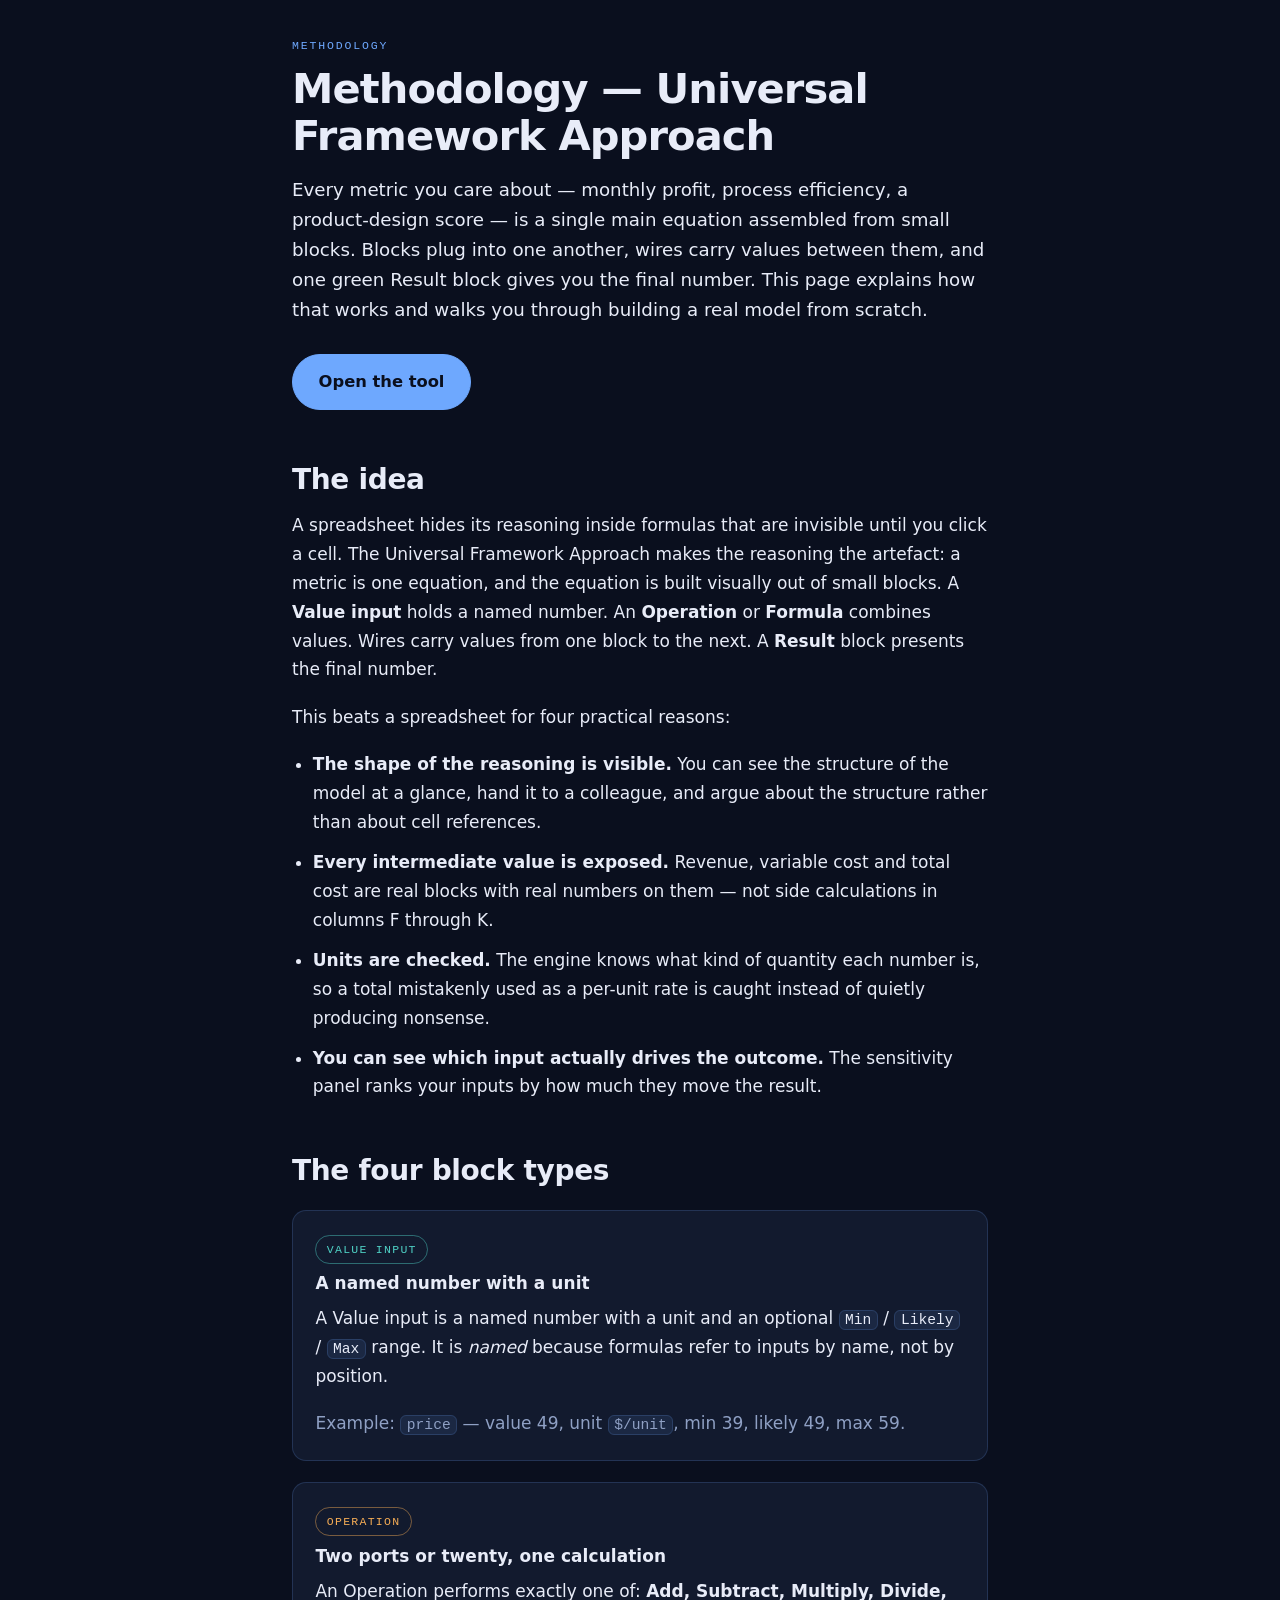
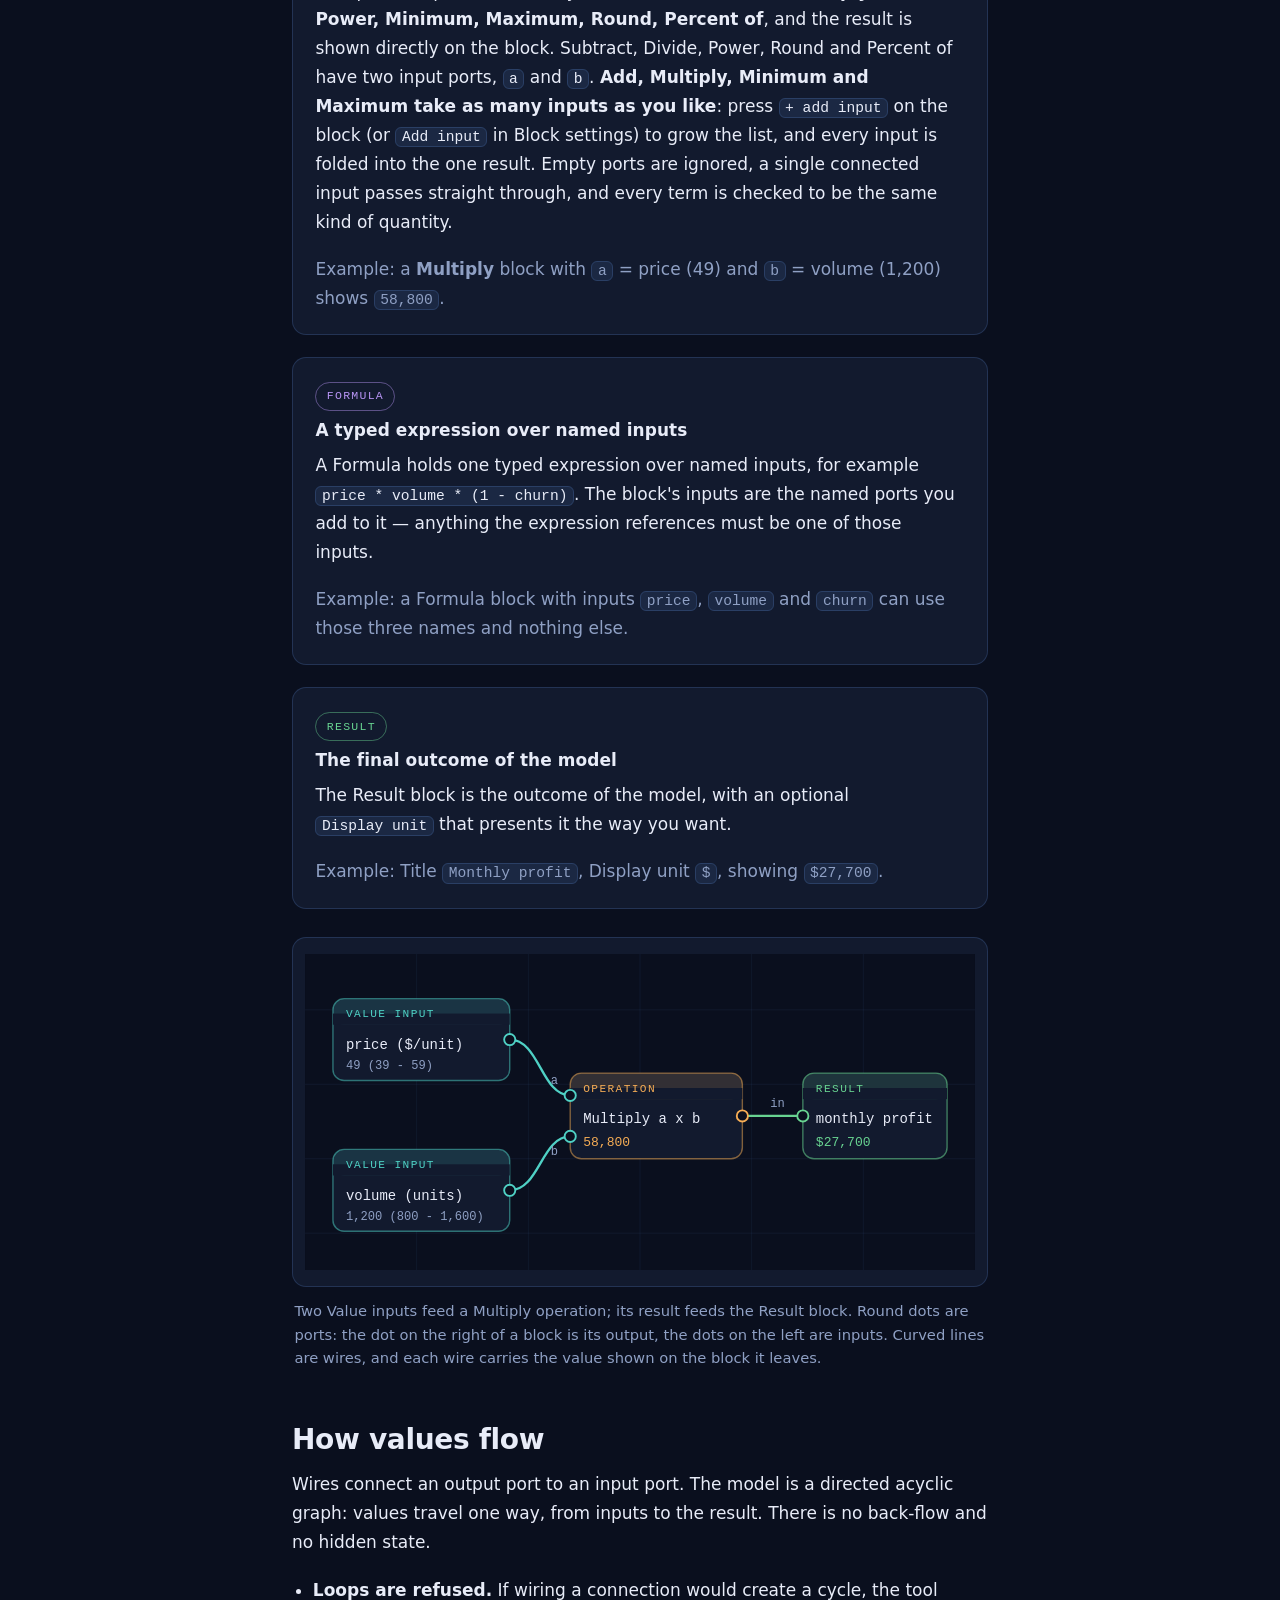
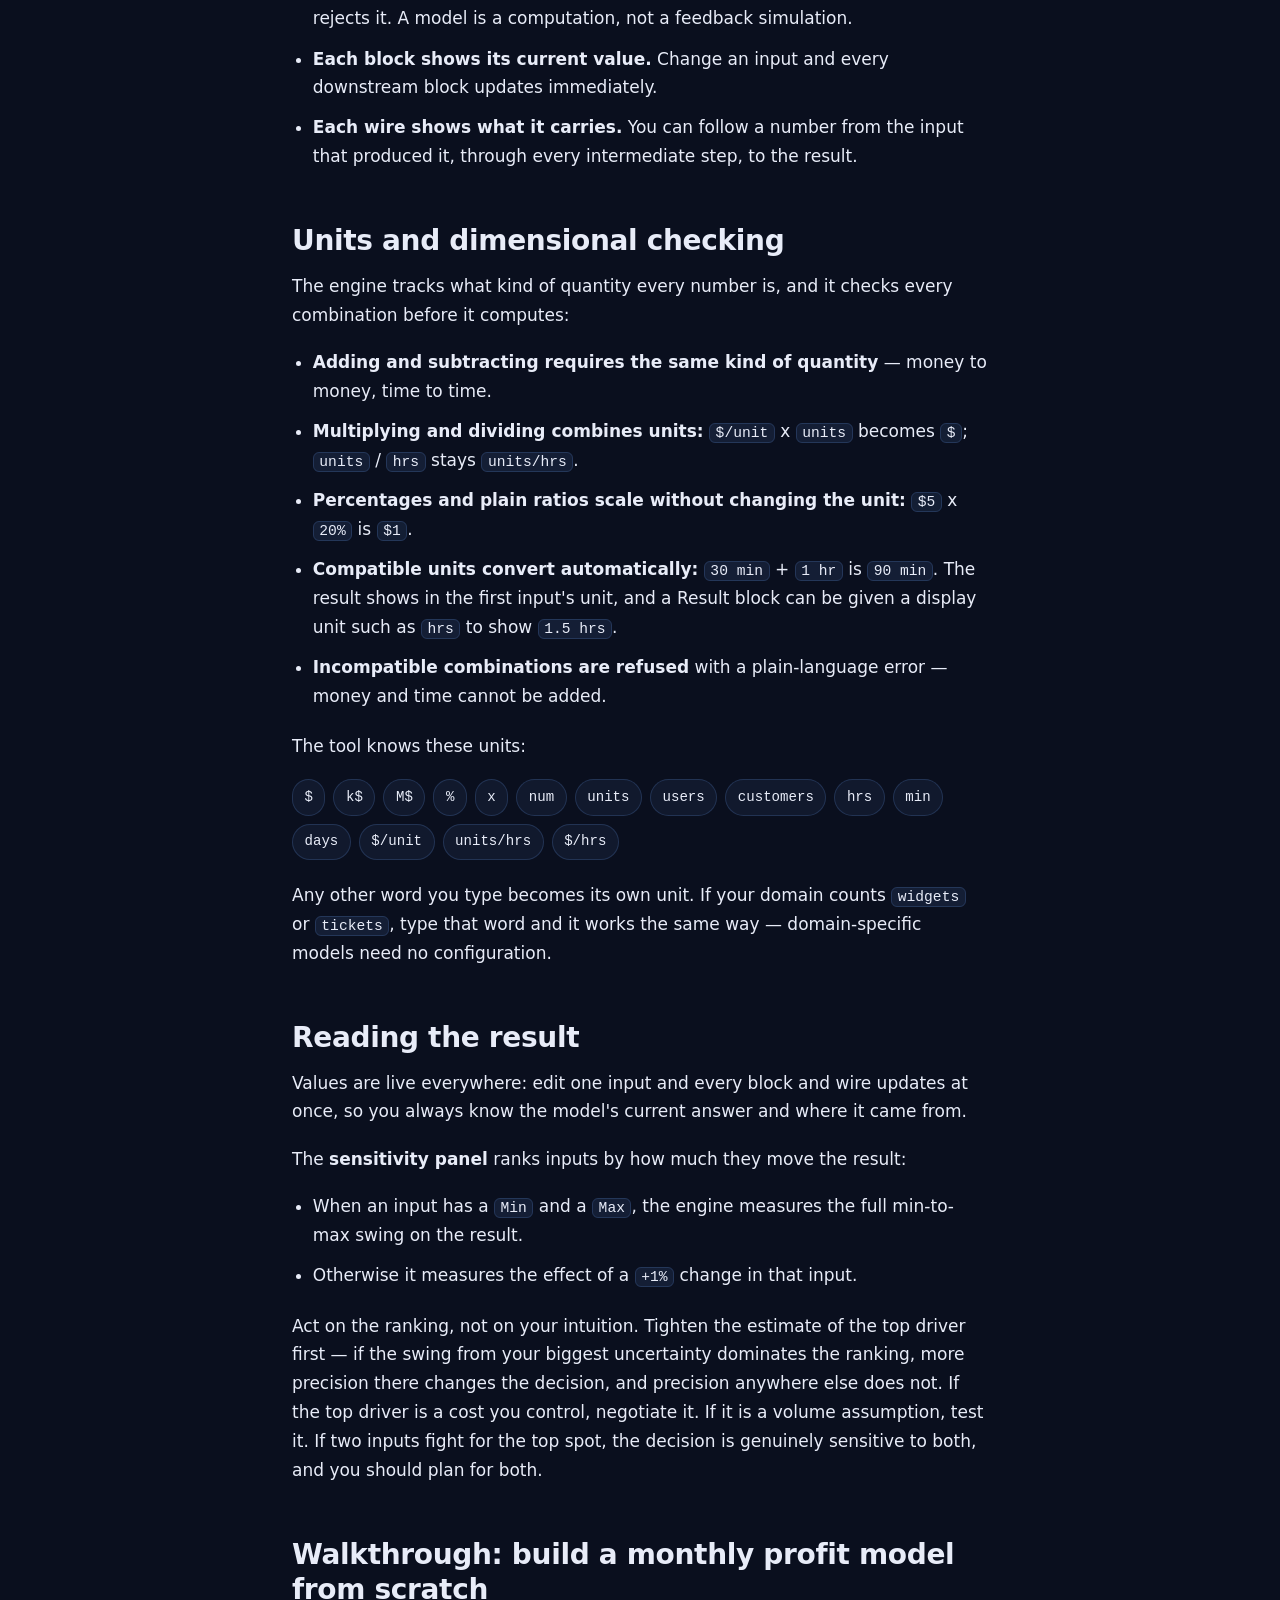
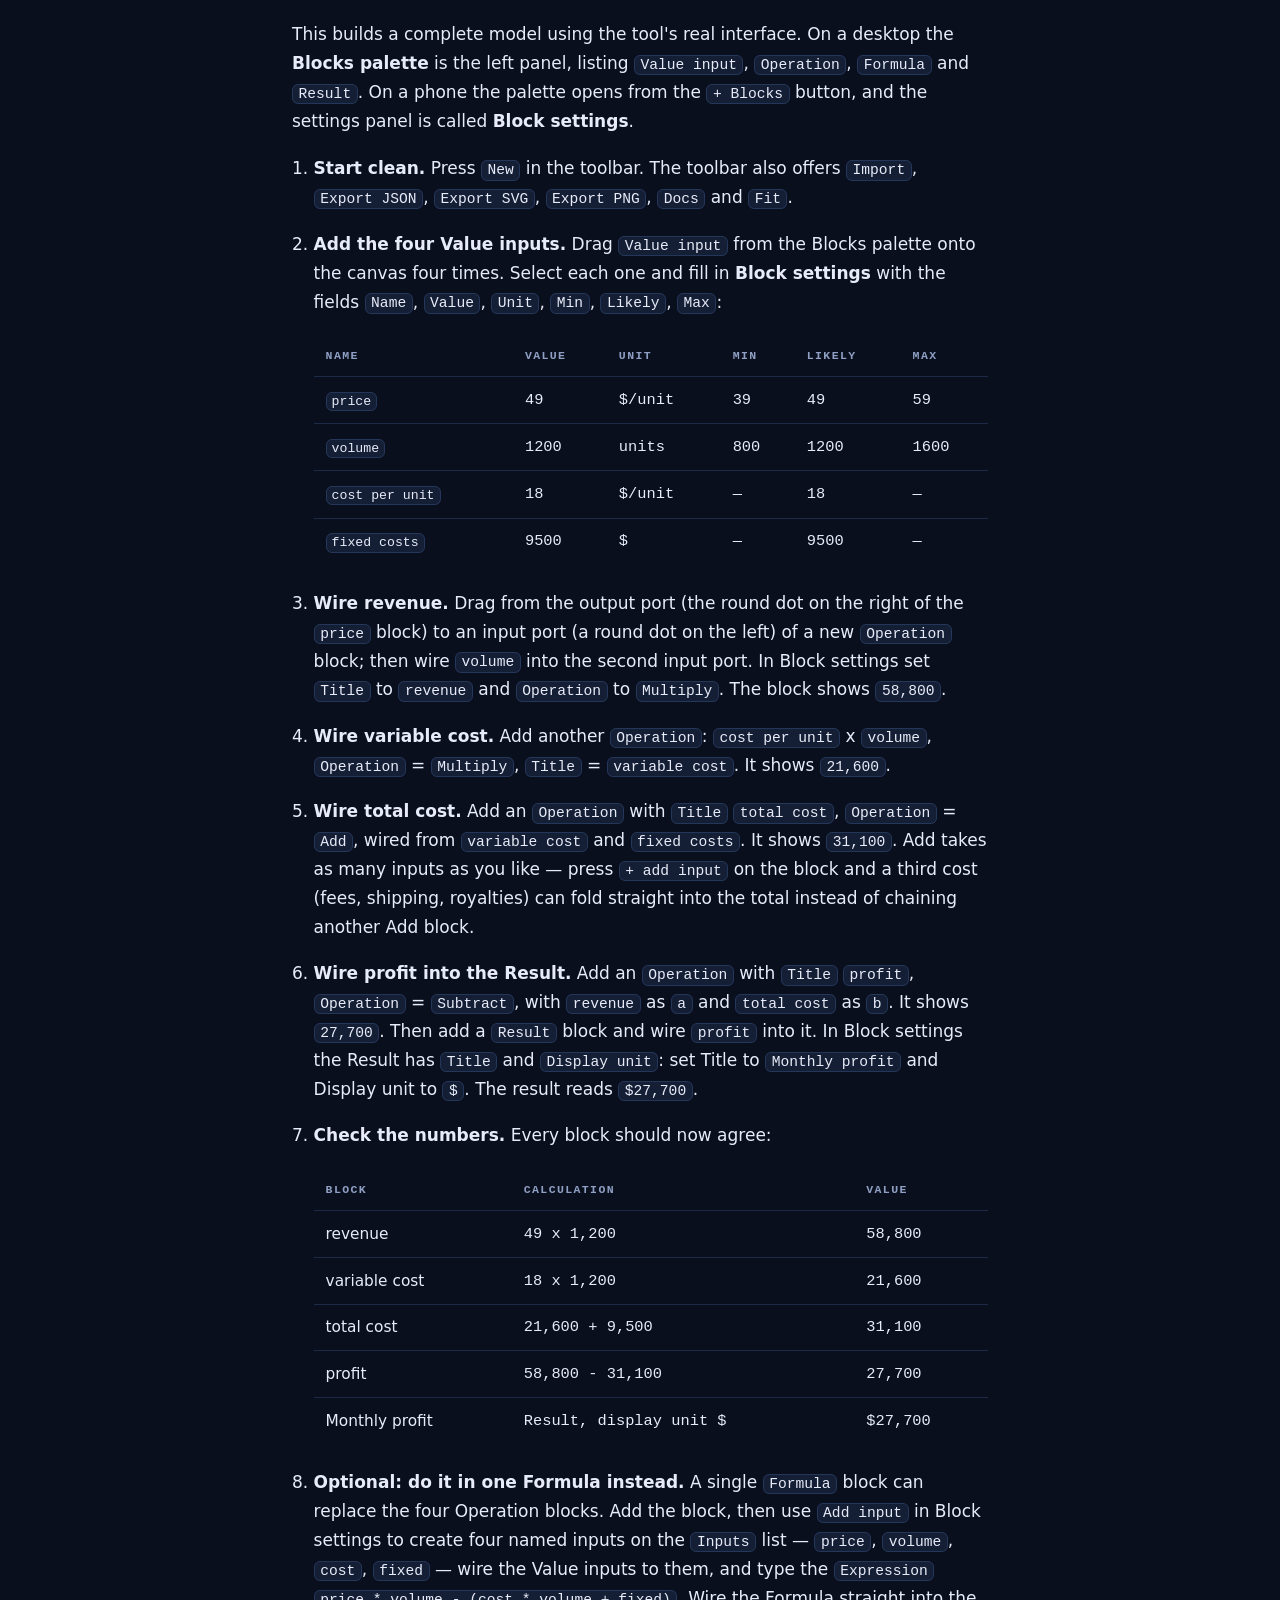
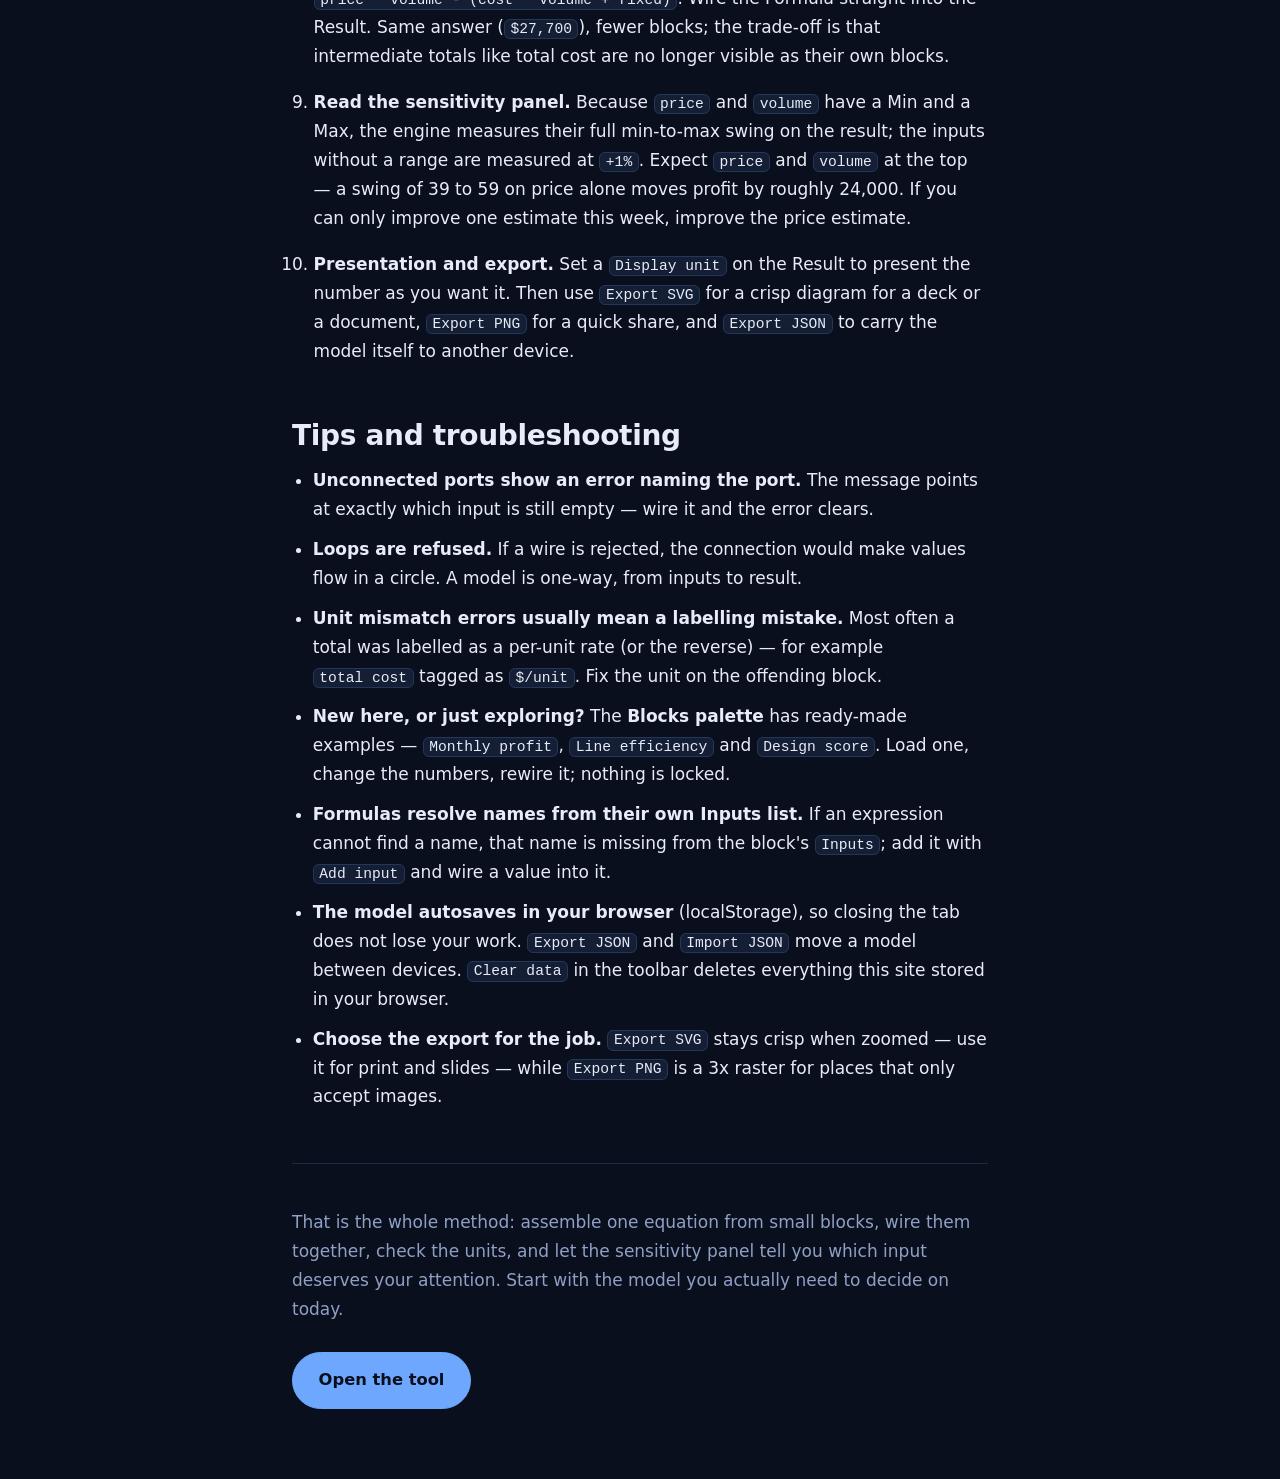
==== docs/methodology.html @ 9380c5af "Make Add, Multiply, Min and Max take any number of inputs" ====
<!DOCTYPE html>
<html lang="en">
<head>
<meta charset="utf-8">
<meta name="viewport" content="width=device-width, initial-scale=1">
<title>Methodology - Universal Framework Approach</title>
<meta name="description" content="How the Universal Framework Approach models any metric as one main equation built from small blocks - value inputs, operations, formulas and a result - with live values, dimensional unit checking and sensitivity analysis. Includes a from-scratch walkthrough of the tool.">
<style>
  :root {
    --bg: #0a0f1e;
    --panel: #121a2e;
    --border: rgba(110, 168, 254, 0.18);
    --text: #e8ecf8;
    --muted: #8fa0c4;
    --accent: #6ea8fe;
    --teal: #4fd1c5;
    --amber: #f6ad55;
    --violet: #b794f4;
    --green: #68d391;
    --sans: system-ui, -apple-system, "Segoe UI", Roboto, sans-serif;
    --mono: ui-monospace, SFMono-Regular, Menlo, Consolas, monospace;
  }
  * { box-sizing: border-box; }
  html { -webkit-text-size-adjust: 100%; }
  body {
    margin: 0;
    background: var(--bg);
    color: var(--text);
    font-family: var(--sans);
    font-size: 17px;
    line-height: 1.7;
  }
  .wrap { max-width: 46rem; margin: 0 auto; padding: 2.25rem 1.25rem 4.5rem; }
  h1 {
    font-size: clamp(1.85rem, 6.5vw, 2.6rem);
    line-height: 1.12;
    letter-spacing: -0.022em;
    margin: 0.25rem 0 1rem;
  }
  h2 {
    font-size: clamp(1.35rem, 4.5vw, 1.75rem);
    line-height: 1.25;
    letter-spacing: -0.012em;
    margin: 3.25rem 0 0.85rem;
  }
  h3 {
    font-size: 1.06rem;
    line-height: 1.4;
    margin: 1.9rem 0 0.5rem;
    letter-spacing: 0.005em;
  }
  p { margin: 0 0 1.15rem; }
  ul, ol { margin: 0 0 1.35rem; padding-left: 1.3rem; }
  li { margin-bottom: 0.7rem; }
  li:last-child { margin-bottom: 0; }
  strong { font-weight: 650; }
  a { color: var(--accent); }
  code {
    font-family: var(--mono);
    font-size: 0.86em;
    background: rgba(110, 168, 254, 0.10);
    border: 1px solid var(--border);
    border-radius: 6px;
    padding: 0.08em 0.38em;
    white-space: nowrap;
  }
  .kicker {
    font-family: var(--mono);
    font-size: 0.72rem;
    letter-spacing: 0.16em;
    text-transform: uppercase;
    color: var(--accent);
    margin: 0 0 0.65rem;
  }
  .lede { font-size: 1.14rem; line-height: 1.65; }
  .muted { color: var(--muted); }
  .btn {
    display: inline-block;
    background: var(--accent);
    color: #0a0f1e;
    font-weight: 680;
    font-size: 1.02rem;
    text-decoration: none;
    padding: 0.85rem 1.6rem;
    border-radius: 999px;
    border: 1px solid var(--accent);
  }
  .btn:hover { background: #8ab8ff; }
  .btn-row { margin: 1.75rem 0 0; }
  .card {
    background: var(--panel);
    border: 1px solid var(--border);
    border-radius: 14px;
    padding: 1.35rem 1.4rem;
    margin: 1.35rem 0;
  }
  .card h3 { margin-top: 0; }
  .card p:last-child, .card ul:last-child, .card ol:last-child { margin-bottom: 0; }
  .chip {
    display: inline-block;
    font-family: var(--mono);
    font-size: 0.72rem;
    letter-spacing: 0.11em;
    text-transform: uppercase;
    padding: 0.22rem 0.65rem;
    border-radius: 999px;
    border: 1px solid var(--border);
    margin-bottom: 0.55rem;
  }
  .chip-teal   { color: var(--teal);   border-color: rgba(79, 209, 197, 0.45); }
  .chip-amber  { color: var(--amber);  border-color: rgba(246, 173, 85, 0.45); }
  .chip-violet { color: var(--violet); border-color: rgba(183, 148, 244, 0.45); }
  .chip-green  { color: var(--green);  border-color: rgba(104, 211, 145, 0.45); }
  .units {
    display: flex;
    flex-wrap: wrap;
    gap: 0.5rem;
    margin: 1.15rem 0 1.35rem;
    padding: 0;
    list-style: none;
  }
  .units li {
    margin: 0;
    font-family: var(--mono);
    font-size: 0.88rem;
    padding: 0.32rem 0.72rem;
    border: 1px solid var(--border);
    border-radius: 999px;
    background: rgba(110, 168, 254, 0.07);
    color: var(--text);
  }
  figure { margin: 1.75rem 0; }
  .diagram {
    background: var(--panel);
    border: 1px solid var(--border);
    border-radius: 14px;
    padding: 1rem 0.75rem;
    overflow-x: auto;
    -webkit-overflow-scrolling: touch;
  }
  .diagram svg { display: block; width: 100%; min-width: 540px; height: auto; }
  figcaption {
    color: var(--muted);
    font-size: 0.92rem;
    line-height: 1.6;
    margin-top: 0.75rem;
    padding: 0 0.15rem;
  }
  .tbl-wrap { overflow-x: auto; margin: 1.25rem 0 1.5rem; }
  table {
    width: 100%;
    min-width: 22rem;
    border-collapse: collapse;
    font-size: 0.96rem;
  }
  th, td {
    text-align: left;
    padding: 0.62rem 0.75rem;
    border-bottom: 1px solid var(--border);
    vertical-align: top;
  }
  th {
    font-family: var(--mono);
    font-size: 0.72rem;
    letter-spacing: 0.12em;
    text-transform: uppercase;
    color: var(--muted);
    font-weight: 600;
  }
  td.num { font-family: var(--mono); white-space: nowrap; }
  tr:last-child td { border-bottom: none; }
  ol.steps { padding-left: 1.35rem; }
  ol.steps > li { margin-bottom: 1.1rem; }
  .divider {
    border: none;
    border-top: 1px solid var(--border);
    margin: 3.25rem 0 0;
  }
  footer { margin-top: 2.75rem; color: var(--muted); }
  footer p { margin-bottom: 1.15rem; }
  @media (max-width: 420px) {
    body { font-size: 16px; }
    .wrap { padding: 1.75rem 1.05rem 3.5rem; }
    .card { padding: 1.15rem 1.05rem; }
  }
</style>
</head>
<body>
<main class="wrap">

<header>
  <p class="kicker">Methodology</p>
  <h1>Methodology &mdash; Universal Framework Approach</h1>
  <p class="lede">Every metric you care about &mdash; monthly profit, process efficiency, a product-design score &mdash; is a single main equation assembled from small blocks. Blocks plug into one another, wires carry values between them, and one green Result block gives you the final number. This page explains how that works and walks you through building a real model from scratch.</p>
  <p class="btn-row"><a class="btn" href="index.html">Open the tool</a></p>
</header>

<h2>The idea</h2>
<p>A spreadsheet hides its reasoning inside formulas that are invisible until you click a cell. The Universal Framework Approach makes the reasoning the artefact: a metric is one equation, and the equation is built visually out of small blocks. A <strong>Value input</strong> holds a named number. An <strong>Operation</strong> or <strong>Formula</strong> combines values. Wires carry values from one block to the next. A <strong>Result</strong> block presents the final number.</p>
<p>This beats a spreadsheet for four practical reasons:</p>
<ul>
  <li><strong>The shape of the reasoning is visible.</strong> You can see the structure of the model at a glance, hand it to a colleague, and argue about the structure rather than about cell references.</li>
  <li><strong>Every intermediate value is exposed.</strong> Revenue, variable cost and total cost are real blocks with real numbers on them &mdash; not side calculations in columns F through K.</li>
  <li><strong>Units are checked.</strong> The engine knows what kind of quantity each number is, so a total mistakenly used as a per-unit rate is caught instead of quietly producing nonsense.</li>
  <li><strong>You can see which input actually drives the outcome.</strong> The sensitivity panel ranks your inputs by how much they move the result.</li>
</ul>

<h2>The four block types</h2>

<div class="card">
  <p class="chip chip-teal">Value input</p>
  <h3>A named number with a unit</h3>
  <p>A Value input is a named number with a unit and an optional <code>Min</code> / <code>Likely</code> / <code>Max</code> range. It is <em>named</em> because formulas refer to inputs by name, not by position.</p>
  <p class="muted">Example: <code>price</code> &mdash; value 49, unit <code>$/unit</code>, min 39, likely 49, max 59.</p>
</div>

<div class="card">
  <p class="chip chip-amber">Operation</p>
  <h3>Two ports or twenty, one calculation</h3>
  <p>An Operation performs exactly one of: <strong>Add, Subtract, Multiply, Divide, Power, Minimum, Maximum, Round, Percent of</strong>, and the result is shown directly on the block. Subtract, Divide, Power, Round and Percent of have two input ports, <code>a</code> and <code>b</code>. <strong>Add, Multiply, Minimum and Maximum take as many inputs as you like</strong>: press <code>+ add input</code> on the block (or <code>Add input</code> in Block settings) to grow the list, and every input is folded into the one result. Empty ports are ignored, a single connected input passes straight through, and every term is checked to be the same kind of quantity.</p>
  <p class="muted">Example: a <strong>Multiply</strong> block with <code>a</code> = price (49) and <code>b</code> = volume (1,200) shows <code>58,800</code>.</p>
</div>

<div class="card">
  <p class="chip chip-violet">Formula</p>
  <h3>A typed expression over named inputs</h3>
  <p>A Formula holds one typed expression over named inputs, for example <code>price * volume * (1 - churn)</code>. The block's inputs are the named ports you add to it &mdash; anything the expression references must be one of those inputs.</p>
  <p class="muted">Example: a Formula block with inputs <code>price</code>, <code>volume</code> and <code>churn</code> can use those three names and nothing else.</p>
</div>

<div class="card">
  <p class="chip chip-green">Result</p>
  <h3>The final outcome of the model</h3>
  <p>The Result block is the outcome of the model, with an optional <code>Display unit</code> that presents it the way you want.</p>
  <p class="muted">Example: Title <code>Monthly profit</code>, Display unit <code>$</code>, showing <code>$27,700</code>.</p>
</div>

<figure>
  <div class="diagram">
    <svg viewBox="0 0 720 340" role="img" aria-label="Diagram: two Value input blocks, price in dollars per unit and volume in units, are wired into a Multiply operation block, which is wired into a green Result block labelled monthly profit." xmlns="http://www.w3.org/2000/svg" font-family="ui-monospace, SFMono-Regular, Menlo, monospace">
      <rect x="0" y="0" width="720" height="340" fill="#0a0f1e"></rect>
      <g stroke="rgba(110,168,254,0.07)" stroke-width="1">
        <path d="M0 60 H720 M0 140 H720 M0 220 H720 M0 300 H720"></path>
        <path d="M120 0 V340 M240 0 V340 M360 0 V340 M480 0 V340 M600 0 V340"></path>
      </g>

      <path d="M 220 92 C 252 92 254 152 285 152" fill="none" stroke="#4fd1c5" stroke-width="2.5" stroke-linecap="round"></path>
      <path d="M 220 254 C 252 254 254 196 285 196" fill="none" stroke="#4fd1c5" stroke-width="2.5" stroke-linecap="round"></path>
      <path d="M 470 174 C 494 174 512 174 535 174" fill="none" stroke="#68d391" stroke-width="2.5" stroke-linecap="round"></path>

      <g>
        <rect x="30" y="48" width="190" height="88" rx="12" fill="#121a2e" stroke="rgba(79,209,197,0.5)" stroke-width="1.5"></rect>
        <rect x="30" y="48" width="190" height="28" rx="12" fill="rgba(79,209,197,0.14)"></rect>
        <rect x="30" y="64" width="190" height="12" fill="#121a2e"></rect>
        <text x="44" y="68" fill="#4fd1c5" font-size="12" letter-spacing="1.5">VALUE INPUT</text>
        <text x="44" y="102" fill="#e8ecf8" font-size="15">price ($/unit)</text>
        <text x="44" y="124" fill="#8fa0c4" font-size="13">49  (39 - 59)</text>
      </g>

      <g>
        <rect x="30" y="210" width="190" height="88" rx="12" fill="#121a2e" stroke="rgba(79,209,197,0.5)" stroke-width="1.5"></rect>
        <rect x="30" y="210" width="190" height="28" rx="12" fill="rgba(79,209,197,0.14)"></rect>
        <rect x="30" y="226" width="190" height="12" fill="#121a2e"></rect>
        <text x="44" y="230" fill="#4fd1c5" font-size="12" letter-spacing="1.5">VALUE INPUT</text>
        <text x="44" y="264" fill="#e8ecf8" font-size="15">volume (units)</text>
        <text x="44" y="286" fill="#8fa0c4" font-size="13">1,200  (800 - 1,600)</text>
      </g>

      <g>
        <rect x="285" y="128" width="185" height="92" rx="12" fill="#121a2e" stroke="rgba(246,173,85,0.5)" stroke-width="1.5"></rect>
        <rect x="285" y="128" width="185" height="28" rx="12" fill="rgba(246,173,85,0.14)"></rect>
        <rect x="285" y="144" width="185" height="12" fill="#121a2e"></rect>
        <text x="299" y="148" fill="#f6ad55" font-size="12" letter-spacing="1.5">OPERATION</text>
        <text x="299" y="182" fill="#e8ecf8" font-size="15">Multiply  a x b</text>
        <text x="299" y="206" fill="#f6ad55" font-size="14">58,800</text>
      </g>

      <g>
        <rect x="535" y="128" width="155" height="92" rx="12" fill="#121a2e" stroke="rgba(104,211,145,0.55)" stroke-width="1.5"></rect>
        <rect x="535" y="128" width="155" height="28" rx="12" fill="rgba(104,211,145,0.14)"></rect>
        <rect x="535" y="144" width="155" height="12" fill="#121a2e"></rect>
        <text x="549" y="148" fill="#68d391" font-size="12" letter-spacing="1.5">RESULT</text>
        <text x="549" y="182" fill="#e8ecf8" font-size="15">monthly profit</text>
        <text x="549" y="206" fill="#68d391" font-size="14">$27,700</text>
      </g>

      <g fill="#0a0f1e" stroke-width="2">
        <circle cx="220" cy="92" r="6" stroke="#4fd1c5"></circle>
        <circle cx="220" cy="254" r="6" stroke="#4fd1c5"></circle>
        <circle cx="285" cy="152" r="6" stroke="#4fd1c5"></circle>
        <circle cx="285" cy="196" r="6" stroke="#4fd1c5"></circle>
        <circle cx="470" cy="174" r="6" stroke="#f6ad55"></circle>
        <circle cx="535" cy="174" r="6" stroke="#68d391"></circle>
      </g>
      <text x="264" y="140" fill="#8fa0c4" font-size="13">a</text>
      <text x="264" y="216" fill="#8fa0c4" font-size="13">b</text>
      <text x="500" y="164" fill="#8fa0c4" font-size="13">in</text>
    </svg>
  </div>
  <figcaption>Two Value inputs feed a Multiply operation; its result feeds the Result block. Round dots are ports: the dot on the right of a block is its output, the dots on the left are inputs. Curved lines are wires, and each wire carries the value shown on the block it leaves.</figcaption>
</figure>

<h2>How values flow</h2>
<p>Wires connect an output port to an input port. The model is a directed acyclic graph: values travel one way, from inputs to the result. There is no back-flow and no hidden state.</p>
<ul>
  <li><strong>Loops are refused.</strong> If wiring a connection would create a cycle, the tool rejects it. A model is a computation, not a feedback simulation.</li>
  <li><strong>Each block shows its current value.</strong> Change an input and every downstream block updates immediately.</li>
  <li><strong>Each wire shows what it carries.</strong> You can follow a number from the input that produced it, through every intermediate step, to the result.</li>
</ul>

<h2>Units and dimensional checking</h2>
<p>The engine tracks what kind of quantity every number is, and it checks every combination before it computes:</p>
<ul>
  <li><strong>Adding and subtracting requires the same kind of quantity</strong> &mdash; money to money, time to time.</li>
  <li><strong>Multiplying and dividing combines units:</strong> <code>$/unit</code> x <code>units</code> becomes <code>$</code>; <code>units</code> / <code>hrs</code> stays <code>units/hrs</code>.</li>
  <li><strong>Percentages and plain ratios scale without changing the unit:</strong> <code>$5</code> x <code>20%</code> is <code>$1</code>.</li>
  <li><strong>Compatible units convert automatically:</strong> <code>30 min</code> + <code>1 hr</code> is <code>90 min</code>. The result shows in the first input's unit, and a Result block can be given a display unit such as <code>hrs</code> to show <code>1.5 hrs</code>.</li>
  <li><strong>Incompatible combinations are refused</strong> with a plain-language error &mdash; money and time cannot be added.</li>
</ul>
<p>The tool knows these units:</p>
<ul class="units">
  <li>$</li><li>k$</li><li>M$</li><li>%</li><li>x</li><li>num</li><li>units</li><li>users</li><li>customers</li><li>hrs</li><li>min</li><li>days</li><li>$/unit</li><li>units/hrs</li><li>$/hrs</li>
</ul>
<p>Any other word you type becomes its own unit. If your domain counts <code>widgets</code> or <code>tickets</code>, type that word and it works the same way &mdash; domain-specific models need no configuration.</p>

<h2>Reading the result</h2>
<p>Values are live everywhere: edit one input and every block and wire updates at once, so you always know the model's current answer and where it came from.</p>
<p>The <strong>sensitivity panel</strong> ranks inputs by how much they move the result:</p>
<ul>
  <li>When an input has a <code>Min</code> and a <code>Max</code>, the engine measures the full min-to-max swing on the result.</li>
  <li>Otherwise it measures the effect of a <code>+1%</code> change in that input.</li>
</ul>
<p>Act on the ranking, not on your intuition. Tighten the estimate of the top driver first &mdash; if the swing from your biggest uncertainty dominates the ranking, more precision there changes the decision, and precision anywhere else does not. If the top driver is a cost you control, negotiate it. If it is a volume assumption, test it. If two inputs fight for the top spot, the decision is genuinely sensitive to both, and you should plan for both.</p>

<h2>Walkthrough: build a monthly profit model from scratch</h2>
<p>This builds a complete model using the tool's real interface. On a desktop the <strong>Blocks palette</strong> is the left panel, listing <code>Value input</code>, <code>Operation</code>, <code>Formula</code> and <code>Result</code>. On a phone the palette opens from the <code>+ Blocks</code> button, and the settings panel is called <strong>Block settings</strong>.</p>

<ol class="steps">
  <li><strong>Start clean.</strong> Press <code>New</code> in the toolbar. The toolbar also offers <code>Import</code>, <code>Export JSON</code>, <code>Export SVG</code>, <code>Export PNG</code>, <code>Docs</code> and <code>Fit</code>.</li>
  <li><strong>Add the four Value inputs.</strong> Drag <code>Value input</code> from the Blocks palette onto the canvas four times. Select each one and fill in <strong>Block settings</strong> with the fields <code>Name</code>, <code>Value</code>, <code>Unit</code>, <code>Min</code>, <code>Likely</code>, <code>Max</code>:
    <div class="tbl-wrap">
      <table>
        <thead><tr><th>Name</th><th>Value</th><th>Unit</th><th>Min</th><th>Likely</th><th>Max</th></tr></thead>
        <tbody>
          <tr><td><code>price</code></td><td class="num">49</td><td class="num">$/unit</td><td class="num">39</td><td class="num">49</td><td class="num">59</td></tr>
          <tr><td><code>volume</code></td><td class="num">1200</td><td class="num">units</td><td class="num">800</td><td class="num">1200</td><td class="num">1600</td></tr>
          <tr><td><code>cost per unit</code></td><td class="num">18</td><td class="num">$/unit</td><td class="num">&mdash;</td><td class="num">18</td><td class="num">&mdash;</td></tr>
          <tr><td><code>fixed costs</code></td><td class="num">9500</td><td class="num">$</td><td class="num">&mdash;</td><td class="num">9500</td><td class="num">&mdash;</td></tr>
        </tbody>
      </table>
    </div>
  </li>
  <li><strong>Wire revenue.</strong> Drag from the output port (the round dot on the right of the <code>price</code> block) to an input port (a round dot on the left) of a new <code>Operation</code> block; then wire <code>volume</code> into the second input port. In Block settings set <code>Title</code> to <code>revenue</code> and <code>Operation</code> to <code>Multiply</code>. The block shows <code>58,800</code>.</li>
  <li><strong>Wire variable cost.</strong> Add another <code>Operation</code>: <code>cost per unit</code> x <code>volume</code>, <code>Operation</code> = <code>Multiply</code>, <code>Title</code> = <code>variable cost</code>. It shows <code>21,600</code>.</li>
  <li><strong>Wire total cost.</strong> Add an <code>Operation</code> with <code>Title</code> <code>total cost</code>, <code>Operation</code> = <code>Add</code>, wired from <code>variable cost</code> and <code>fixed costs</code>. It shows <code>31,100</code>. Add takes as many inputs as you like &mdash; press <code>+ add input</code> on the block and a third cost (fees, shipping, royalties) can fold straight into the total instead of chaining another Add block.</li>
  <li><strong>Wire profit into the Result.</strong> Add an <code>Operation</code> with <code>Title</code> <code>profit</code>, <code>Operation</code> = <code>Subtract</code>, with <code>revenue</code> as <code>a</code> and <code>total cost</code> as <code>b</code>. It shows <code>27,700</code>. Then add a <code>Result</code> block and wire <code>profit</code> into it. In Block settings the Result has <code>Title</code> and <code>Display unit</code>: set Title to <code>Monthly profit</code> and Display unit to <code>$</code>. The result reads <code>$27,700</code>.</li>
  <li><strong>Check the numbers.</strong> Every block should now agree:
    <div class="tbl-wrap">
      <table>
        <thead><tr><th>Block</th><th>Calculation</th><th>Value</th></tr></thead>
        <tbody>
          <tr><td>revenue</td><td class="num">49 x 1,200</td><td class="num">58,800</td></tr>
          <tr><td>variable cost</td><td class="num">18 x 1,200</td><td class="num">21,600</td></tr>
          <tr><td>total cost</td><td class="num">21,600 + 9,500</td><td class="num">31,100</td></tr>
          <tr><td>profit</td><td class="num">58,800 - 31,100</td><td class="num">27,700</td></tr>
          <tr><td>Monthly profit</td><td class="num">Result, display unit $</td><td class="num">$27,700</td></tr>
        </tbody>
      </table>
    </div>
  </li>
  <li><strong>Optional: do it in one Formula instead.</strong> A single <code>Formula</code> block can replace the four Operation blocks. Add the block, then use <code>Add input</code> in Block settings to create four named inputs on the <code>Inputs</code> list &mdash; <code>price</code>, <code>volume</code>, <code>cost</code>, <code>fixed</code> &mdash; wire the Value inputs to them, and type the <code>Expression</code> <code>price * volume - (cost * volume + fixed)</code>. Wire the Formula straight into the Result. Same answer (<code>$27,700</code>), fewer blocks; the trade-off is that intermediate totals like total cost are no longer visible as their own blocks.</li>
  <li><strong>Read the sensitivity panel.</strong> Because <code>price</code> and <code>volume</code> have a Min and a Max, the engine measures their full min-to-max swing on the result; the inputs without a range are measured at <code>+1%</code>. Expect <code>price</code> and <code>volume</code> at the top &mdash; a swing of 39 to 59 on price alone moves profit by roughly 24,000. If you can only improve one estimate this week, improve the price estimate.</li>
  <li><strong>Presentation and export.</strong> Set a <code>Display unit</code> on the Result to present the number as you want it. Then use <code>Export SVG</code> for a crisp diagram for a deck or a document, <code>Export PNG</code> for a quick share, and <code>Export JSON</code> to carry the model itself to another device.</li>
</ol>

<h2>Tips and troubleshooting</h2>
<ul>
  <li><strong>Unconnected ports show an error naming the port.</strong> The message points at exactly which input is still empty &mdash; wire it and the error clears.</li>
  <li><strong>Loops are refused.</strong> If a wire is rejected, the connection would make values flow in a circle. A model is one-way, from inputs to result.</li>
  <li><strong>Unit mismatch errors usually mean a labelling mistake.</strong> Most often a total was labelled as a per-unit rate (or the reverse) &mdash; for example <code>total cost</code> tagged as <code>$/unit</code>. Fix the unit on the offending block.</li>
  <li><strong>New here, or just exploring?</strong> The <strong>Blocks palette</strong> has ready-made examples &mdash; <code>Monthly profit</code>, <code>Line efficiency</code> and <code>Design score</code>. Load one, change the numbers, rewire it; nothing is locked.</li>
  <li><strong>Formulas resolve names from their own Inputs list.</strong> If an expression cannot find a name, that name is missing from the block's <code>Inputs</code>; add it with <code>Add input</code> and wire a value into it.</li>
  <li><strong>The model autosaves in your browser</strong> (localStorage), so closing the tab does not lose your work. <code>Export JSON</code> and <code>Import JSON</code> move a model between devices. <code>Clear data</code> in the toolbar deletes everything this site stored in your browser.</li>
  <li><strong>Choose the export for the job.</strong> <code>Export SVG</code> stays crisp when zoomed &mdash; use it for print and slides &mdash; while <code>Export PNG</code> is a 3x raster for places that only accept images.</li>
</ul>

<hr class="divider">

<footer>
  <p>That is the whole method: assemble one equation from small blocks, wire them together, check the units, and let the sensitivity panel tell you which input deserves your attention. Start with the model you actually need to decide on today.</p>
  <p class="btn-row"><a class="btn" href="index.html">Open the tool</a></p>
</footer>

</main>
</body>
</html>
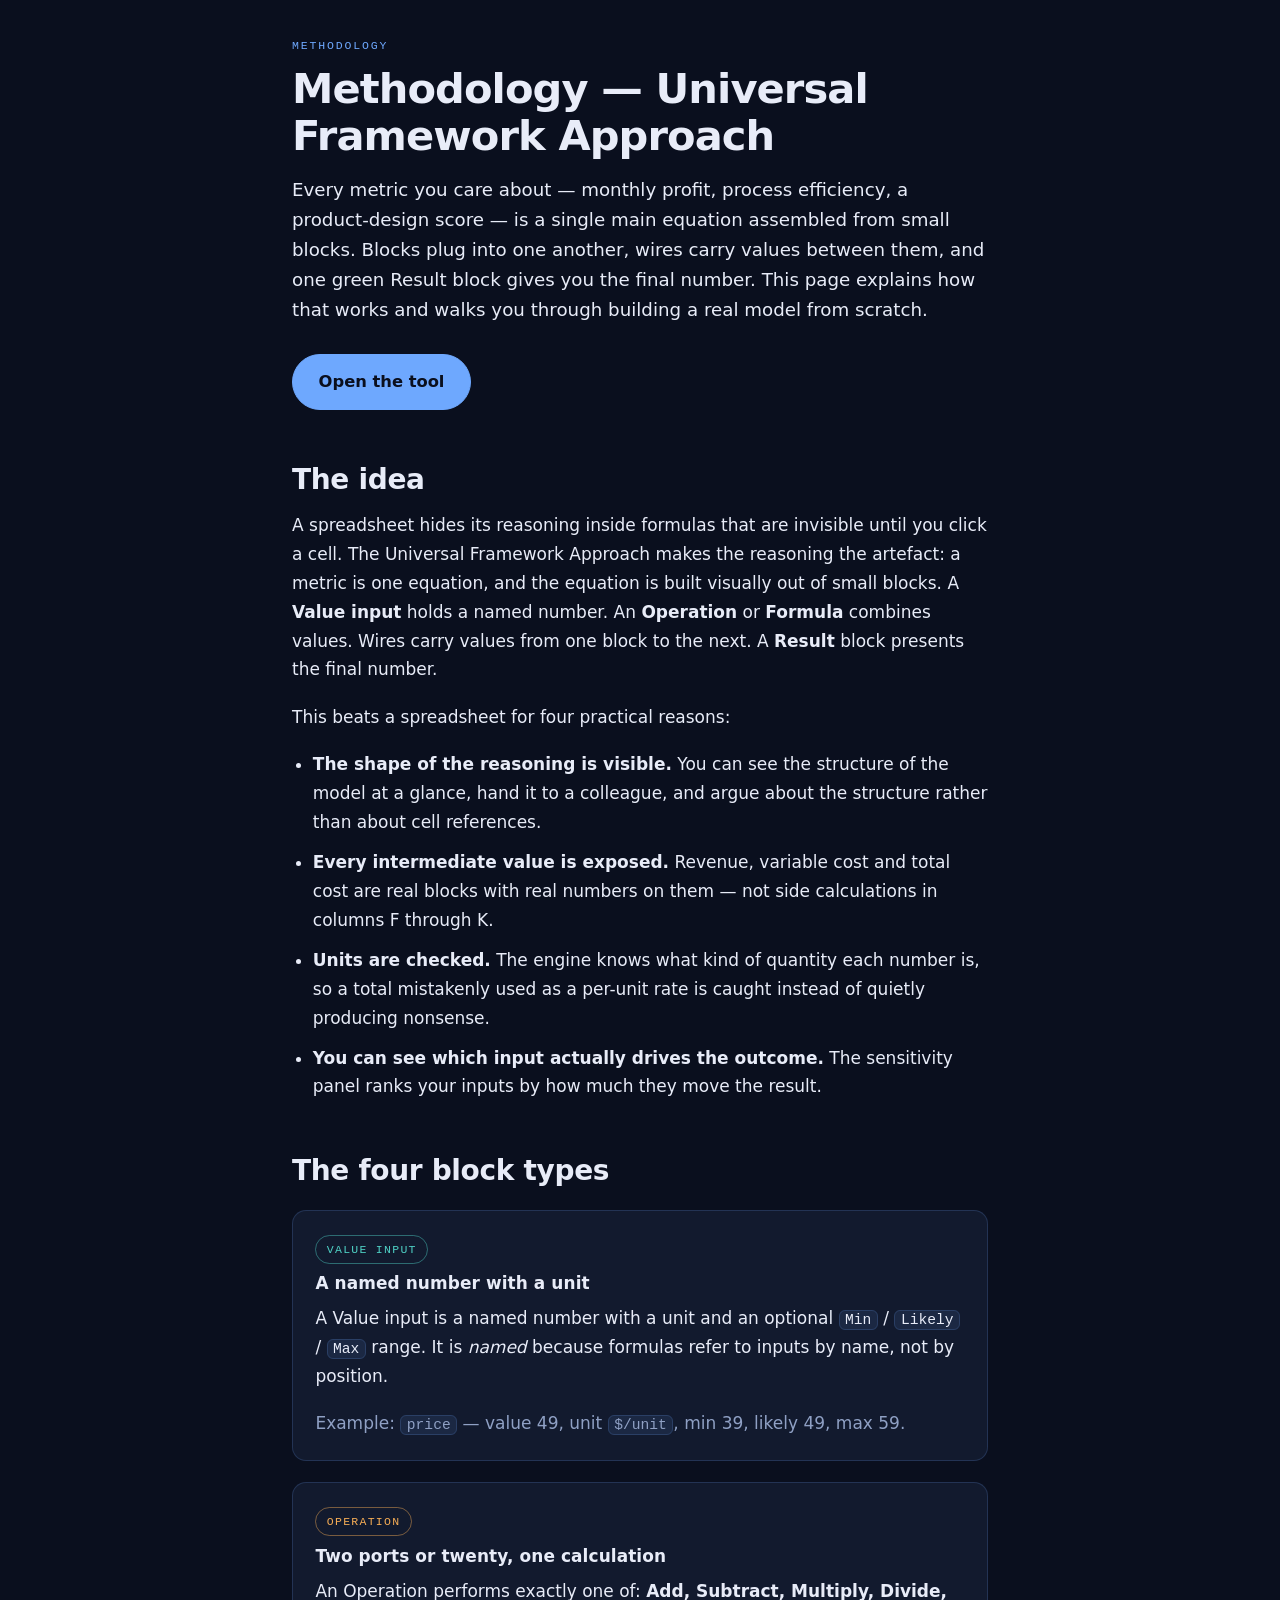
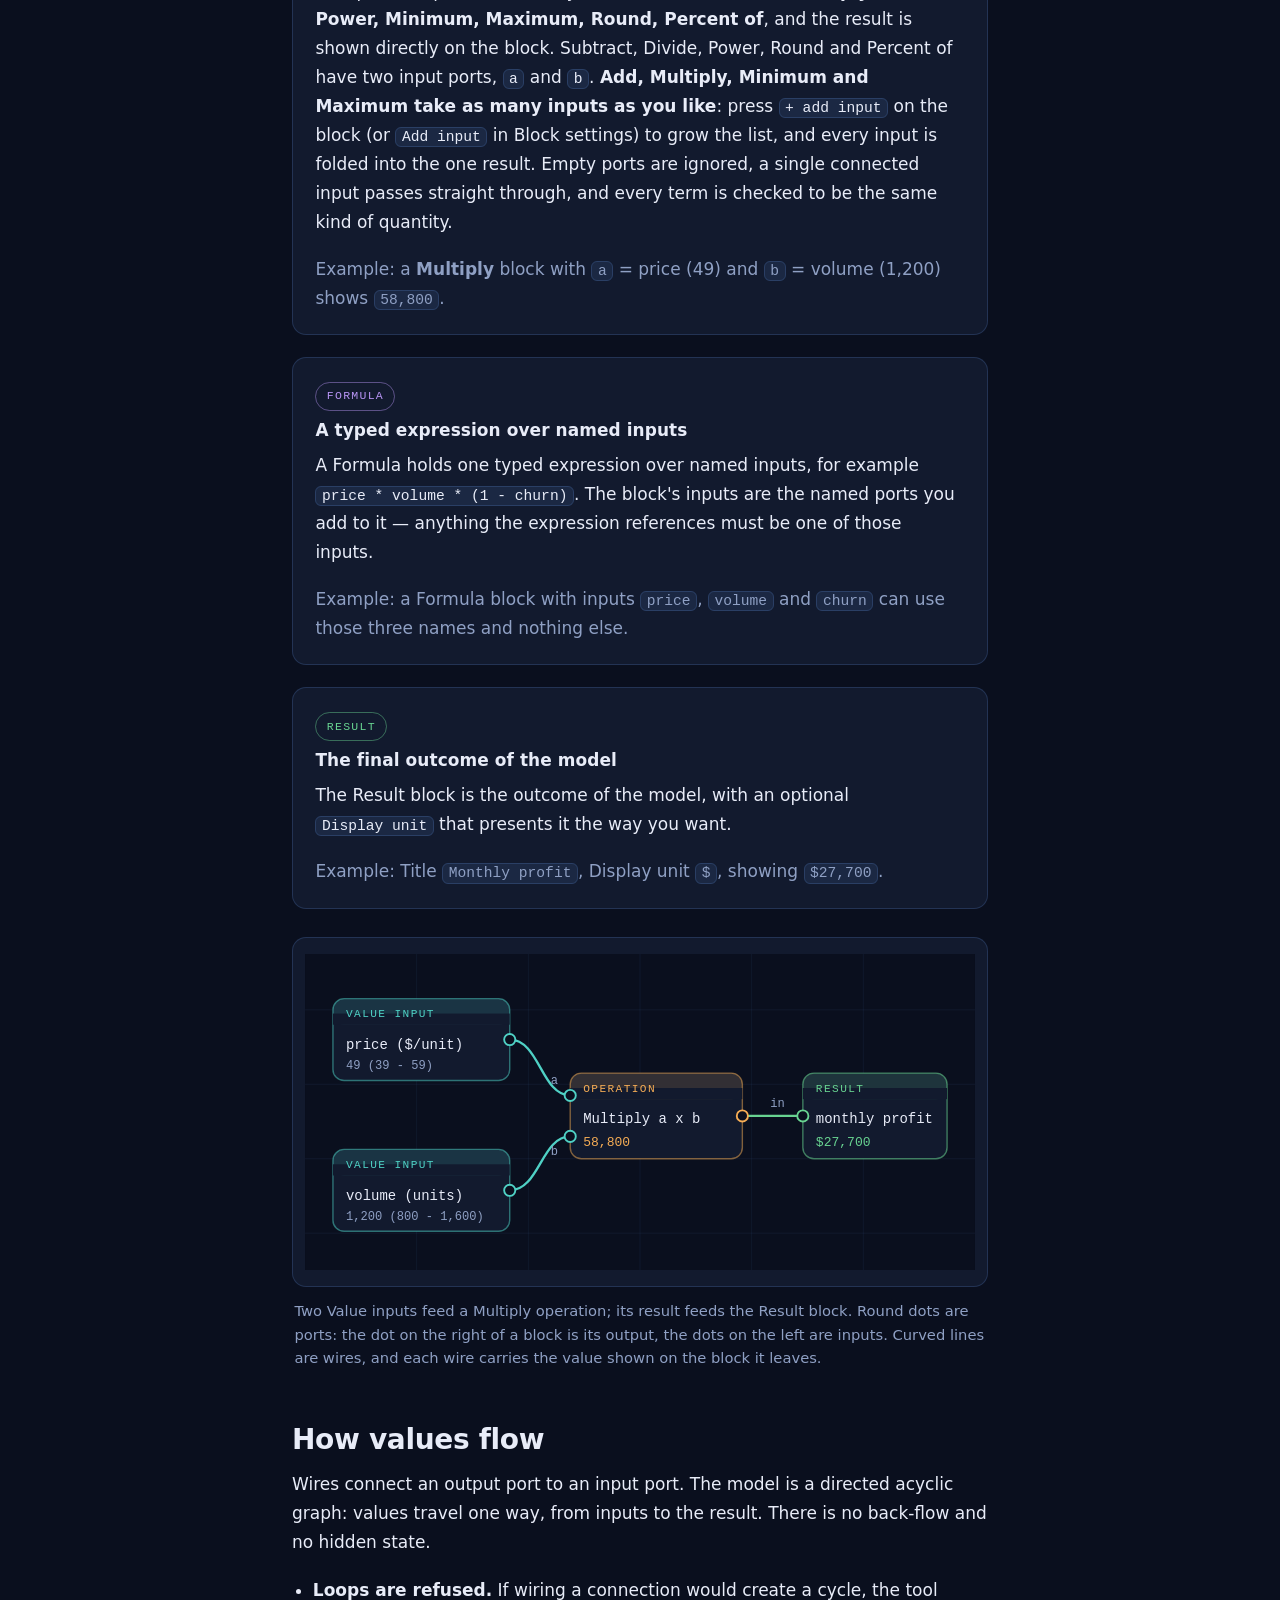
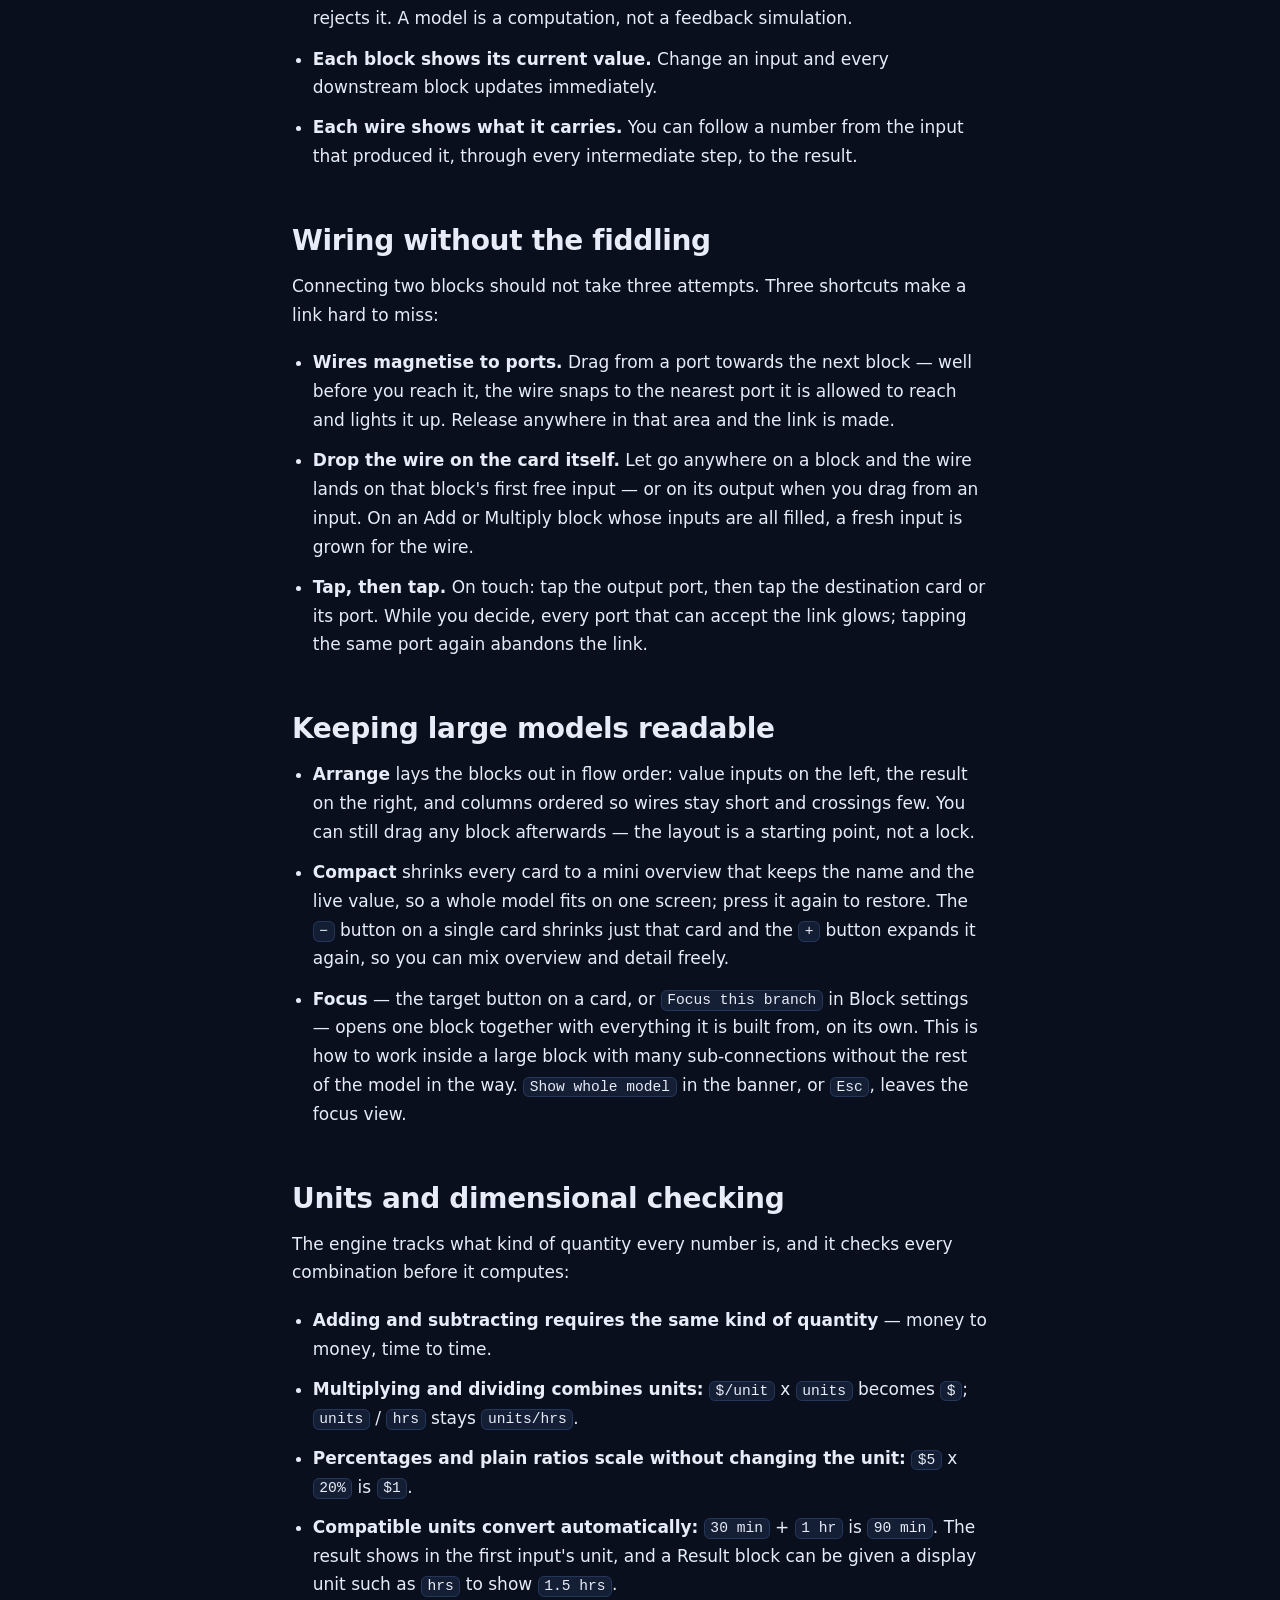
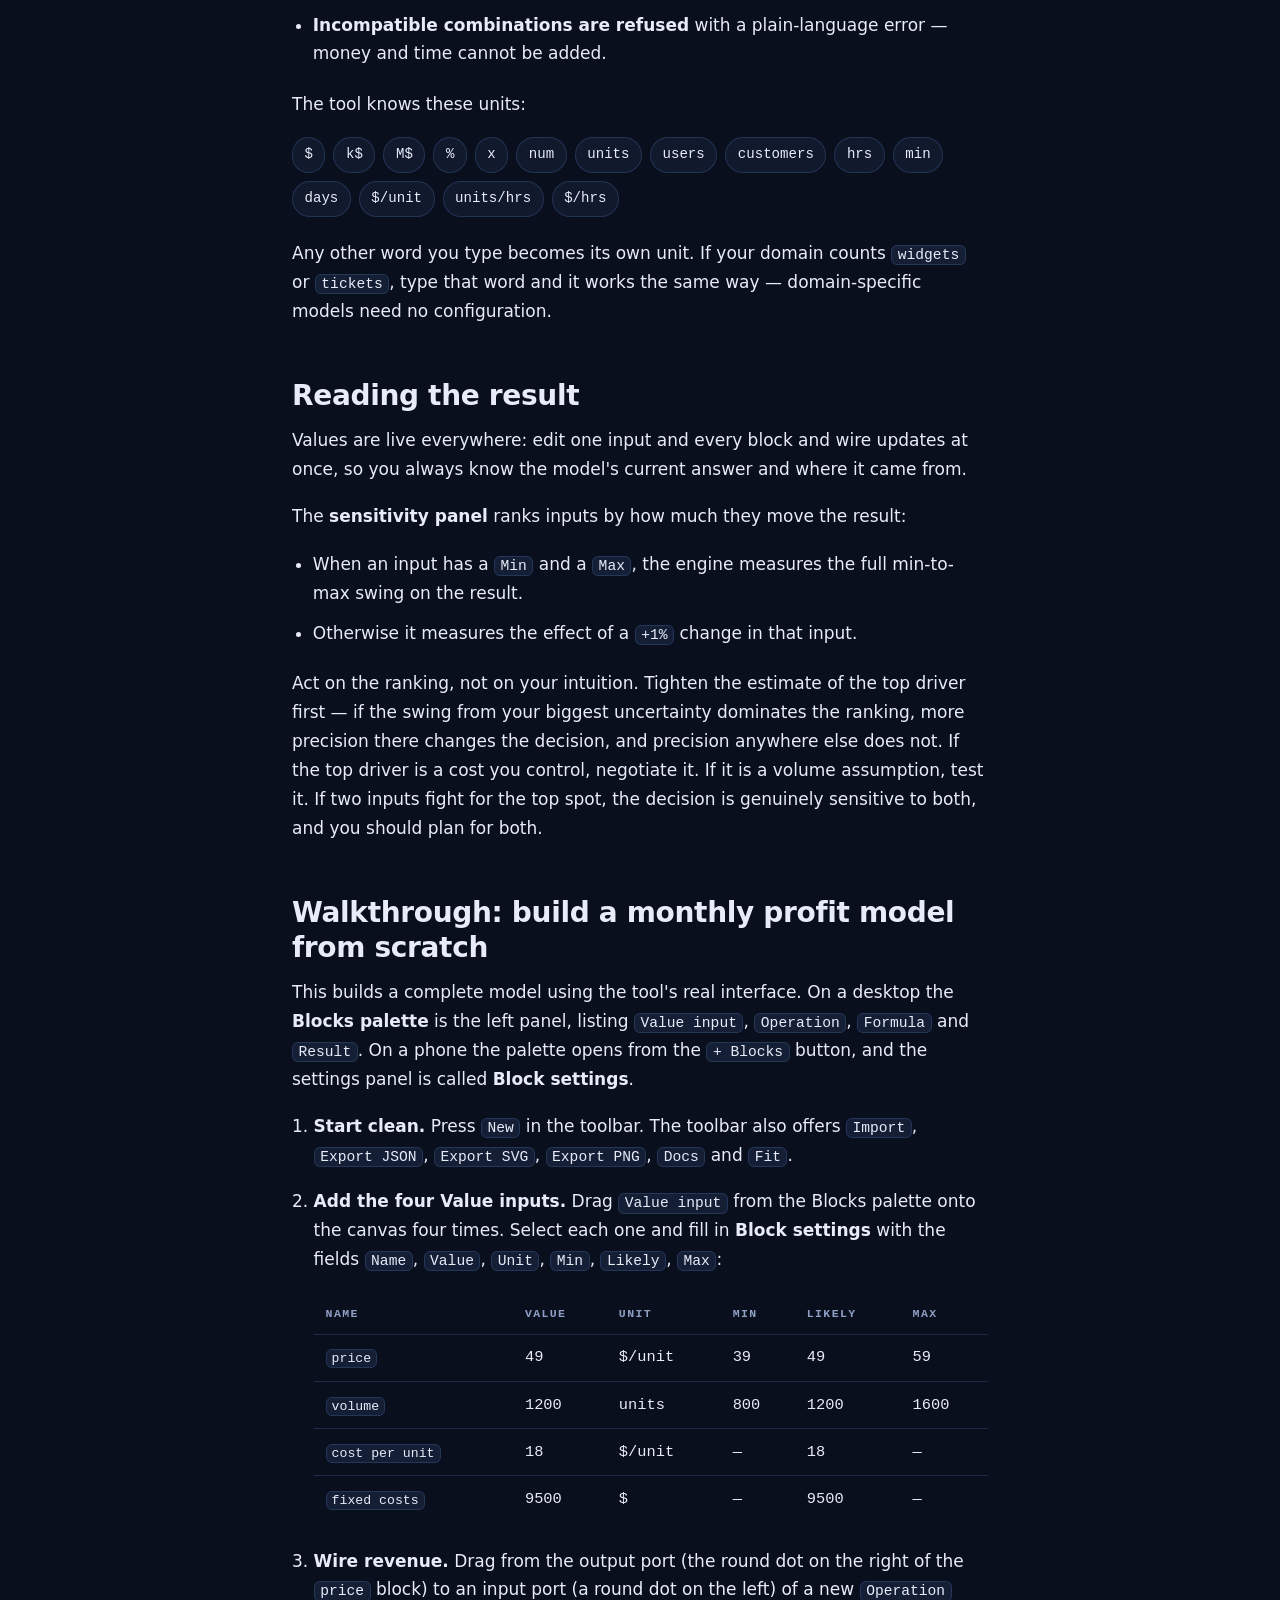
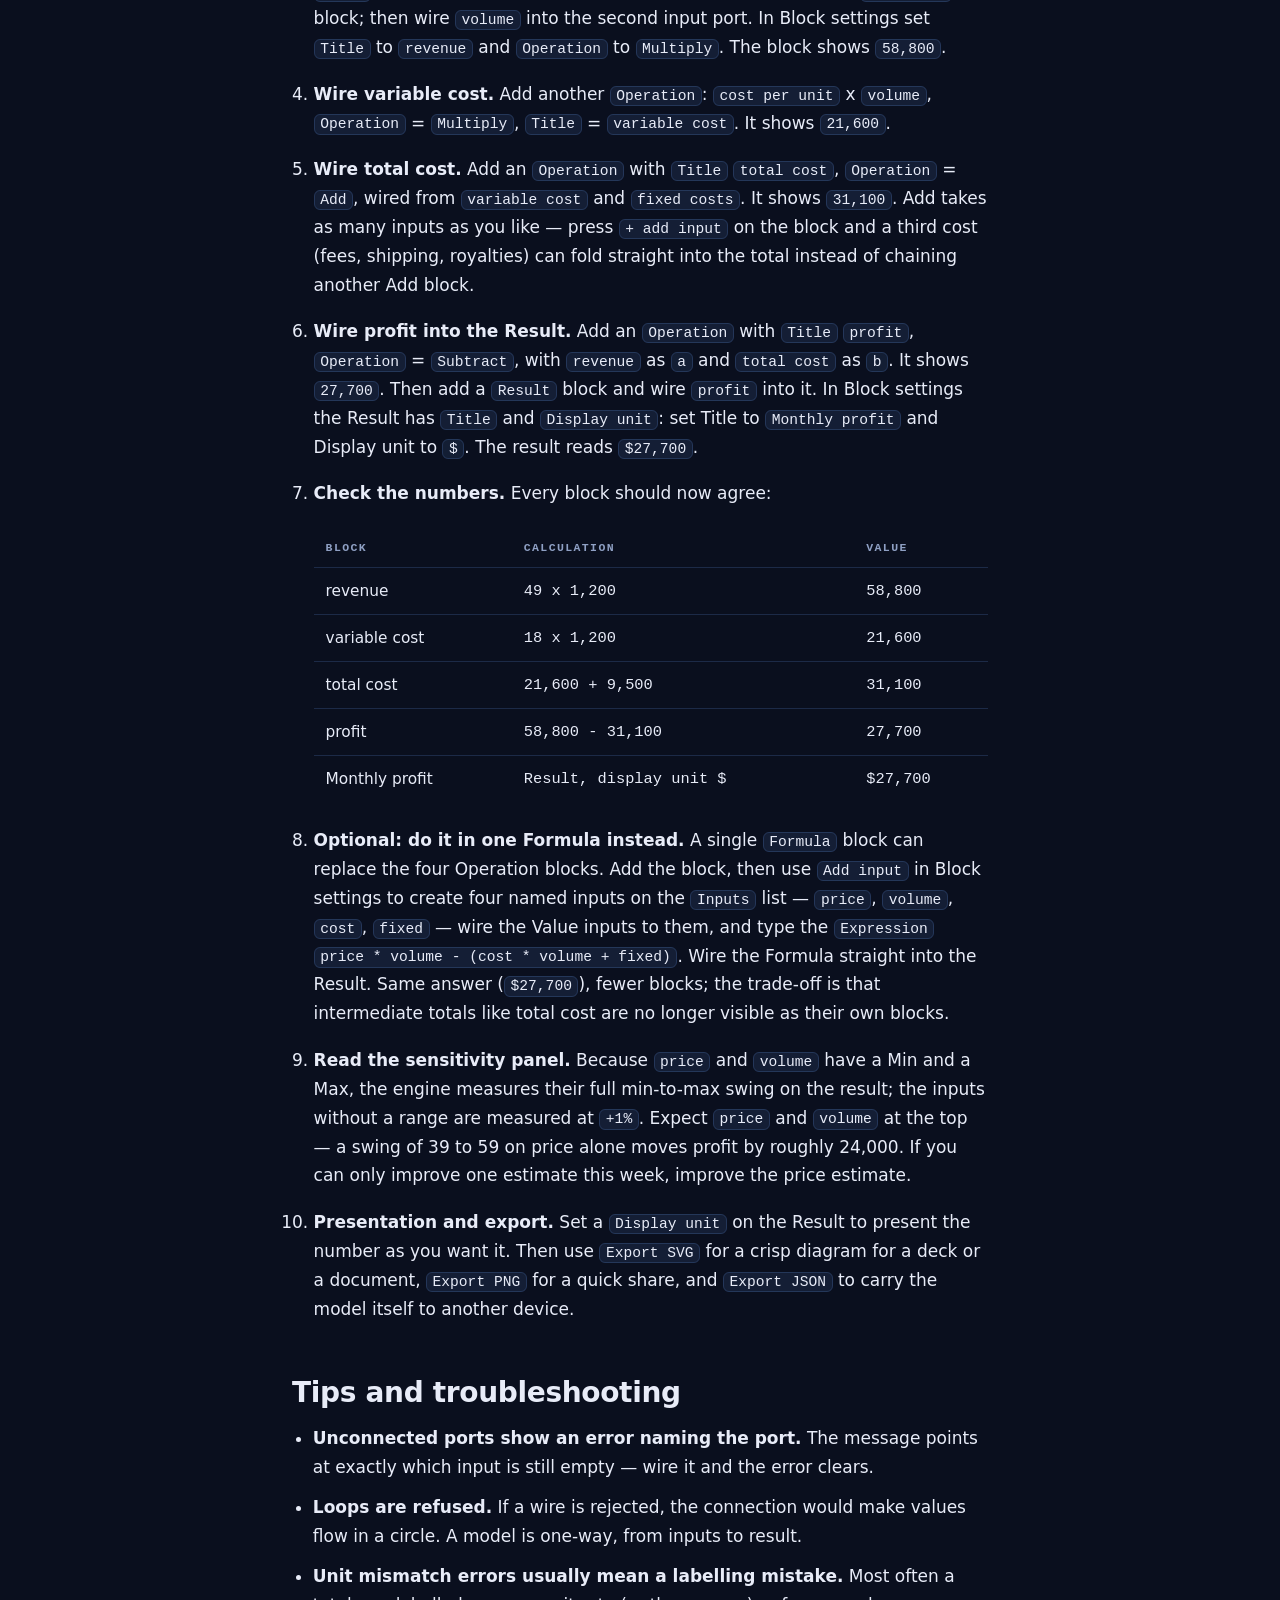
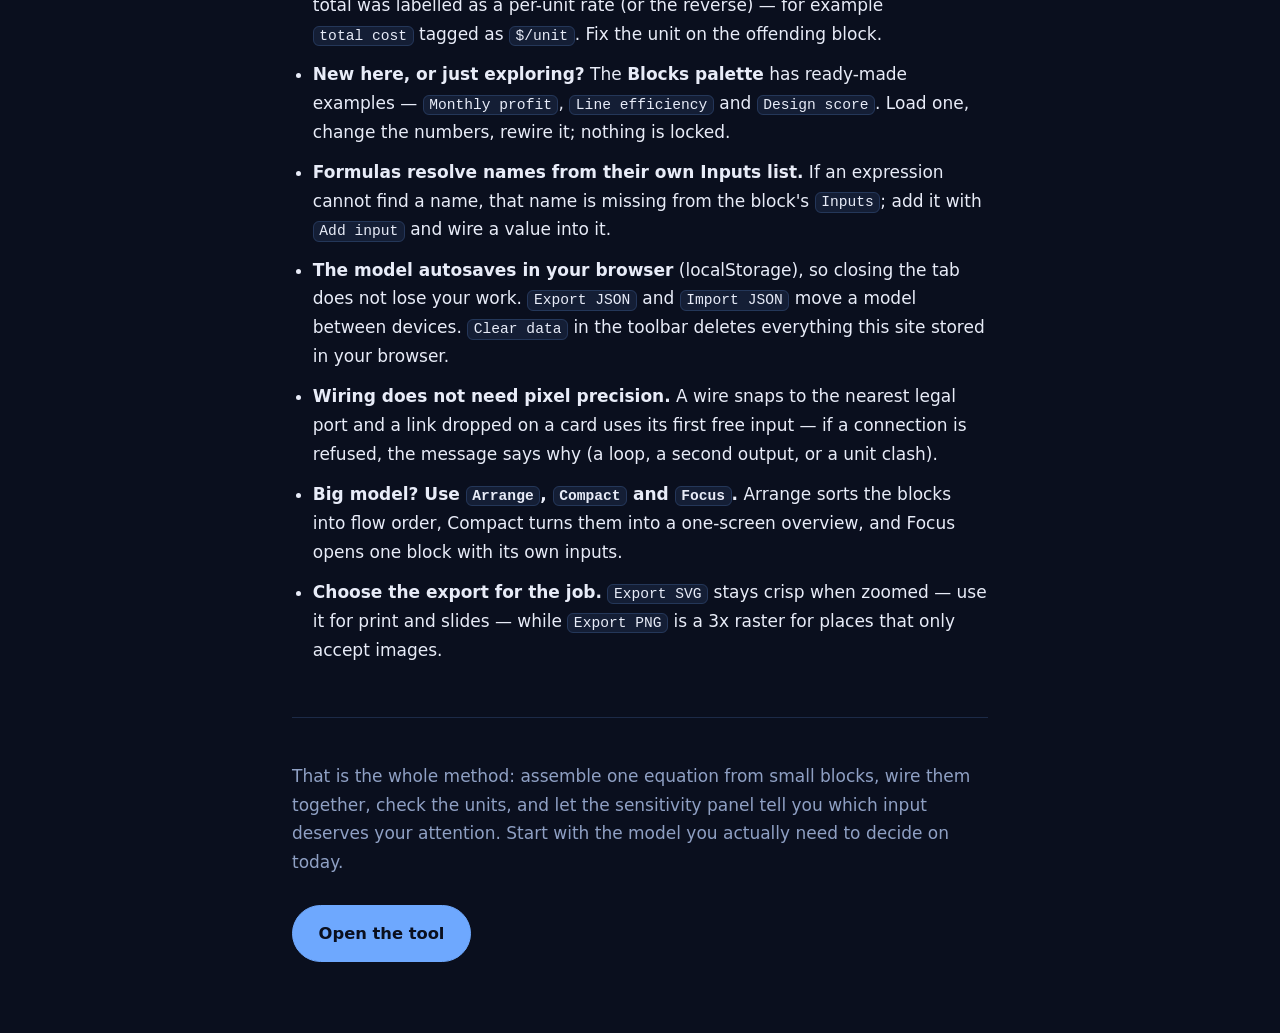
==== commit e8ecf8d1: "Simplify wiring, add auto-arrange, compact cards and focus view Wiring: wires magnetise to the neare" ====
--- a/docs/methodology.html
+++ b/docs/methodology.html
@@ -306,6 +306,21 @@
   <li><strong>Loops are refused.</strong> If wiring a connection would create a cycle, the tool rejects it. A model is a computation, not a feedback simulation.</li>
   <li><strong>Each block shows its current value.</strong> Change an input and every downstream block updates immediately.</li>
   <li><strong>Each wire shows what it carries.</strong> You can follow a number from the input that produced it, through every intermediate step, to the result.</li>
+</ul>
+
+<h2>Wiring without the fiddling</h2>
+<p>Connecting two blocks should not take three attempts. Three shortcuts make a link hard to miss:</p>
+<ul>
+  <li><strong>Wires magnetise to ports.</strong> Drag from a port towards the next block &mdash; well before you reach it, the wire snaps to the nearest port it is allowed to reach and lights it up. Release anywhere in that area and the link is made.</li>
+  <li><strong>Drop the wire on the card itself.</strong> Let go anywhere on a block and the wire lands on that block's first free input &mdash; or on its output when you drag from an input. On an Add or Multiply block whose inputs are all filled, a fresh input is grown for the wire.</li>
+  <li><strong>Tap, then tap.</strong> On touch: tap the output port, then tap the destination card or its port. While you decide, every port that can accept the link glows; tapping the same port again abandons the link.</li>
+</ul>
+
+<h2>Keeping large models readable</h2>
+<ul>
+  <li><strong>Arrange</strong> lays the blocks out in flow order: value inputs on the left, the result on the right, and columns ordered so wires stay short and crossings few. You can still drag any block afterwards &mdash; the layout is a starting point, not a lock.</li>
+  <li><strong>Compact</strong> shrinks every card to a mini overview that keeps the name and the live value, so a whole model fits on one screen; press it again to restore. The <code>&#8722;</code> button on a single card shrinks just that card and the <code>+</code> button expands it again, so you can mix overview and detail freely.</li>
+  <li><strong>Focus</strong> &mdash; the target button on a card, or <code>Focus this branch</code> in Block settings &mdash; opens one block together with everything it is built from, on its own. This is how to work inside a large block with many sub-connections without the rest of the model in the way. <code>Show whole model</code> in the banner, or <code>Esc</code>, leaves the focus view.</li>
 </ul>
 
 <h2>Units and dimensional checking</h2>
@@ -381,6 +396,8 @@
   <li><strong>New here, or just exploring?</strong> The <strong>Blocks palette</strong> has ready-made examples &mdash; <code>Monthly profit</code>, <code>Line efficiency</code> and <code>Design score</code>. Load one, change the numbers, rewire it; nothing is locked.</li>
   <li><strong>Formulas resolve names from their own Inputs list.</strong> If an expression cannot find a name, that name is missing from the block's <code>Inputs</code>; add it with <code>Add input</code> and wire a value into it.</li>
   <li><strong>The model autosaves in your browser</strong> (localStorage), so closing the tab does not lose your work. <code>Export JSON</code> and <code>Import JSON</code> move a model between devices. <code>Clear data</code> in the toolbar deletes everything this site stored in your browser.</li>
+  <li><strong>Wiring does not need pixel precision.</strong> A wire snaps to the nearest legal port and a link dropped on a card uses its first free input &mdash; if a connection is refused, the message says why (a loop, a second output, or a unit clash).</li>
+  <li><strong>Big model? Use <code>Arrange</code>, <code>Compact</code> and <code>Focus</code>.</strong> Arrange sorts the blocks into flow order, Compact turns them into a one-screen overview, and Focus opens one block with its own inputs.</li>
   <li><strong>Choose the export for the job.</strong> <code>Export SVG</code> stays crisp when zoomed &mdash; use it for print and slides &mdash; while <code>Export PNG</code> is a 3x raster for places that only accept images.</li>
 </ul>
 
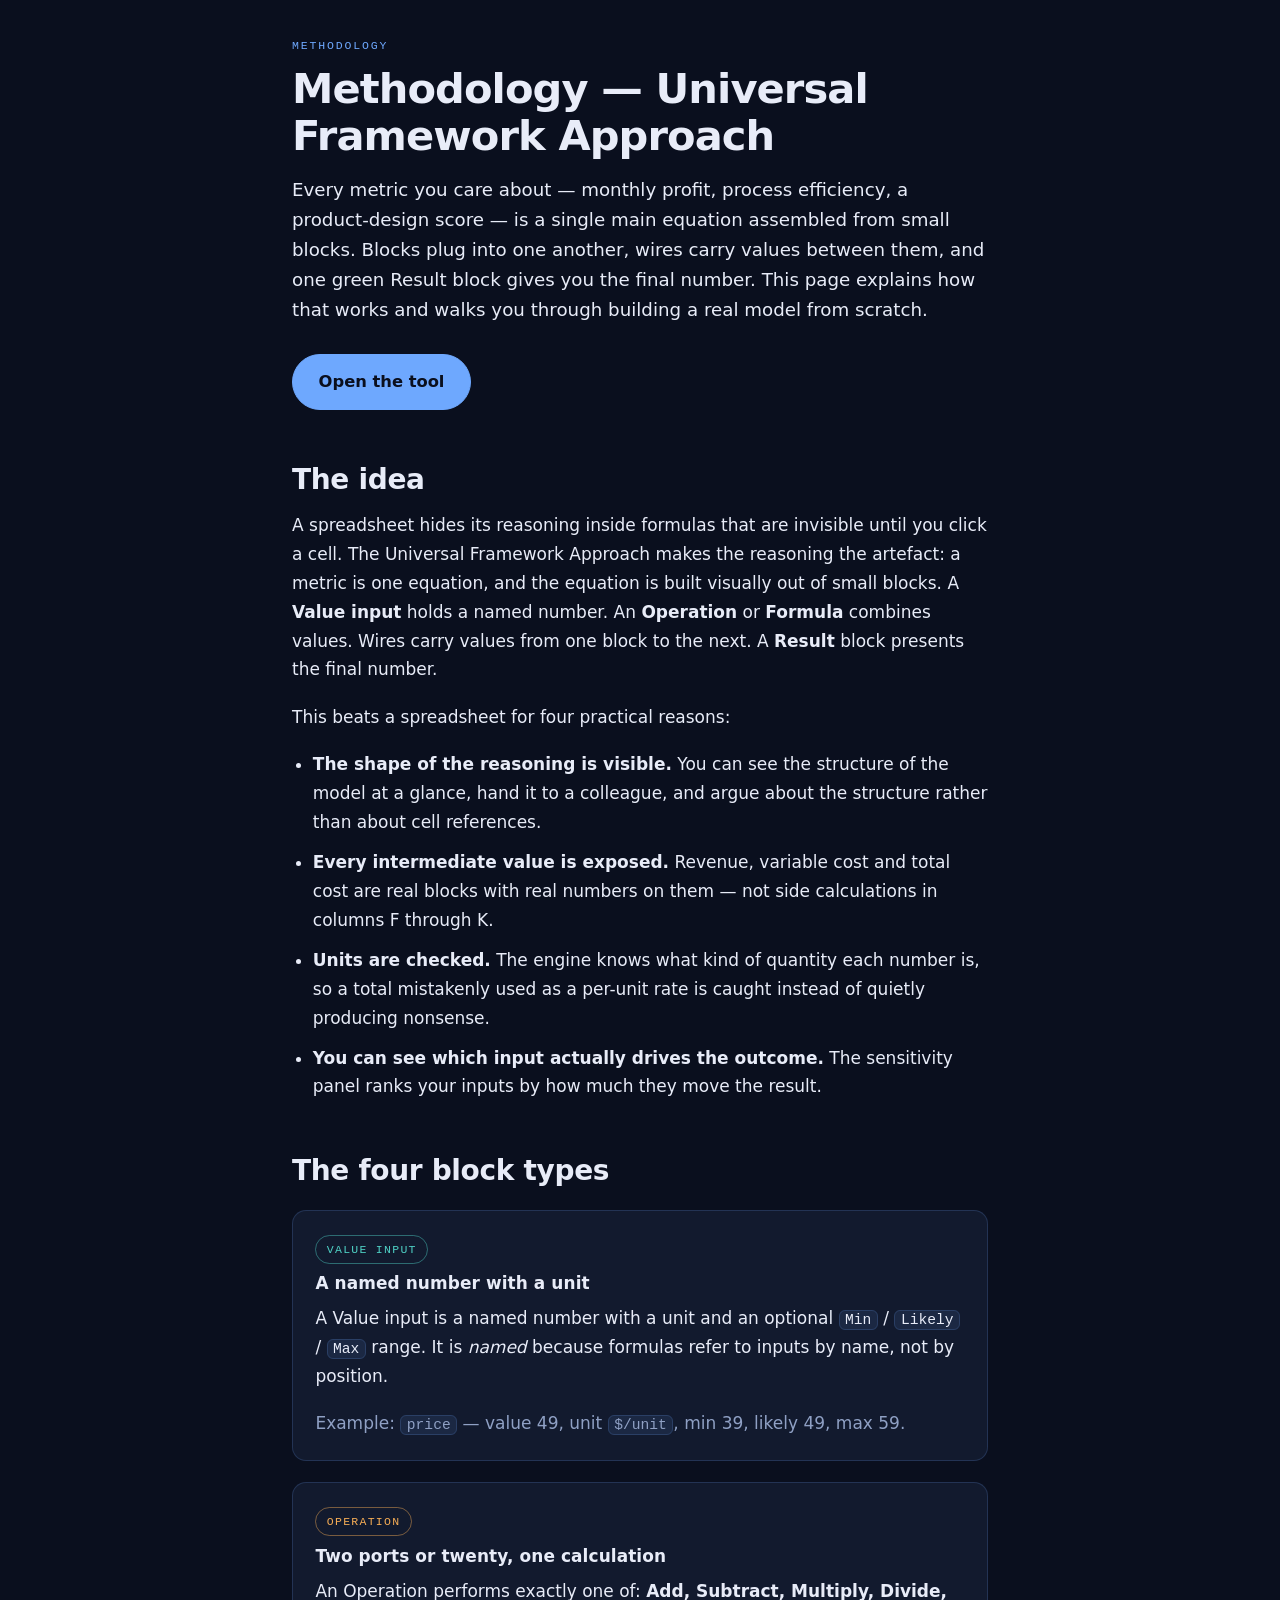
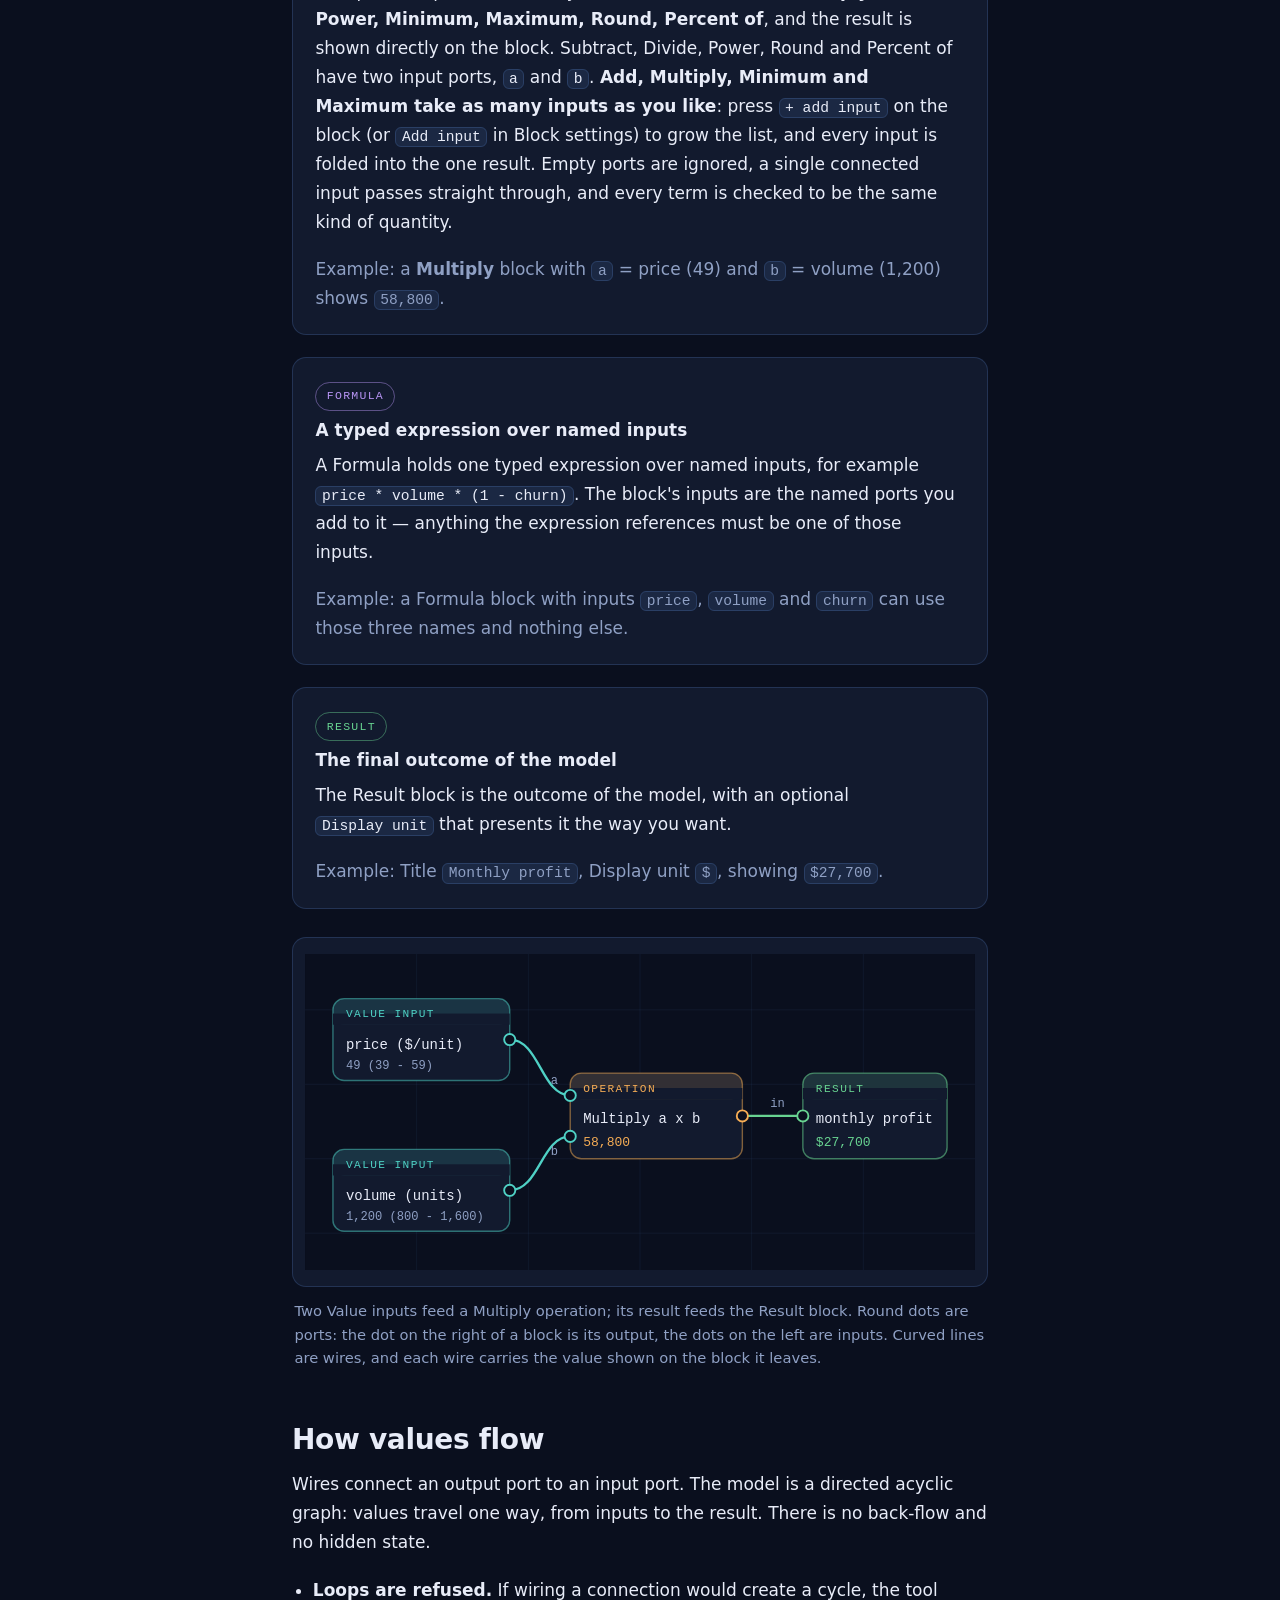
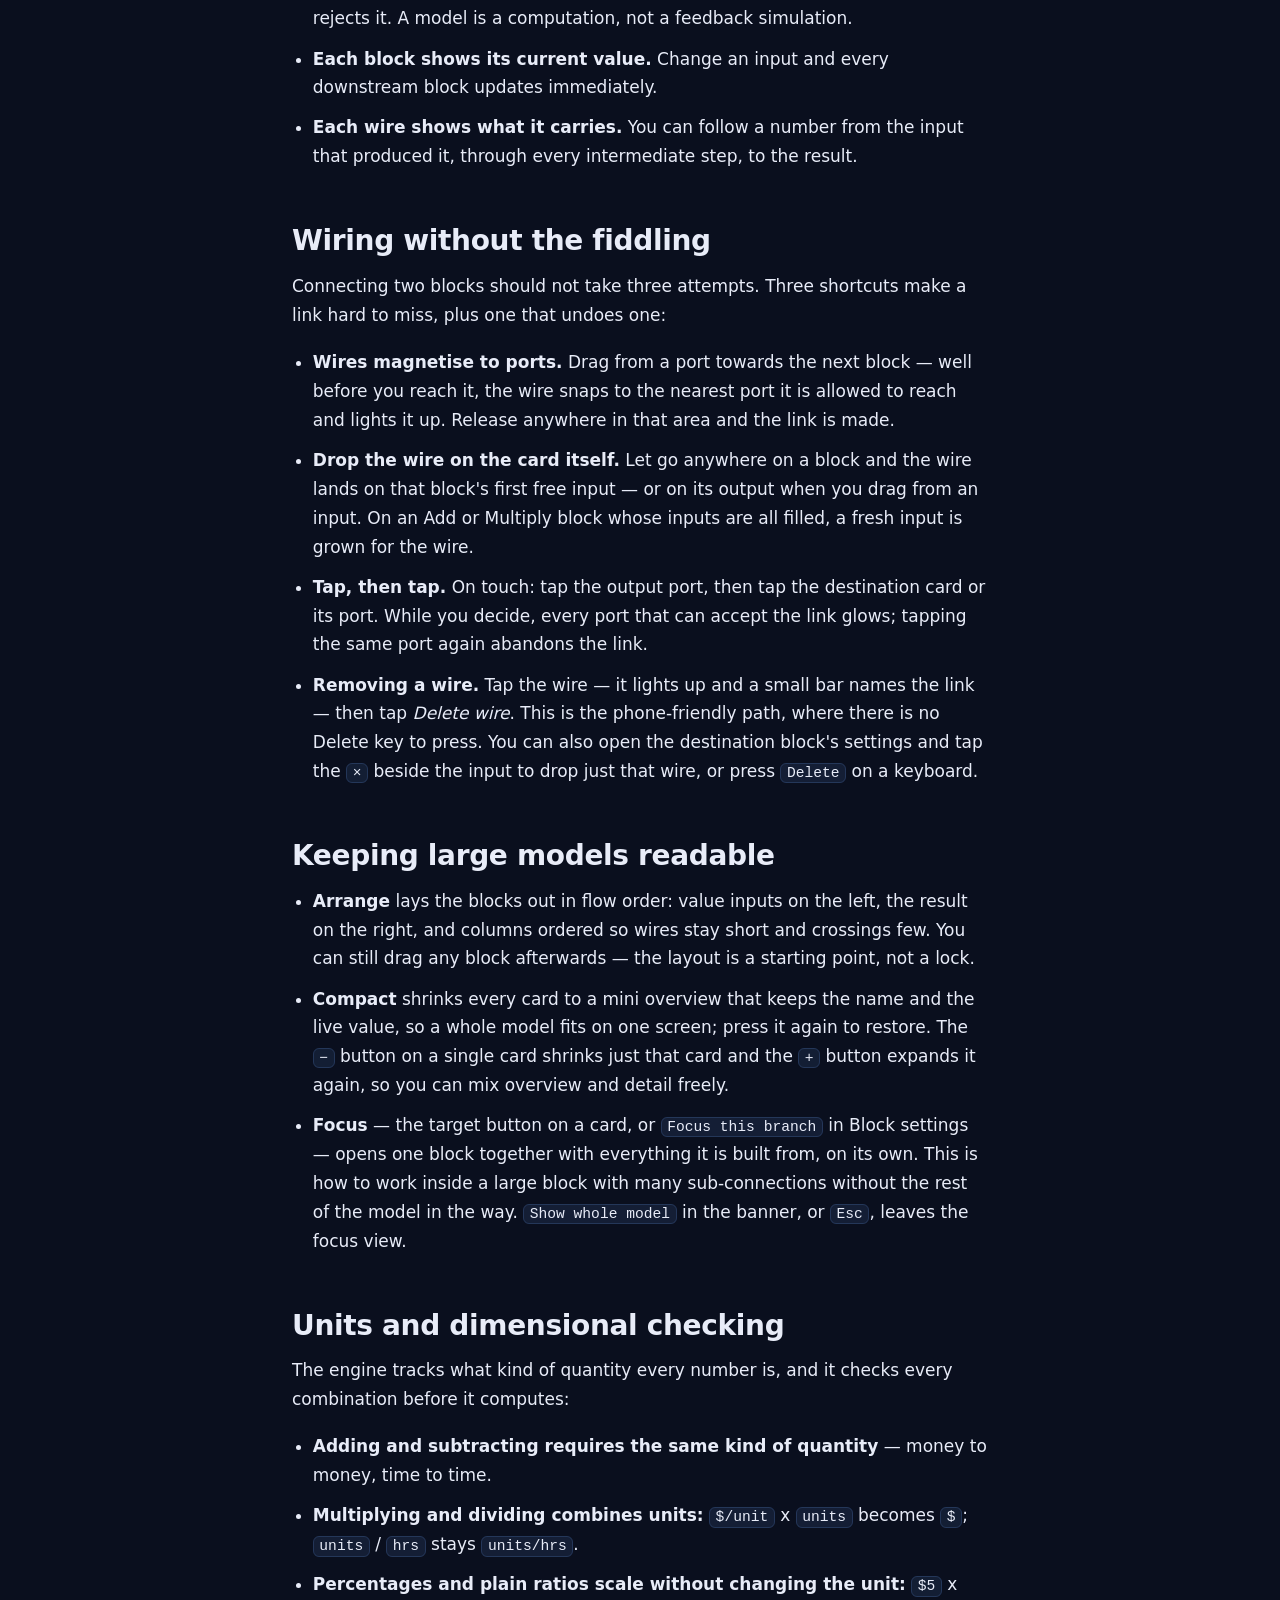
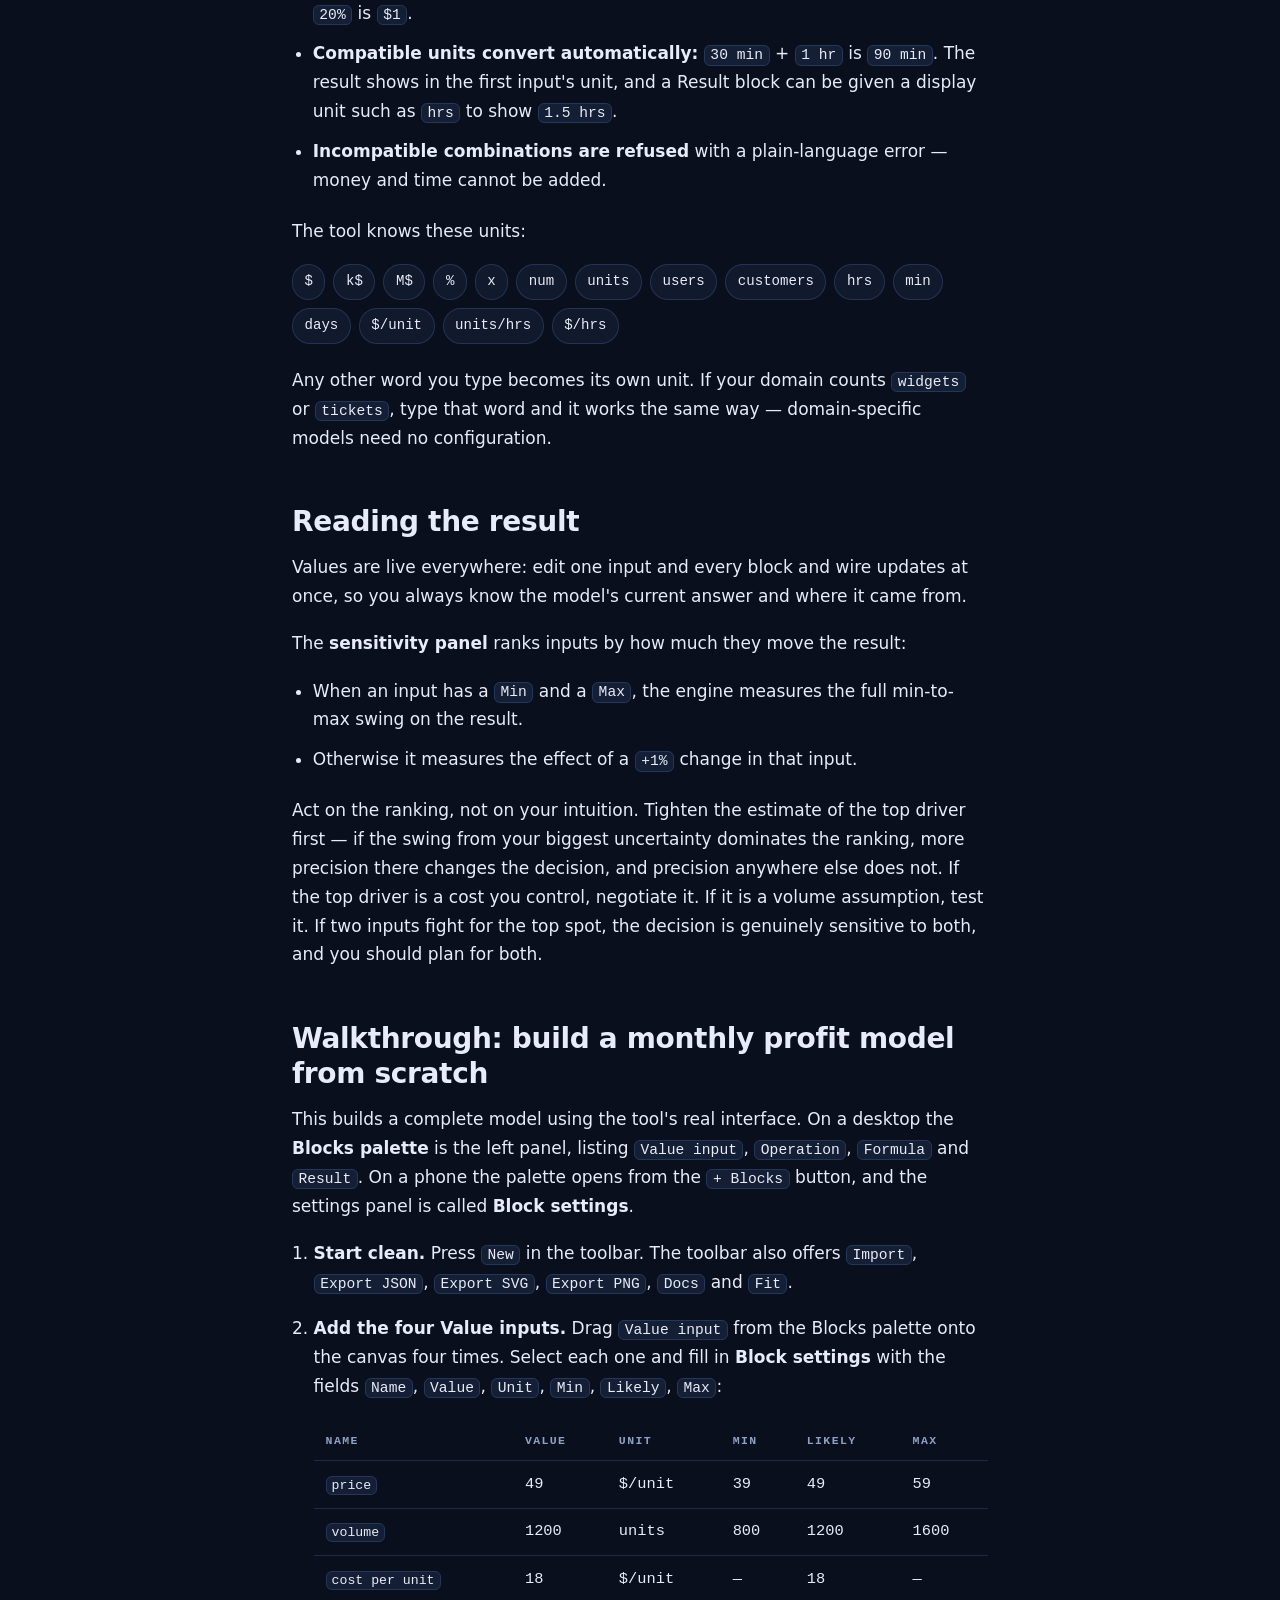
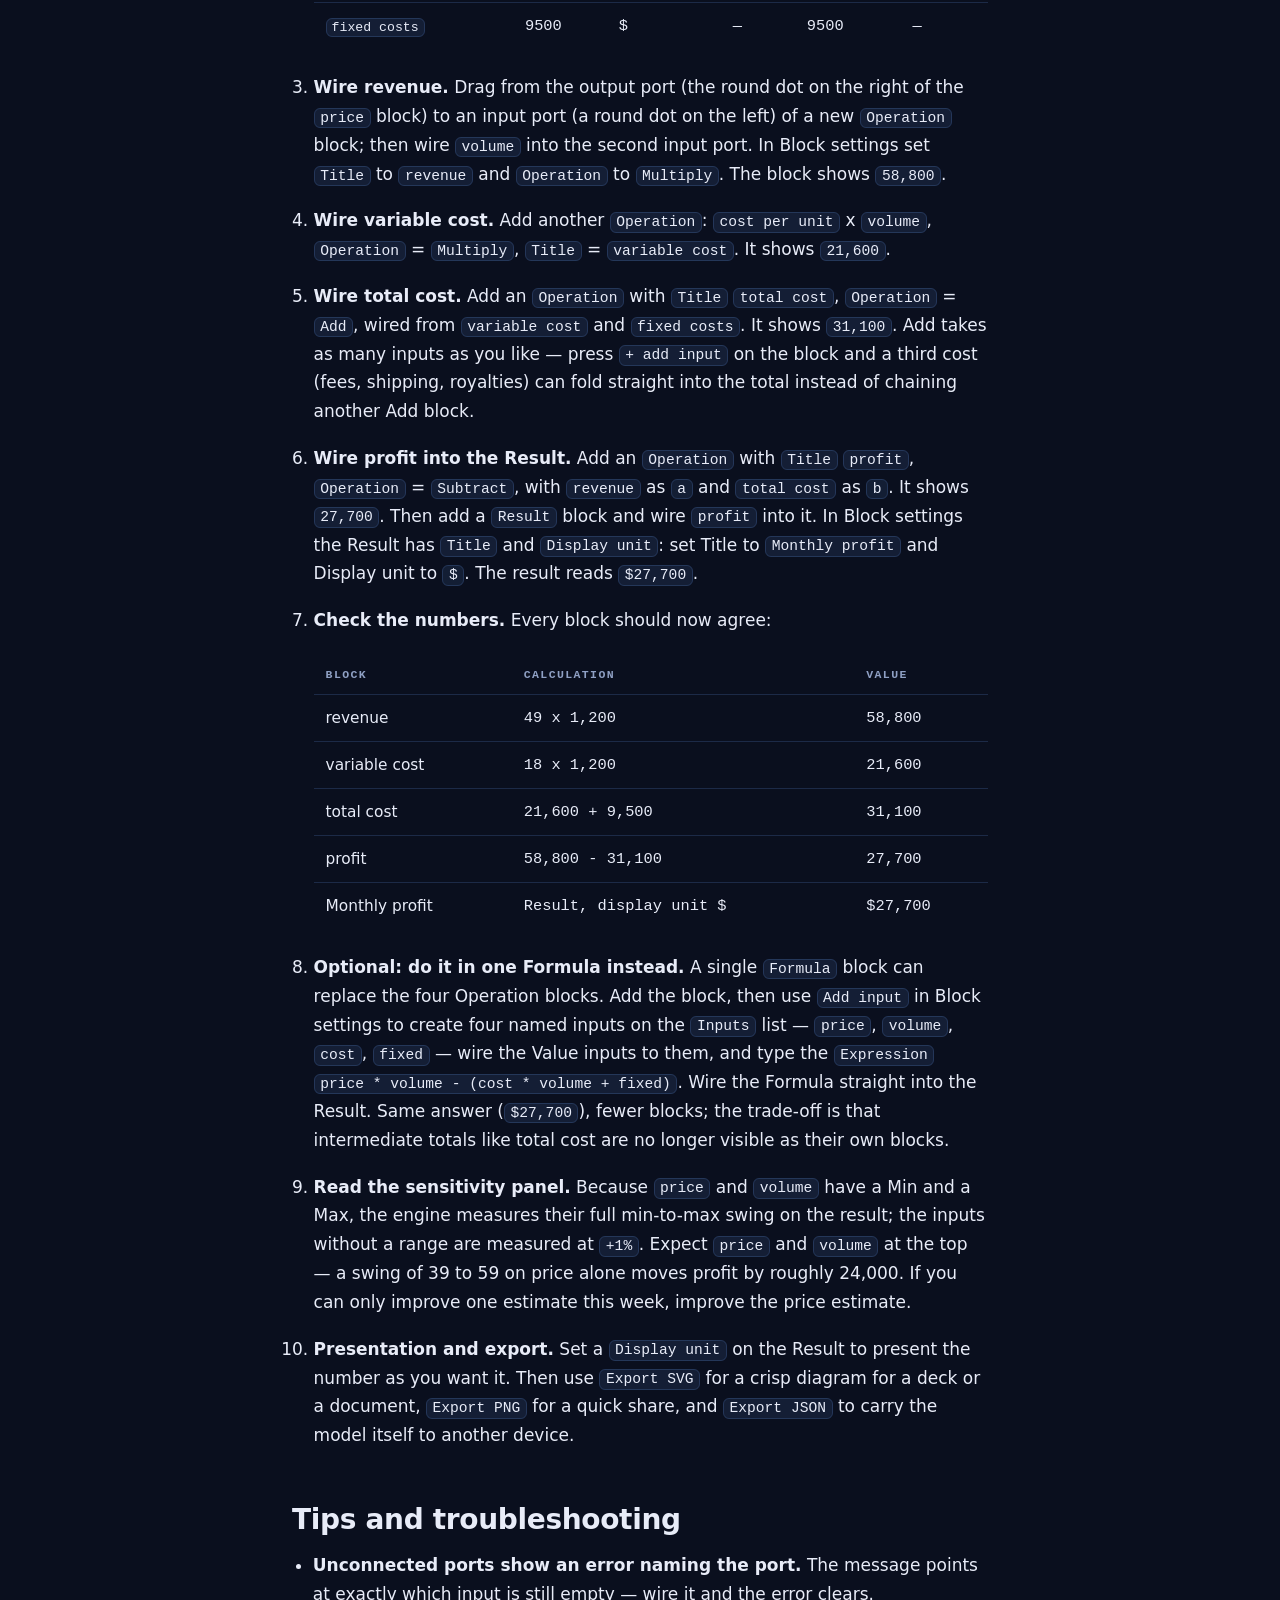
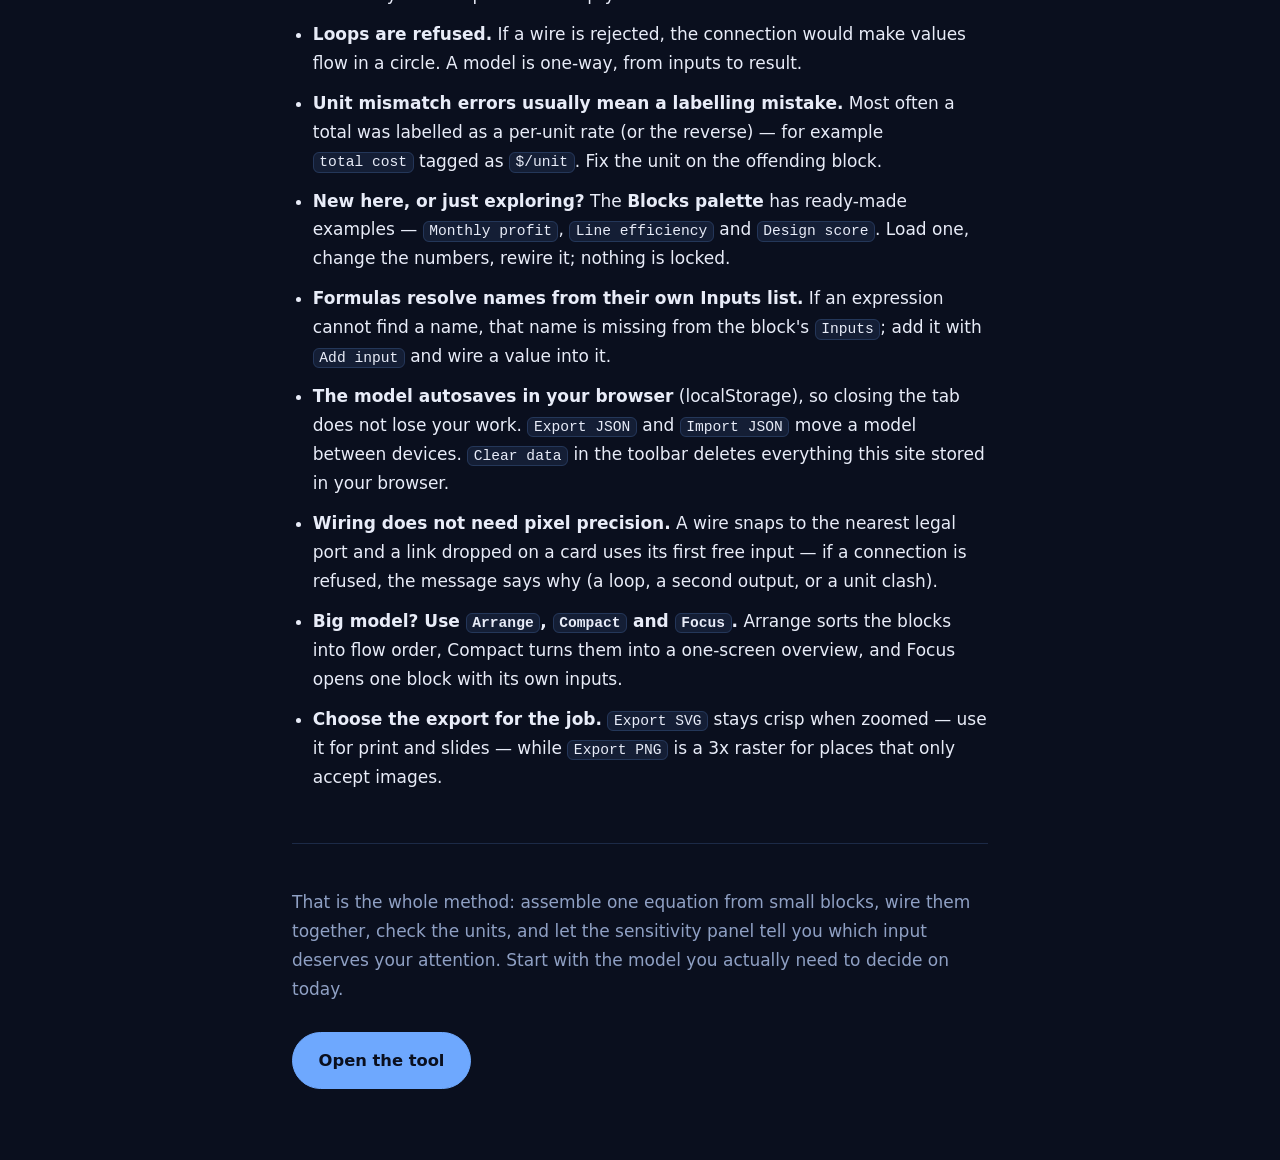
==== commit 1f8b5964: "Add touch-friendly wire removal: tap a wire, then Delete wire" ====
--- a/docs/methodology.html
+++ b/docs/methodology.html
@@ -309,11 +309,12 @@
 </ul>
 
 <h2>Wiring without the fiddling</h2>
-<p>Connecting two blocks should not take three attempts. Three shortcuts make a link hard to miss:</p>
+<p>Connecting two blocks should not take three attempts. Three shortcuts make a link hard to miss, plus one that undoes one:</p>
 <ul>
   <li><strong>Wires magnetise to ports.</strong> Drag from a port towards the next block &mdash; well before you reach it, the wire snaps to the nearest port it is allowed to reach and lights it up. Release anywhere in that area and the link is made.</li>
   <li><strong>Drop the wire on the card itself.</strong> Let go anywhere on a block and the wire lands on that block's first free input &mdash; or on its output when you drag from an input. On an Add or Multiply block whose inputs are all filled, a fresh input is grown for the wire.</li>
   <li><strong>Tap, then tap.</strong> On touch: tap the output port, then tap the destination card or its port. While you decide, every port that can accept the link glows; tapping the same port again abandons the link.</li>
+  <li><strong>Removing a wire.</strong> Tap the wire &mdash; it lights up and a small bar names the link &mdash; then tap <em>Delete wire</em>. This is the phone-friendly path, where there is no Delete key to press. You can also open the destination block's settings and tap the <code>&times;</code> beside the input to drop just that wire, or press <code>Delete</code> on a keyboard.</li>
 </ul>
 
 <h2>Keeping large models readable</h2>
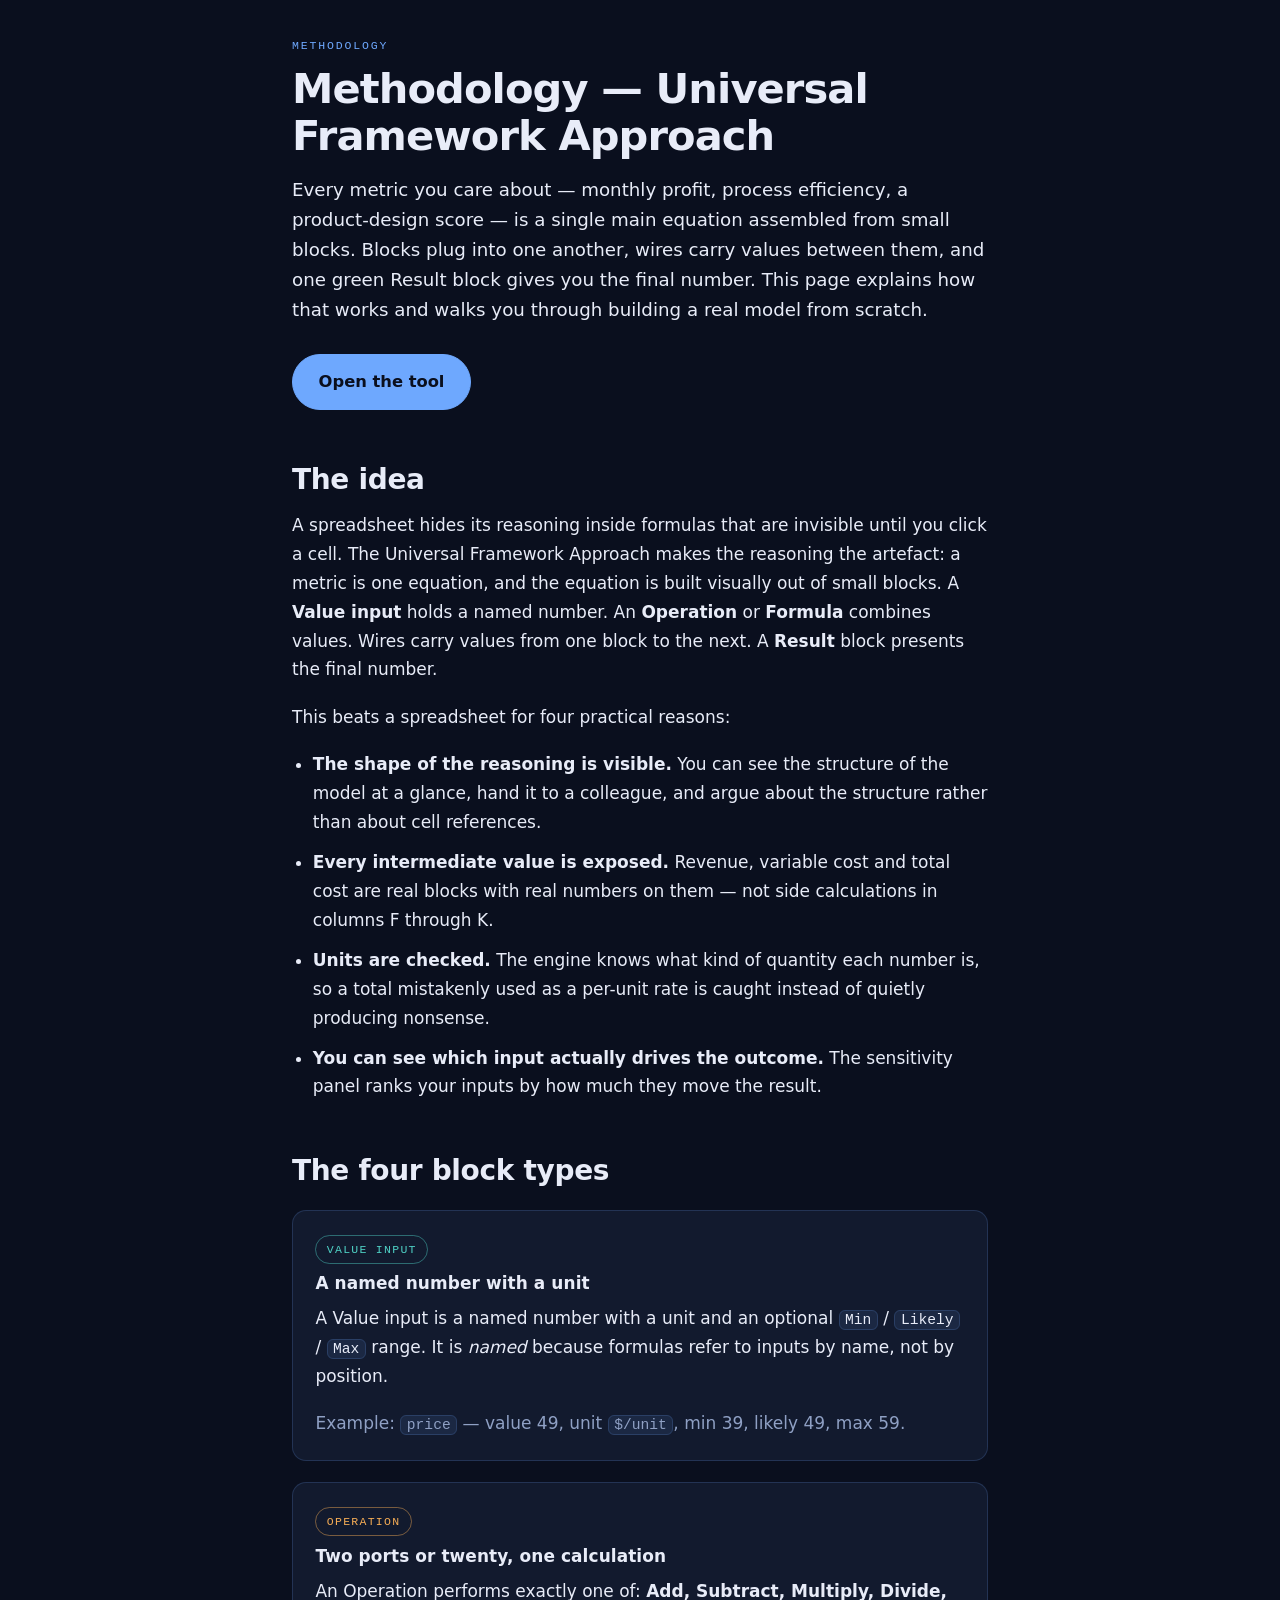
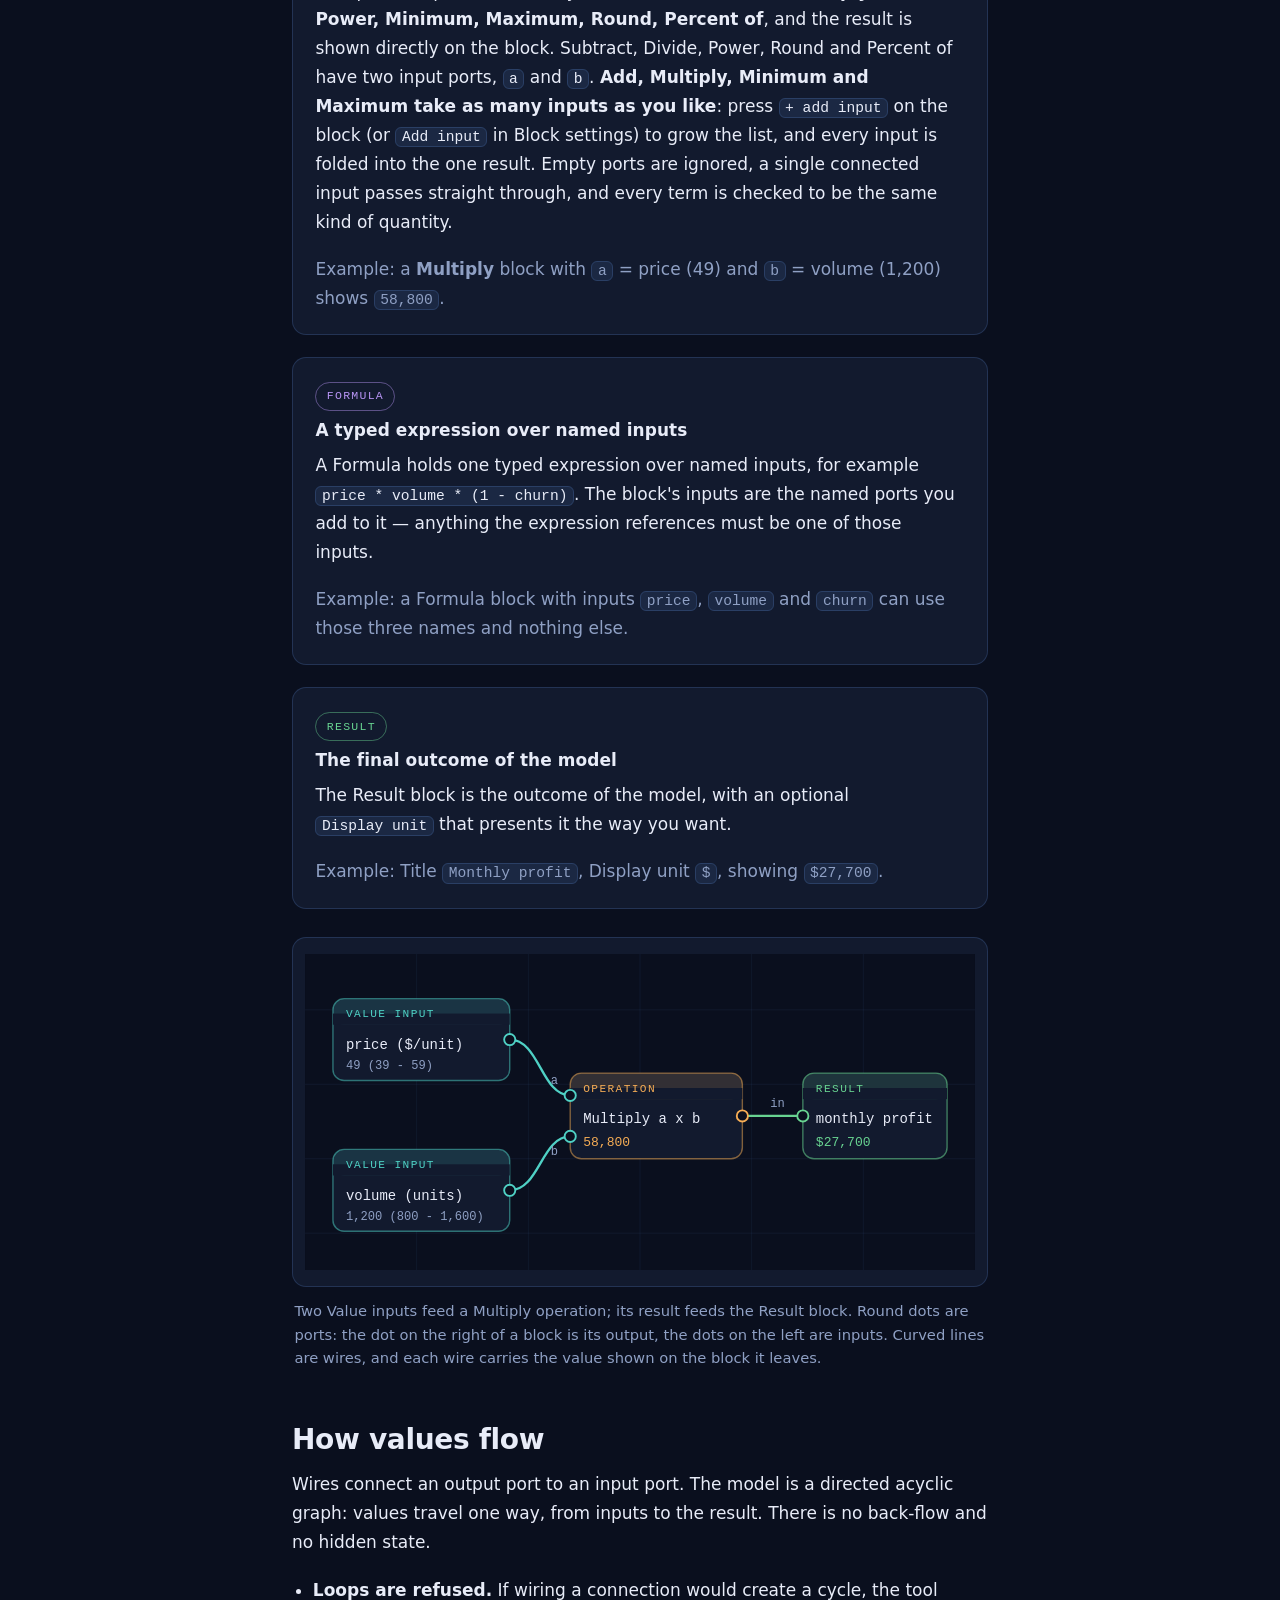
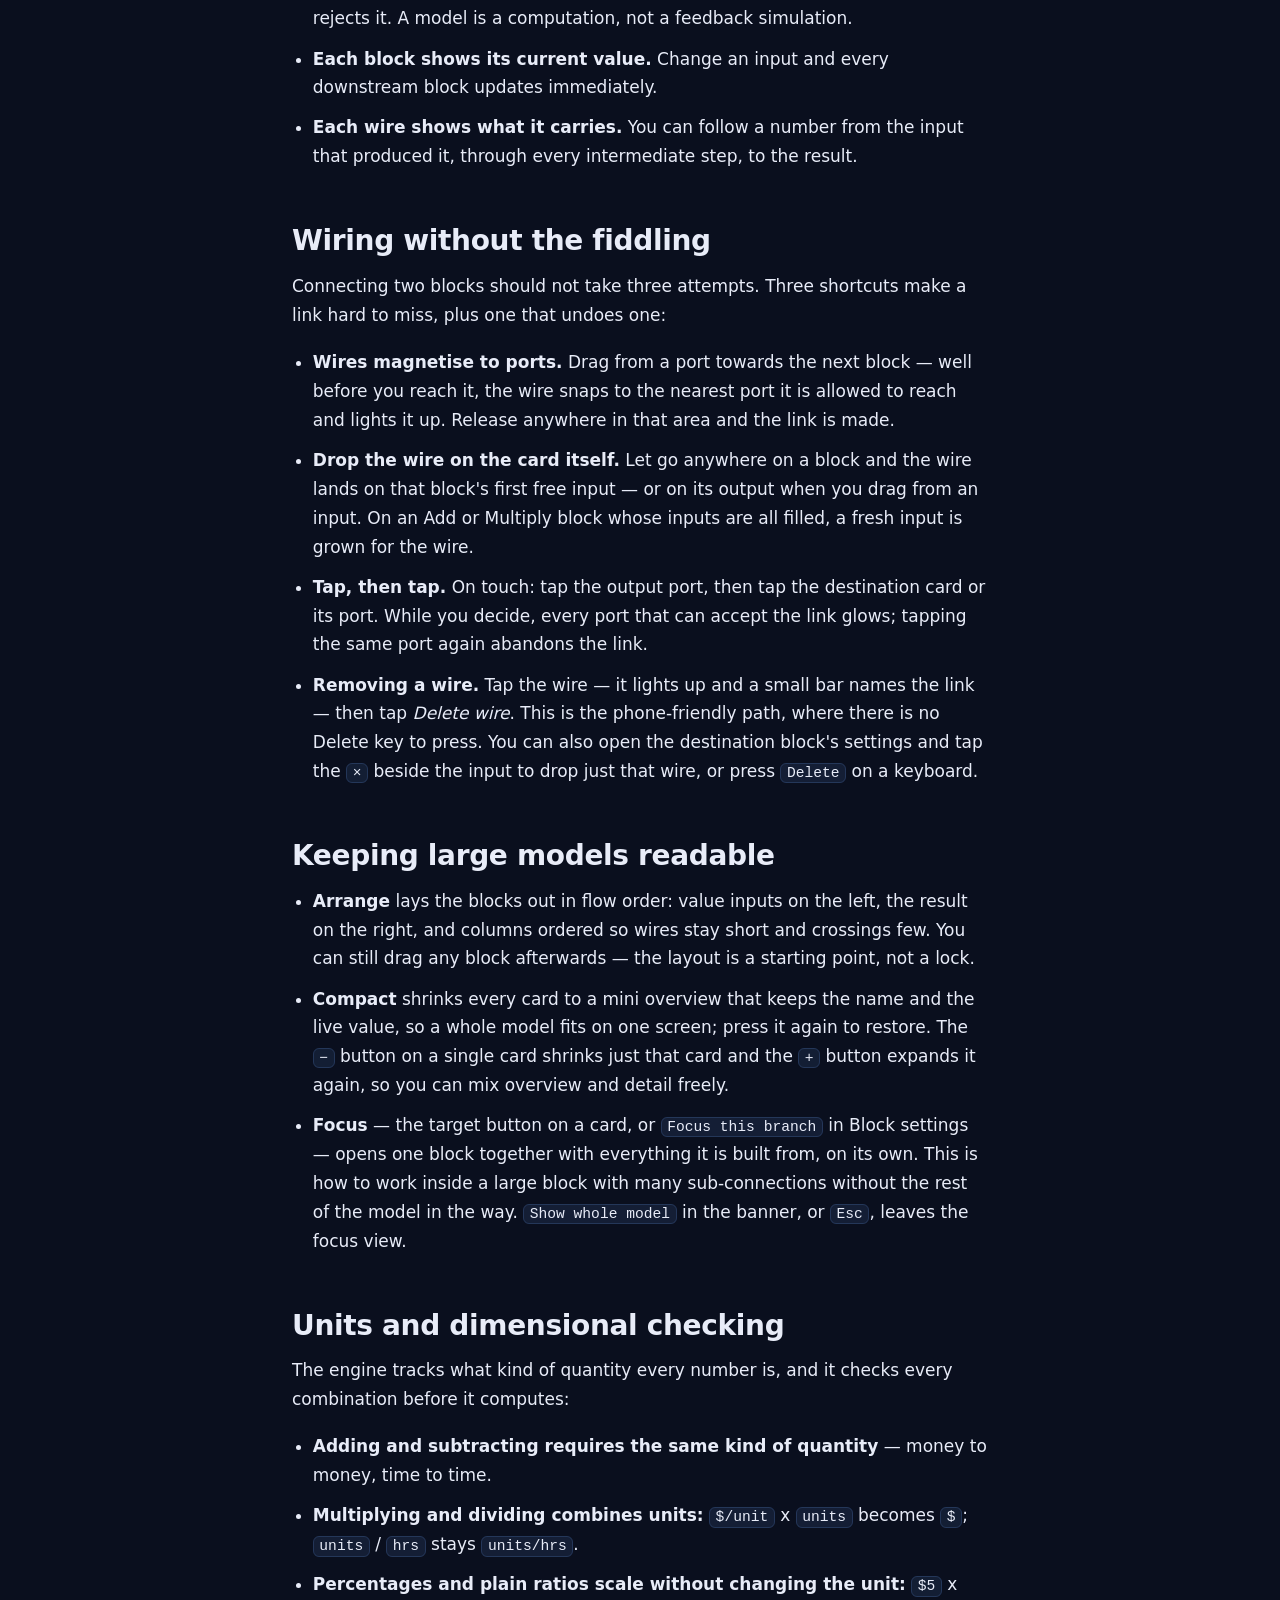
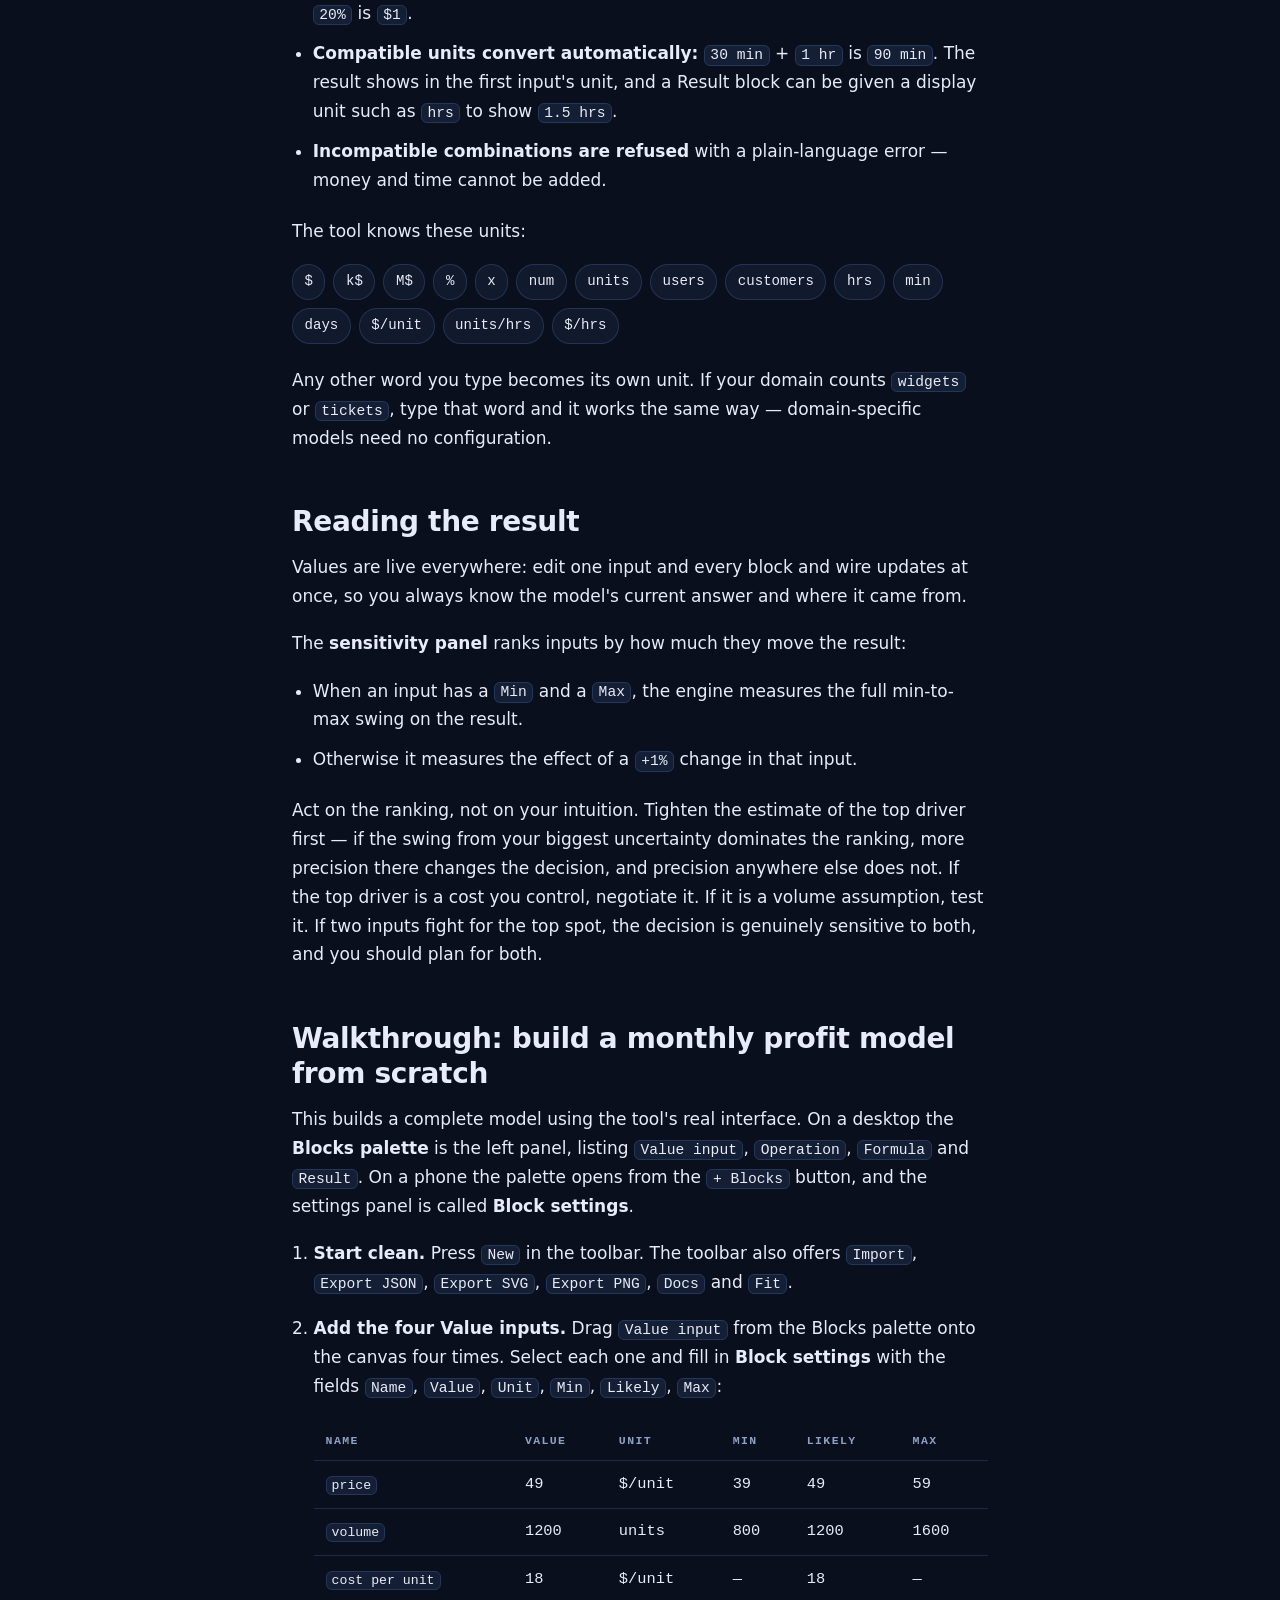
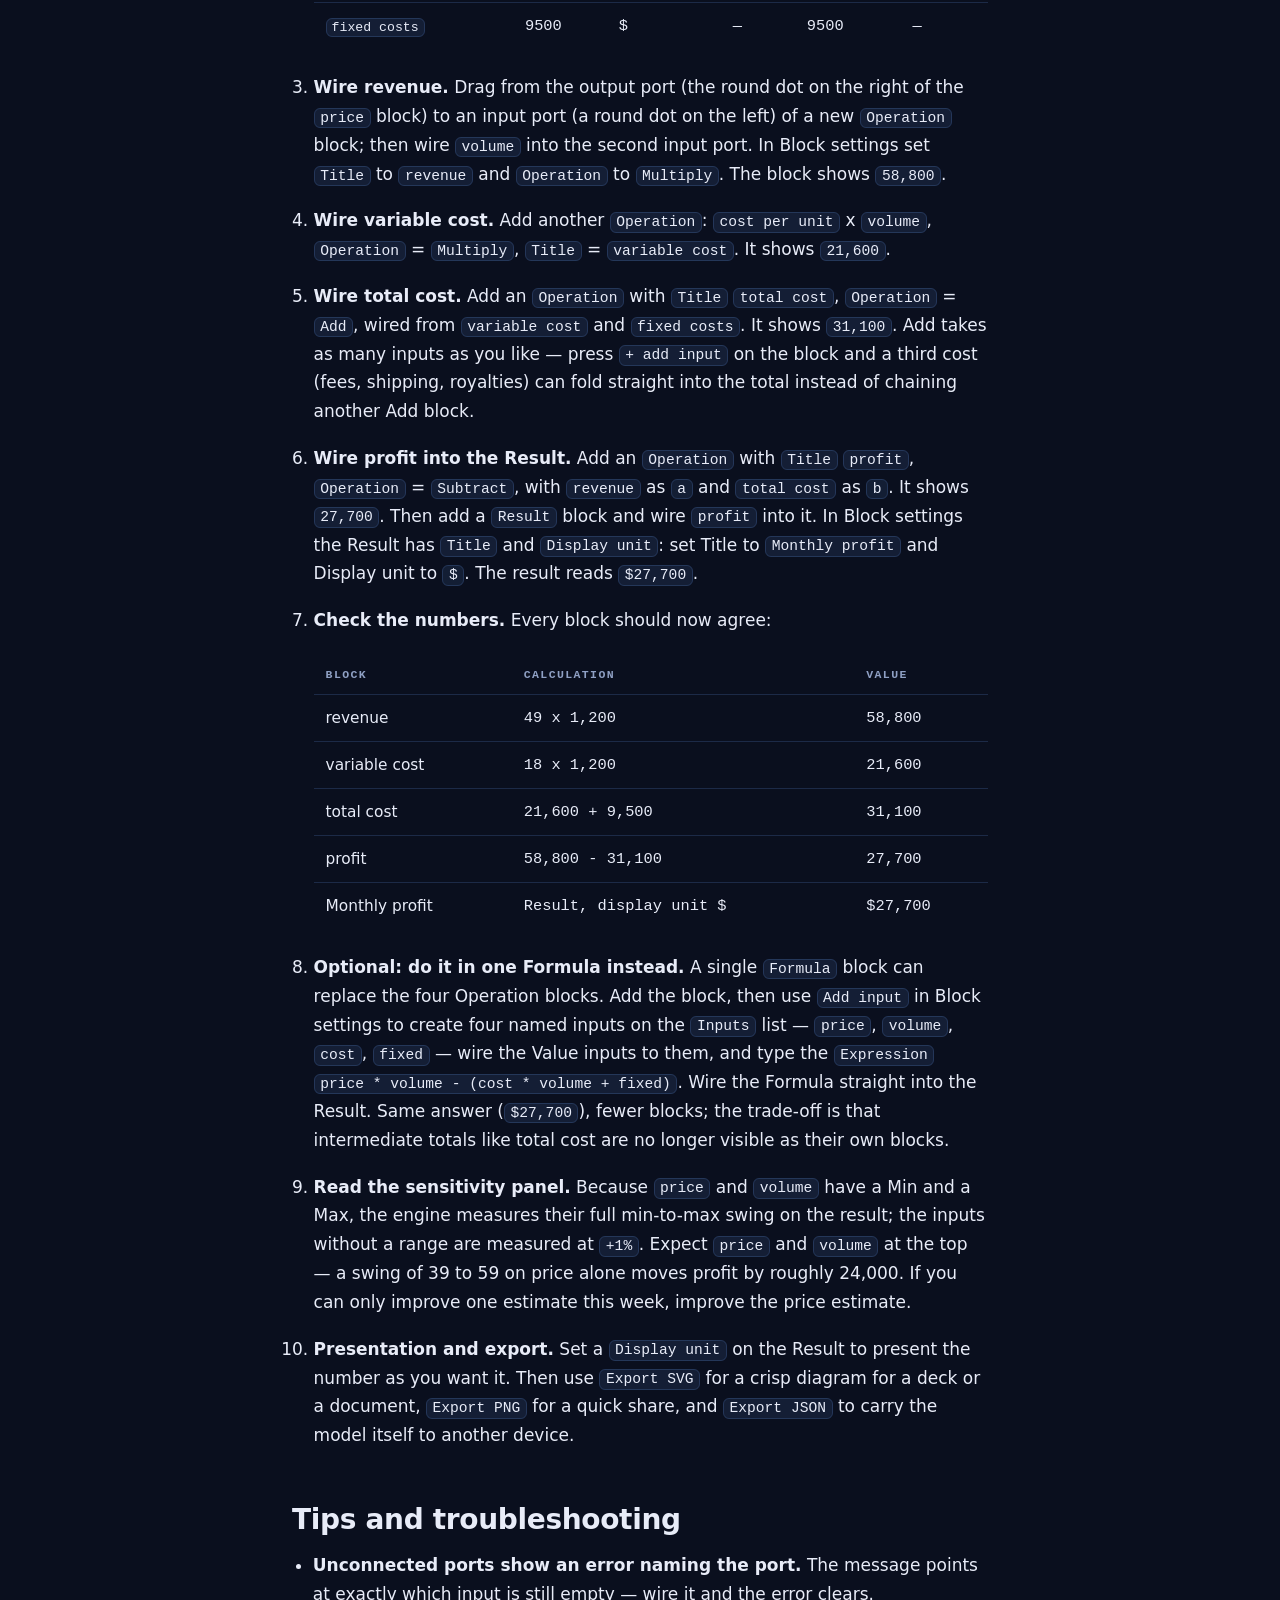
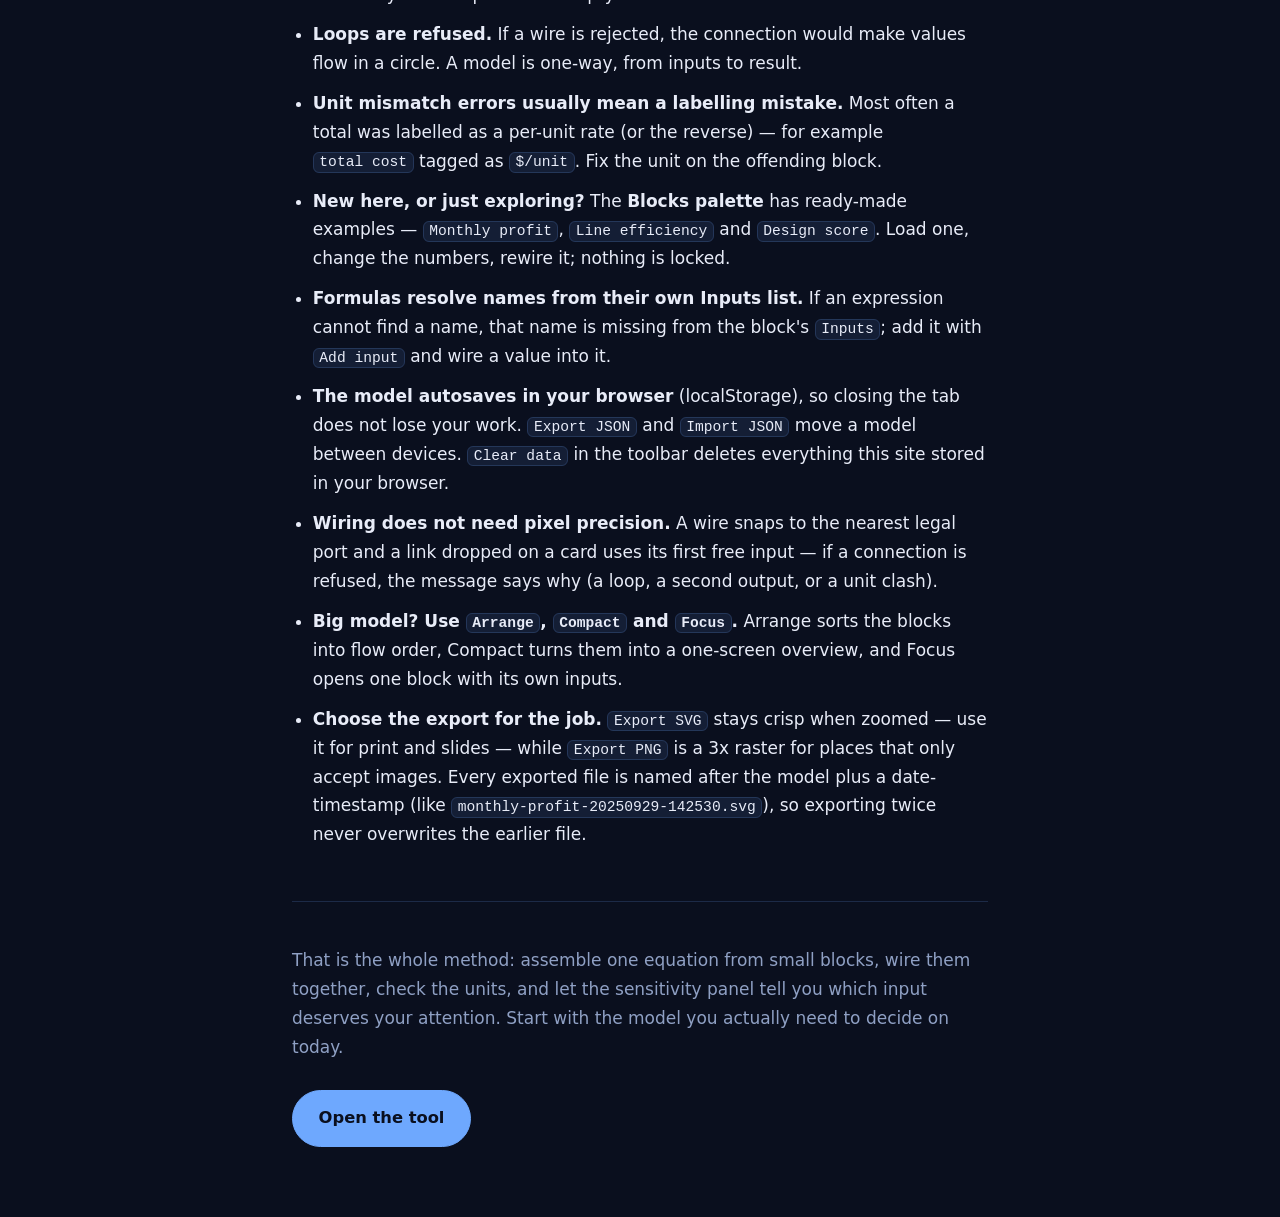
==== commit dbc0ac5f: "Stamp export filenames with a date-timestamp" ====
--- a/docs/methodology.html
+++ b/docs/methodology.html
@@ -399,7 +399,7 @@
   <li><strong>The model autosaves in your browser</strong> (localStorage), so closing the tab does not lose your work. <code>Export JSON</code> and <code>Import JSON</code> move a model between devices. <code>Clear data</code> in the toolbar deletes everything this site stored in your browser.</li>
   <li><strong>Wiring does not need pixel precision.</strong> A wire snaps to the nearest legal port and a link dropped on a card uses its first free input &mdash; if a connection is refused, the message says why (a loop, a second output, or a unit clash).</li>
   <li><strong>Big model? Use <code>Arrange</code>, <code>Compact</code> and <code>Focus</code>.</strong> Arrange sorts the blocks into flow order, Compact turns them into a one-screen overview, and Focus opens one block with its own inputs.</li>
-  <li><strong>Choose the export for the job.</strong> <code>Export SVG</code> stays crisp when zoomed &mdash; use it for print and slides &mdash; while <code>Export PNG</code> is a 3x raster for places that only accept images.</li>
+  <li><strong>Choose the export for the job.</strong> <code>Export SVG</code> stays crisp when zoomed &mdash; use it for print and slides &mdash; while <code>Export PNG</code> is a 3x raster for places that only accept images. Every exported file is named after the model plus a date-timestamp (like <code>monthly-profit-20250929-142530.svg</code>), so exporting twice never overwrites the earlier file.</li>
 </ul>
 
 <hr class="divider">
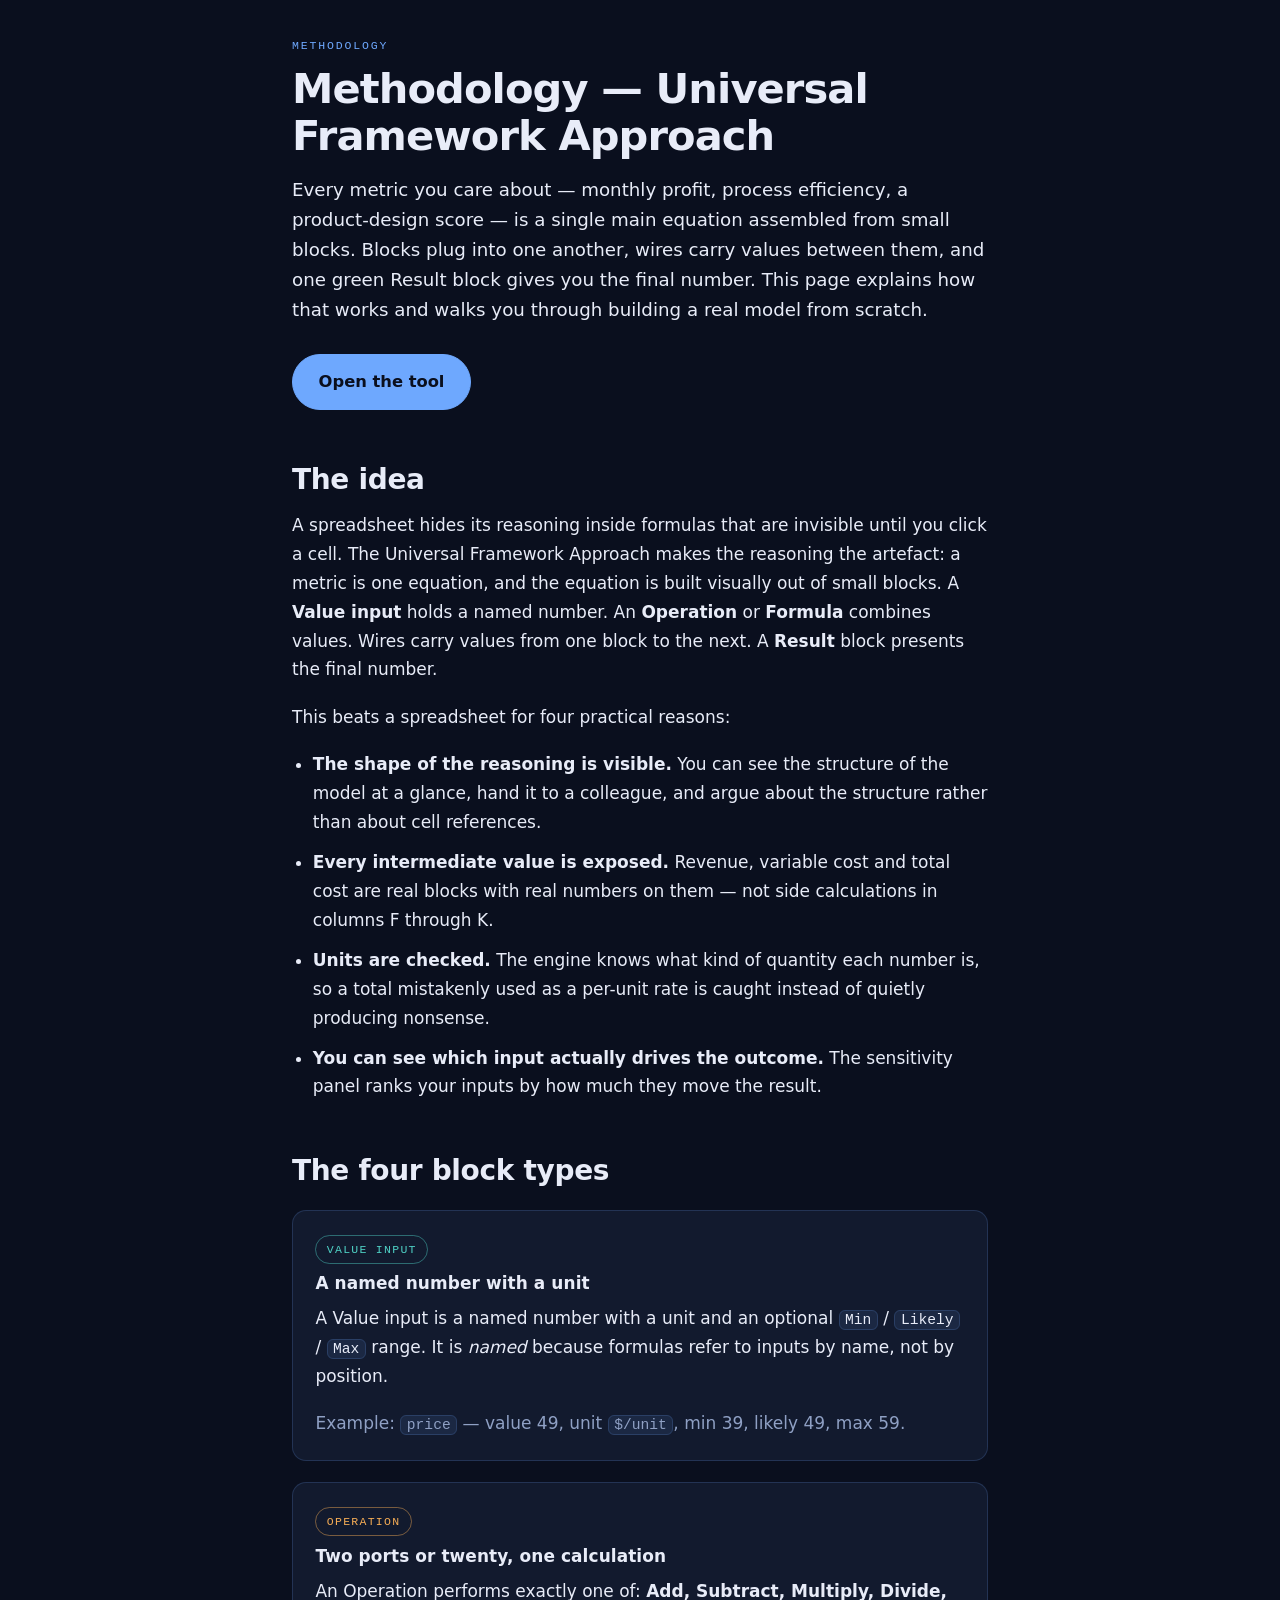
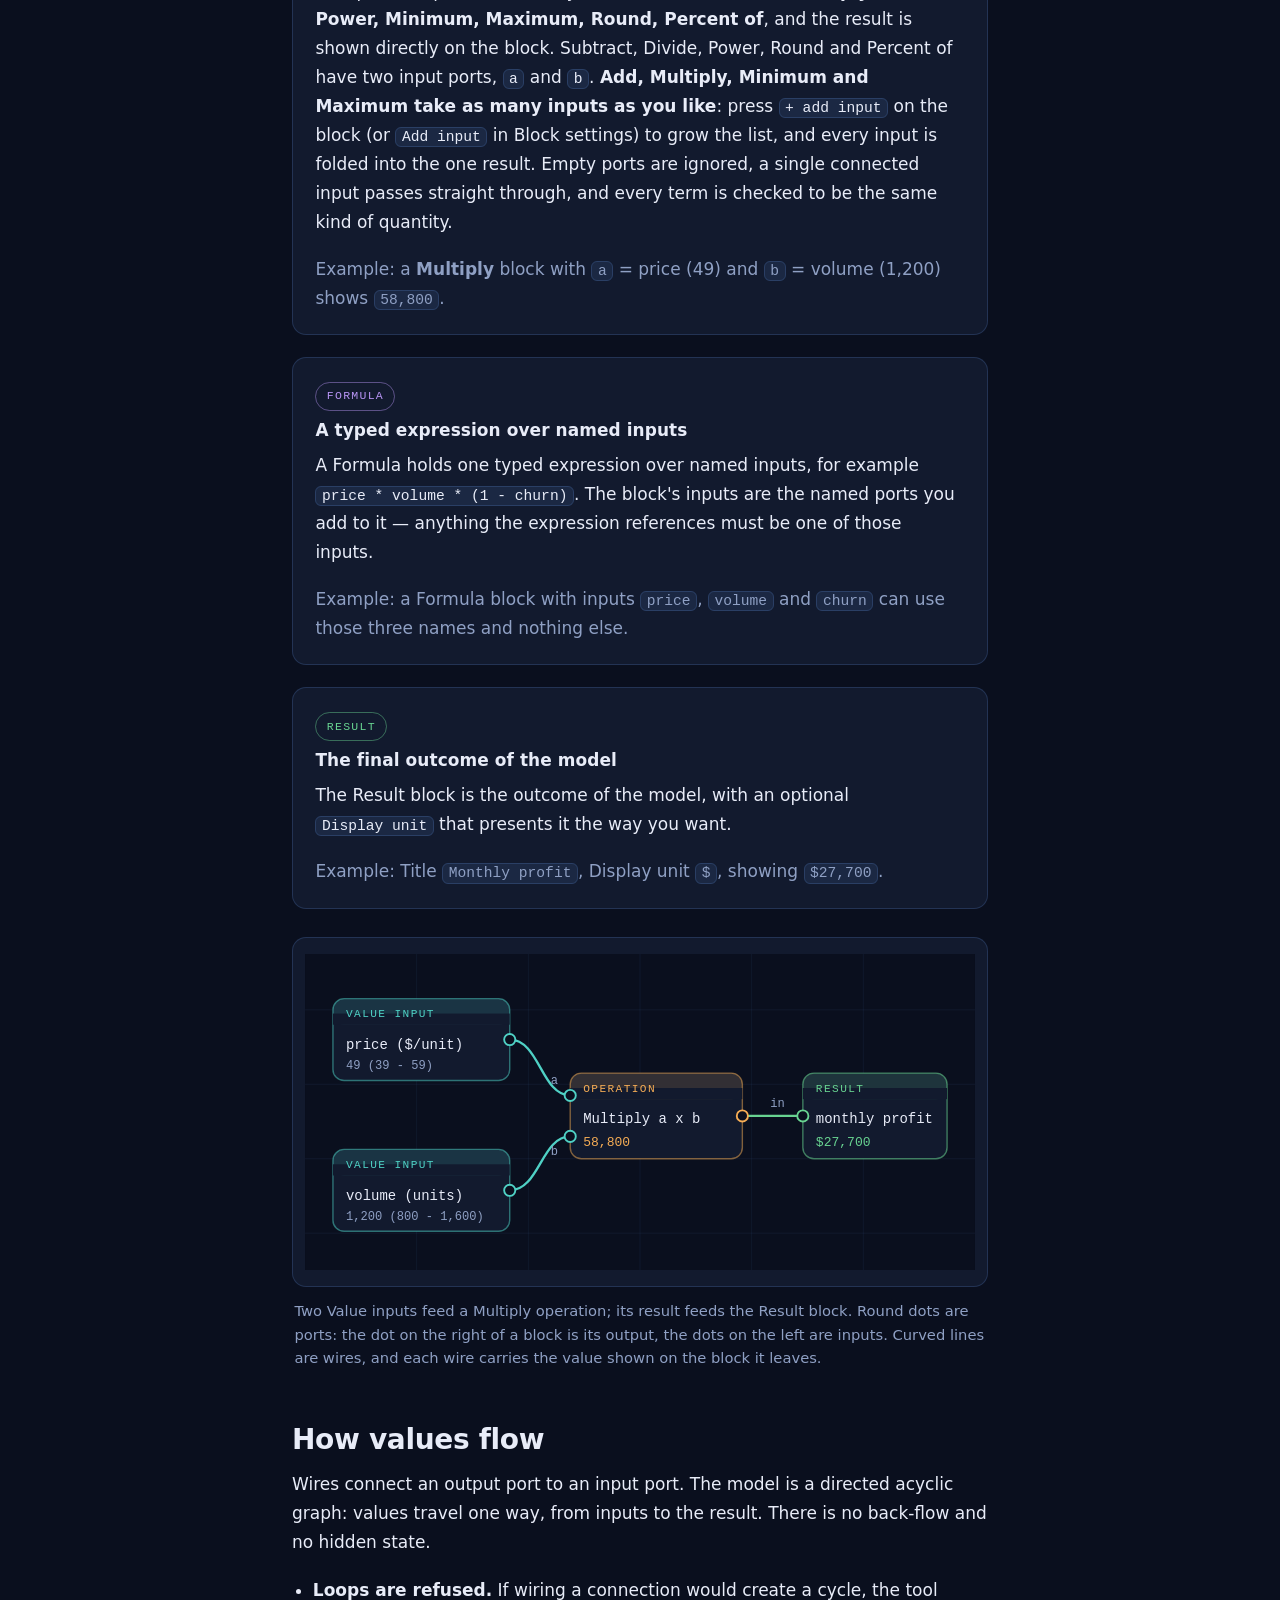
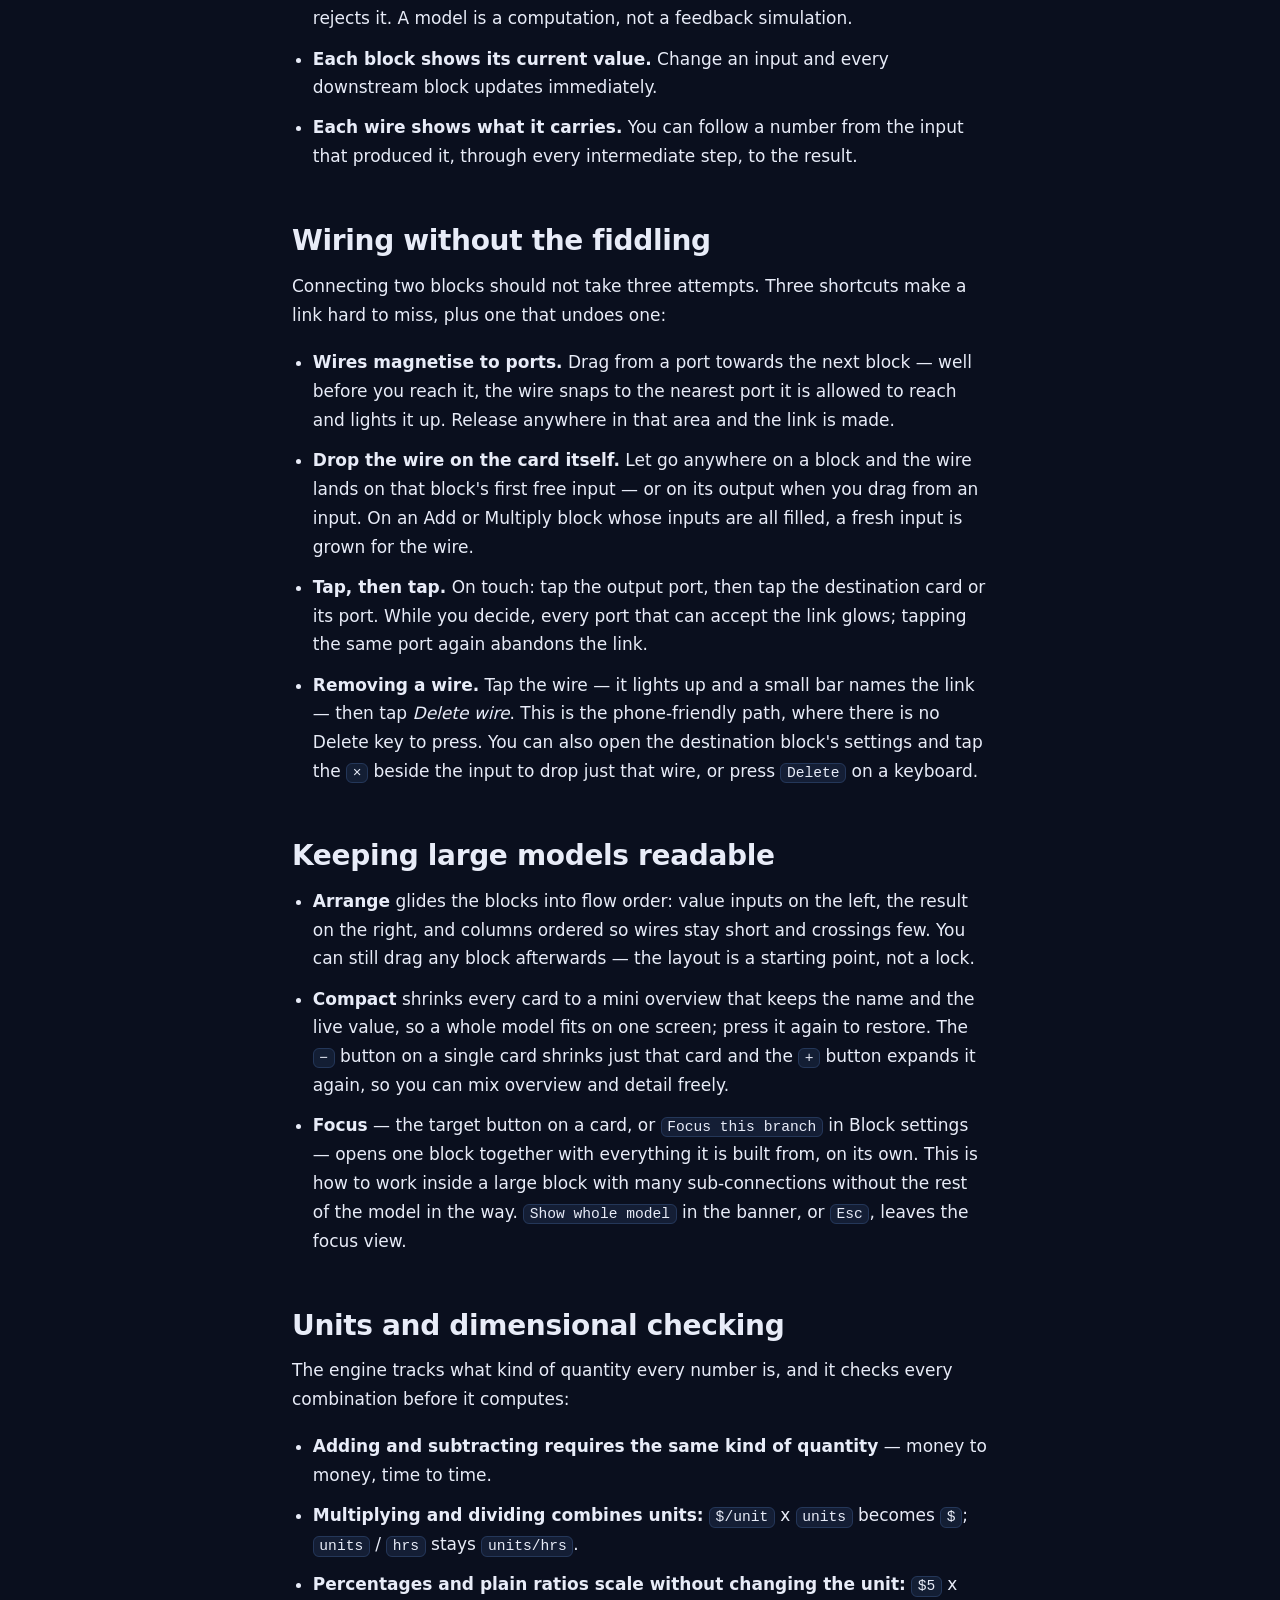
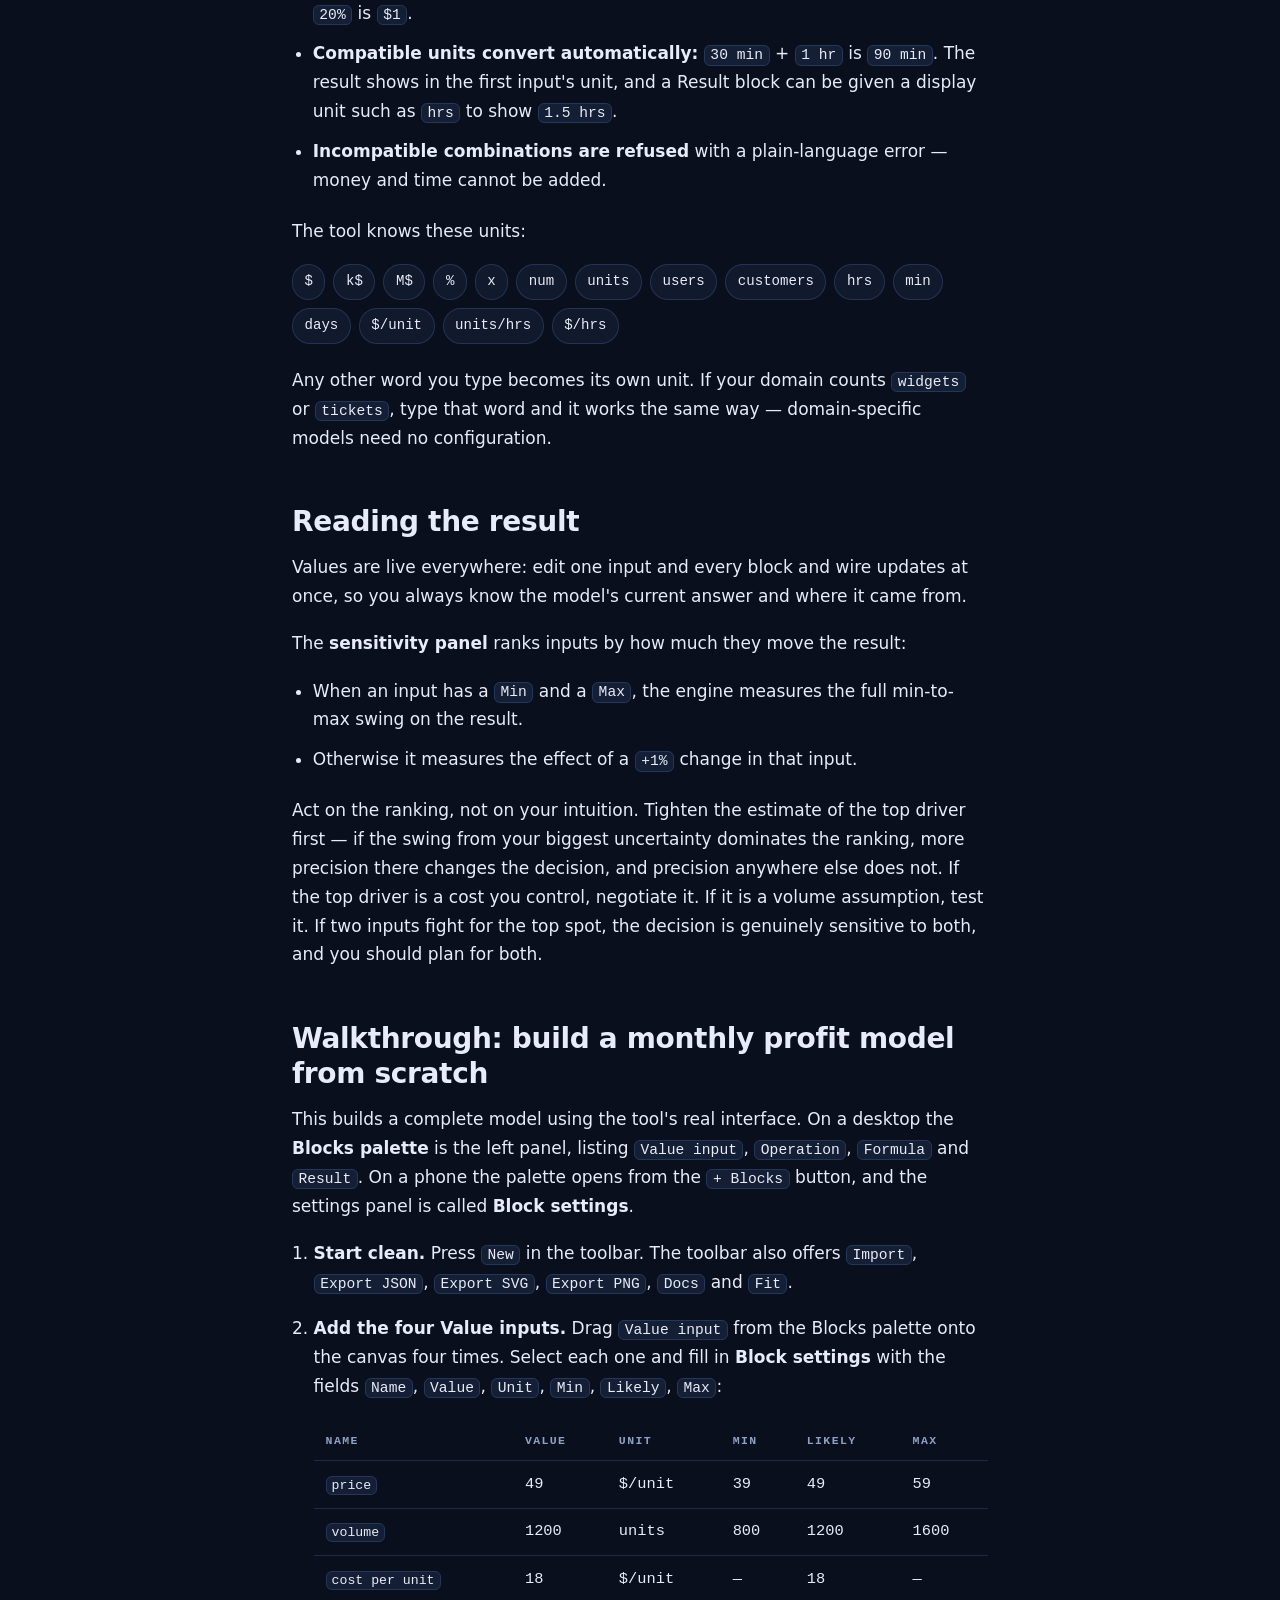
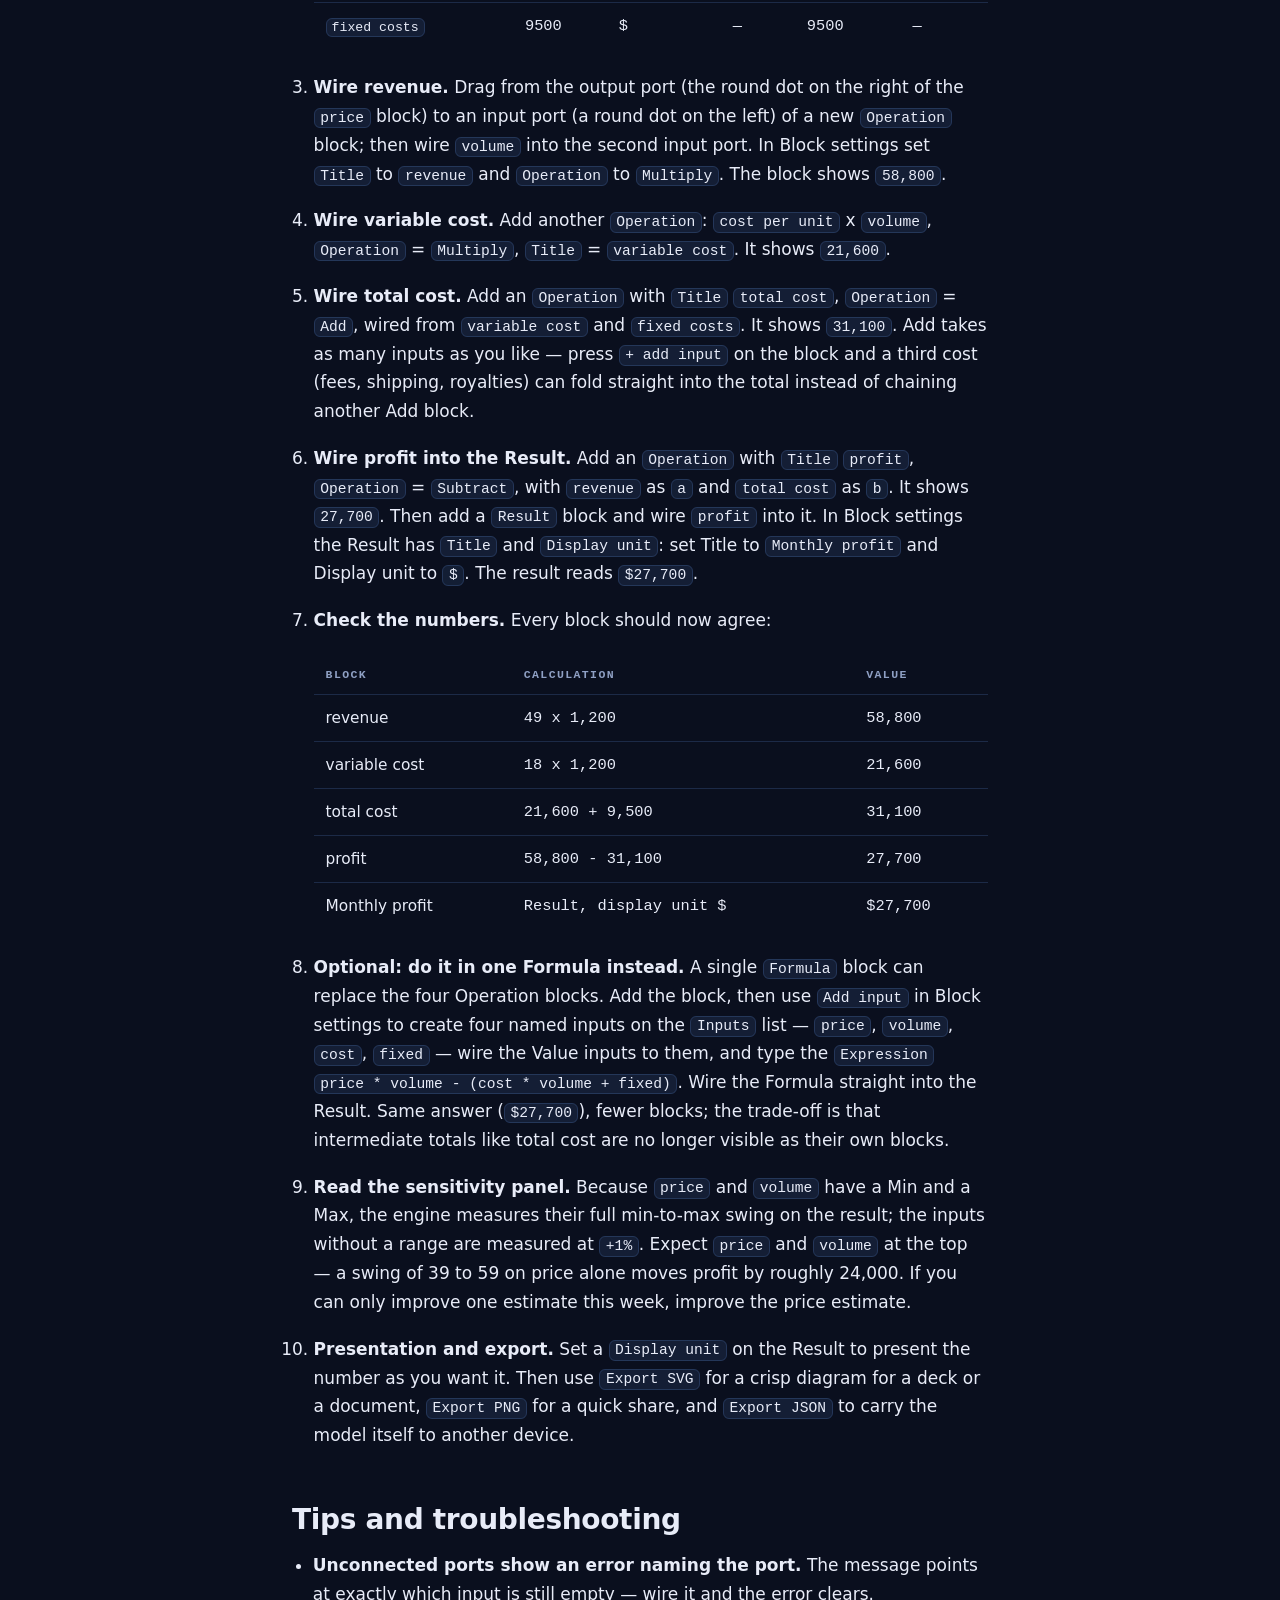
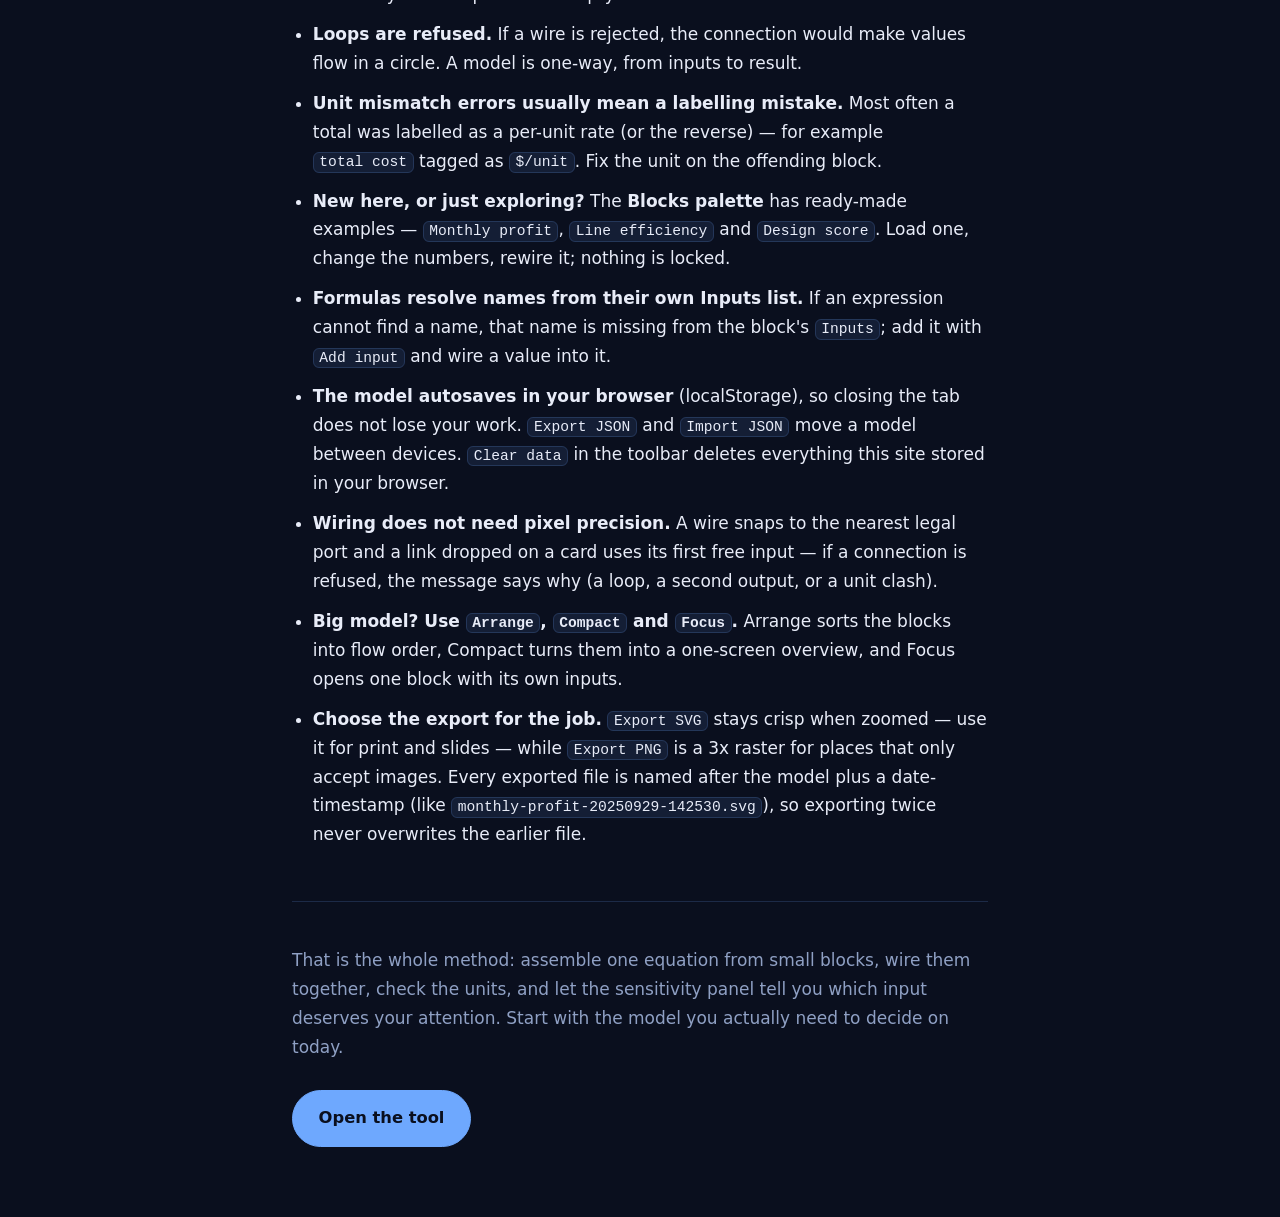
==== commit 889d3001: "Make Arrange glide blocks to their new positions" ====
--- a/docs/methodology.html
+++ b/docs/methodology.html
@@ -319,7 +319,7 @@
 
 <h2>Keeping large models readable</h2>
 <ul>
-  <li><strong>Arrange</strong> lays the blocks out in flow order: value inputs on the left, the result on the right, and columns ordered so wires stay short and crossings few. You can still drag any block afterwards &mdash; the layout is a starting point, not a lock.</li>
+  <li><strong>Arrange</strong> glides the blocks into flow order: value inputs on the left, the result on the right, and columns ordered so wires stay short and crossings few. You can still drag any block afterwards &mdash; the layout is a starting point, not a lock.</li>
   <li><strong>Compact</strong> shrinks every card to a mini overview that keeps the name and the live value, so a whole model fits on one screen; press it again to restore. The <code>&#8722;</code> button on a single card shrinks just that card and the <code>+</code> button expands it again, so you can mix overview and detail freely.</li>
   <li><strong>Focus</strong> &mdash; the target button on a card, or <code>Focus this branch</code> in Block settings &mdash; opens one block together with everything it is built from, on its own. This is how to work inside a large block with many sub-connections without the rest of the model in the way. <code>Show whole model</code> in the banner, or <code>Esc</code>, leaves the focus view.</li>
 </ul>
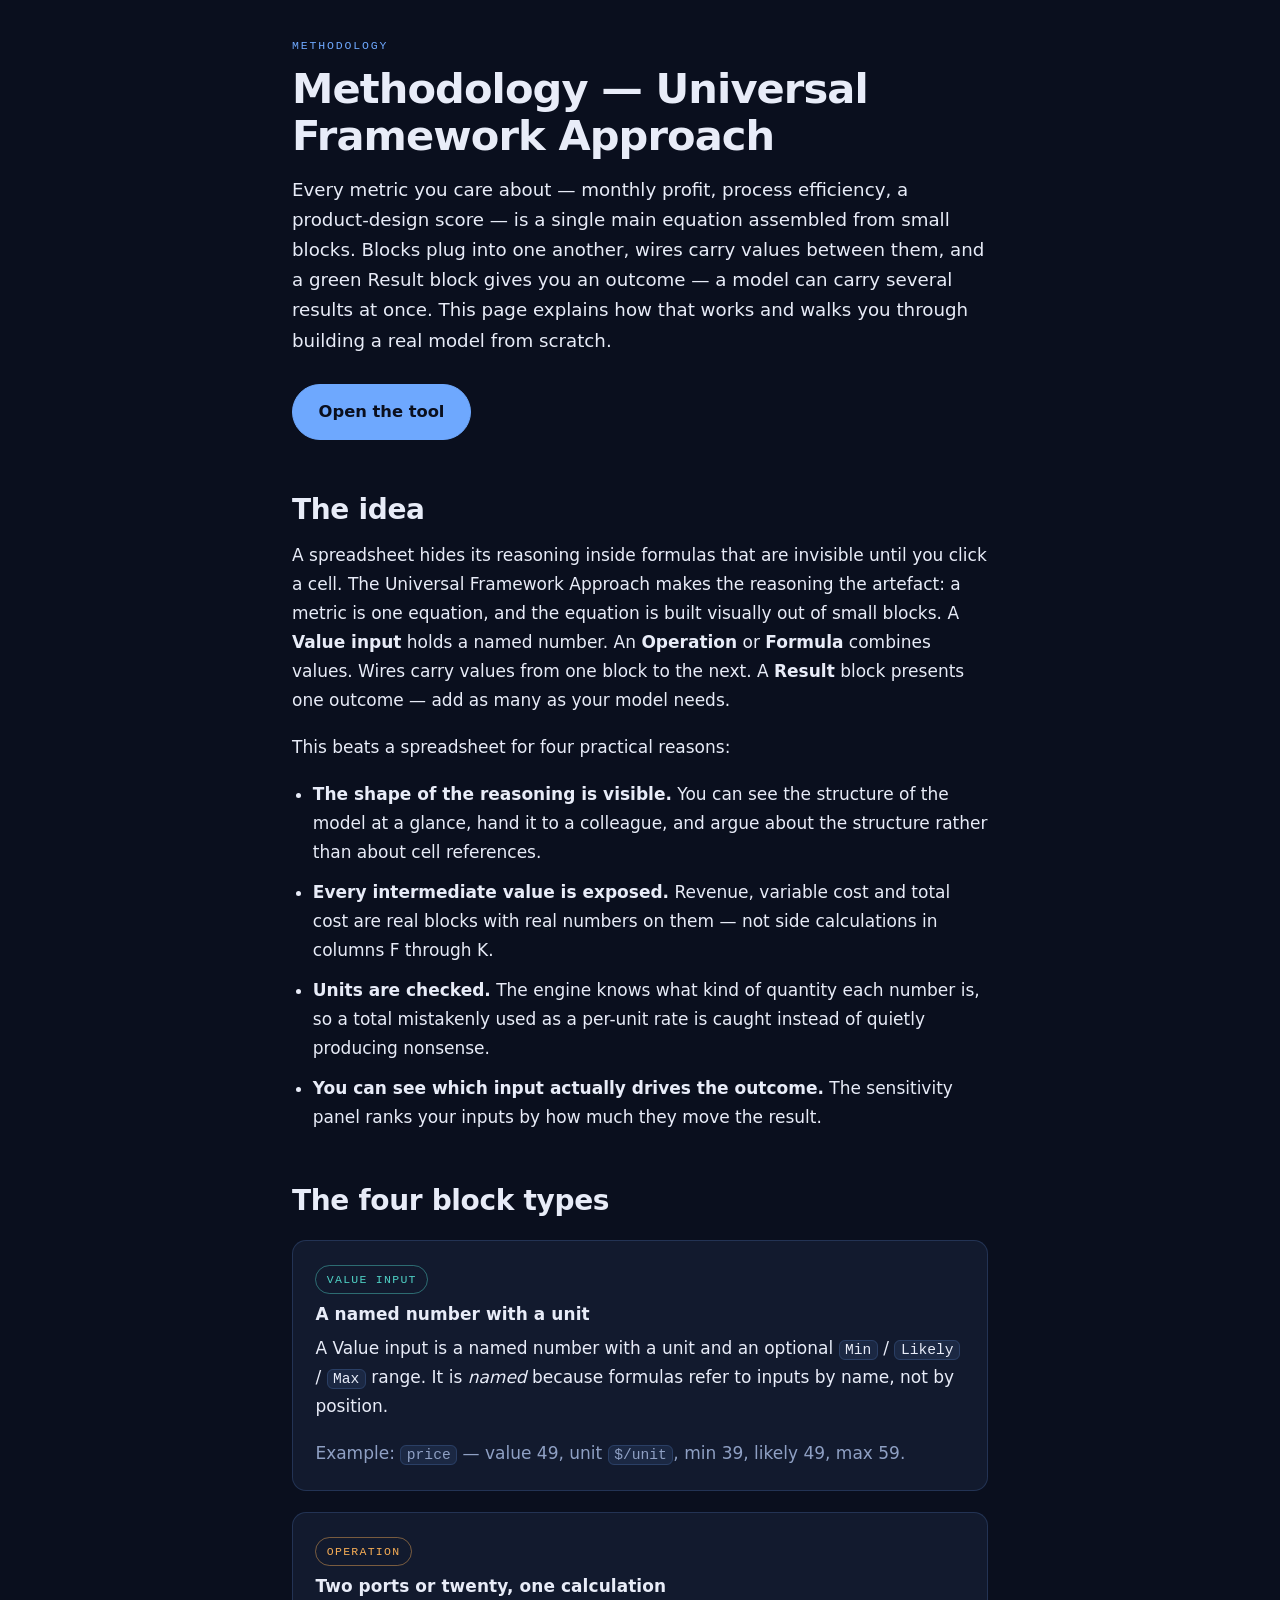
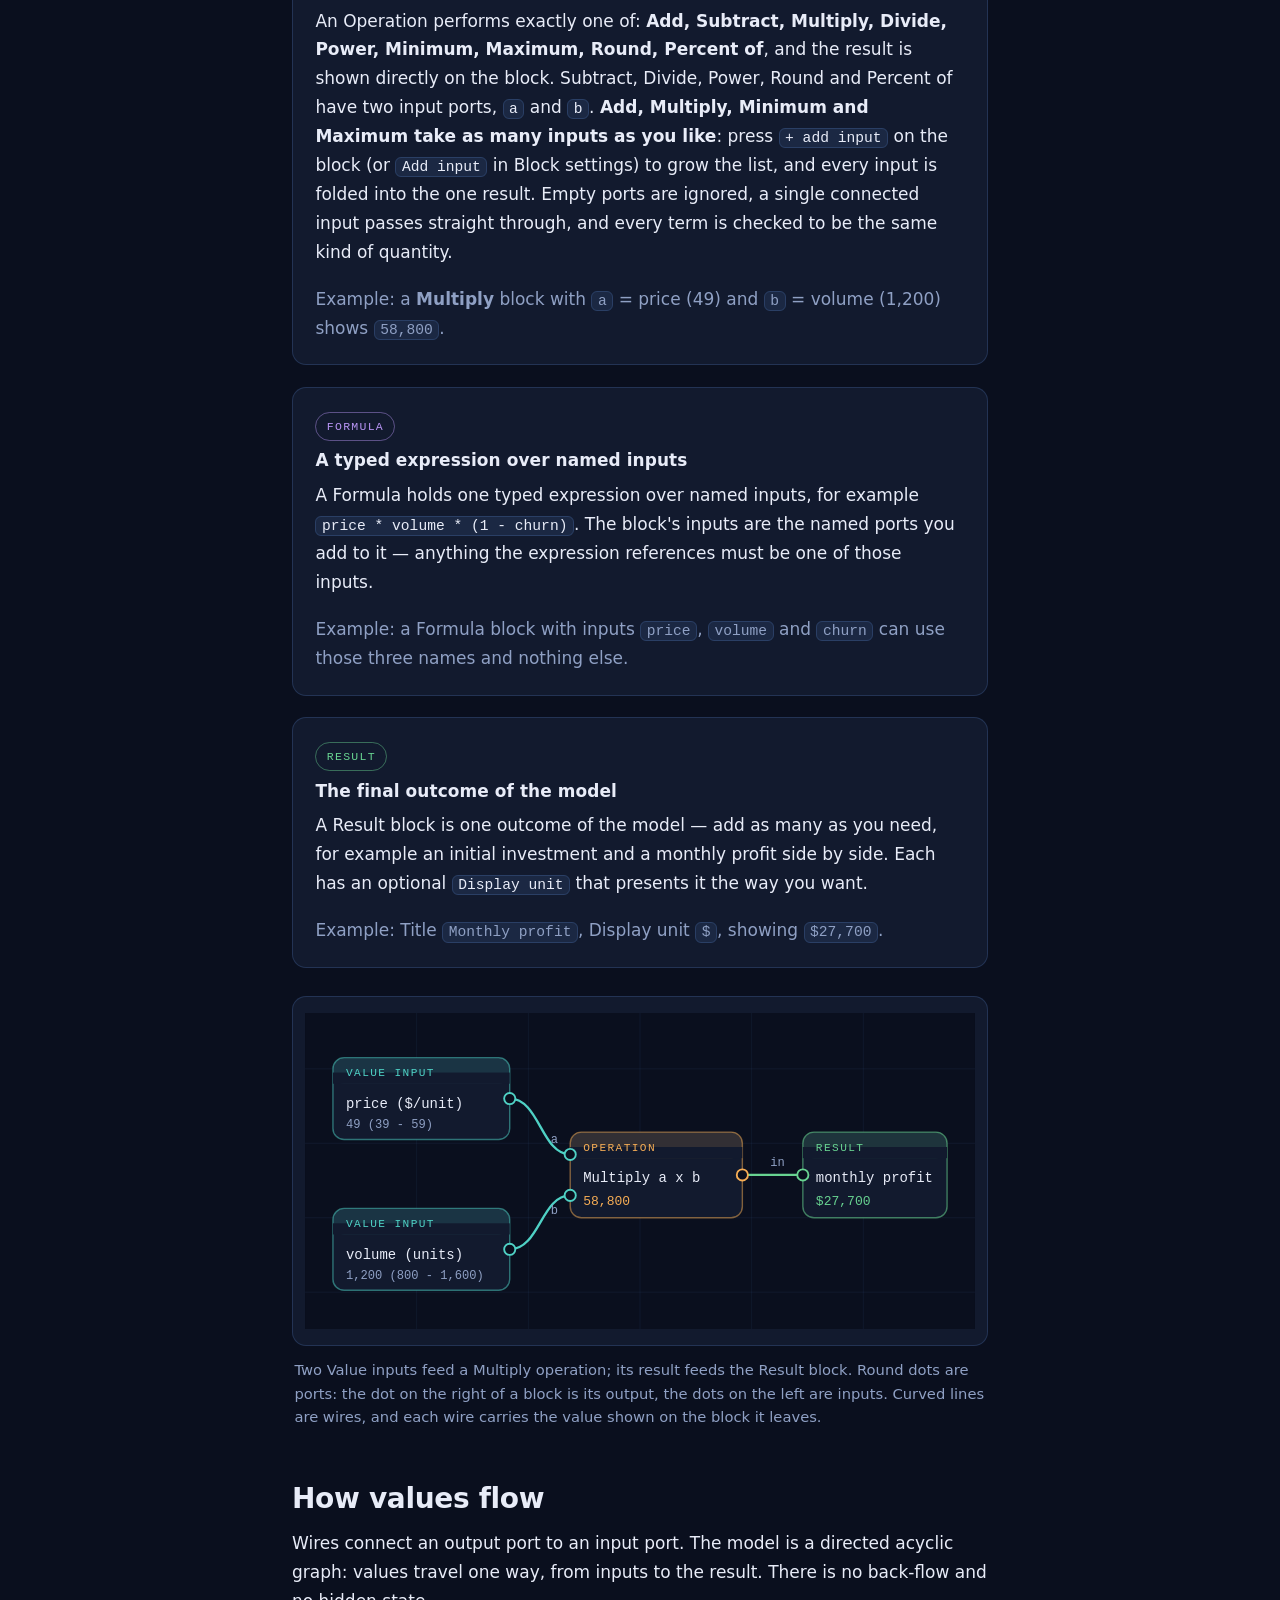
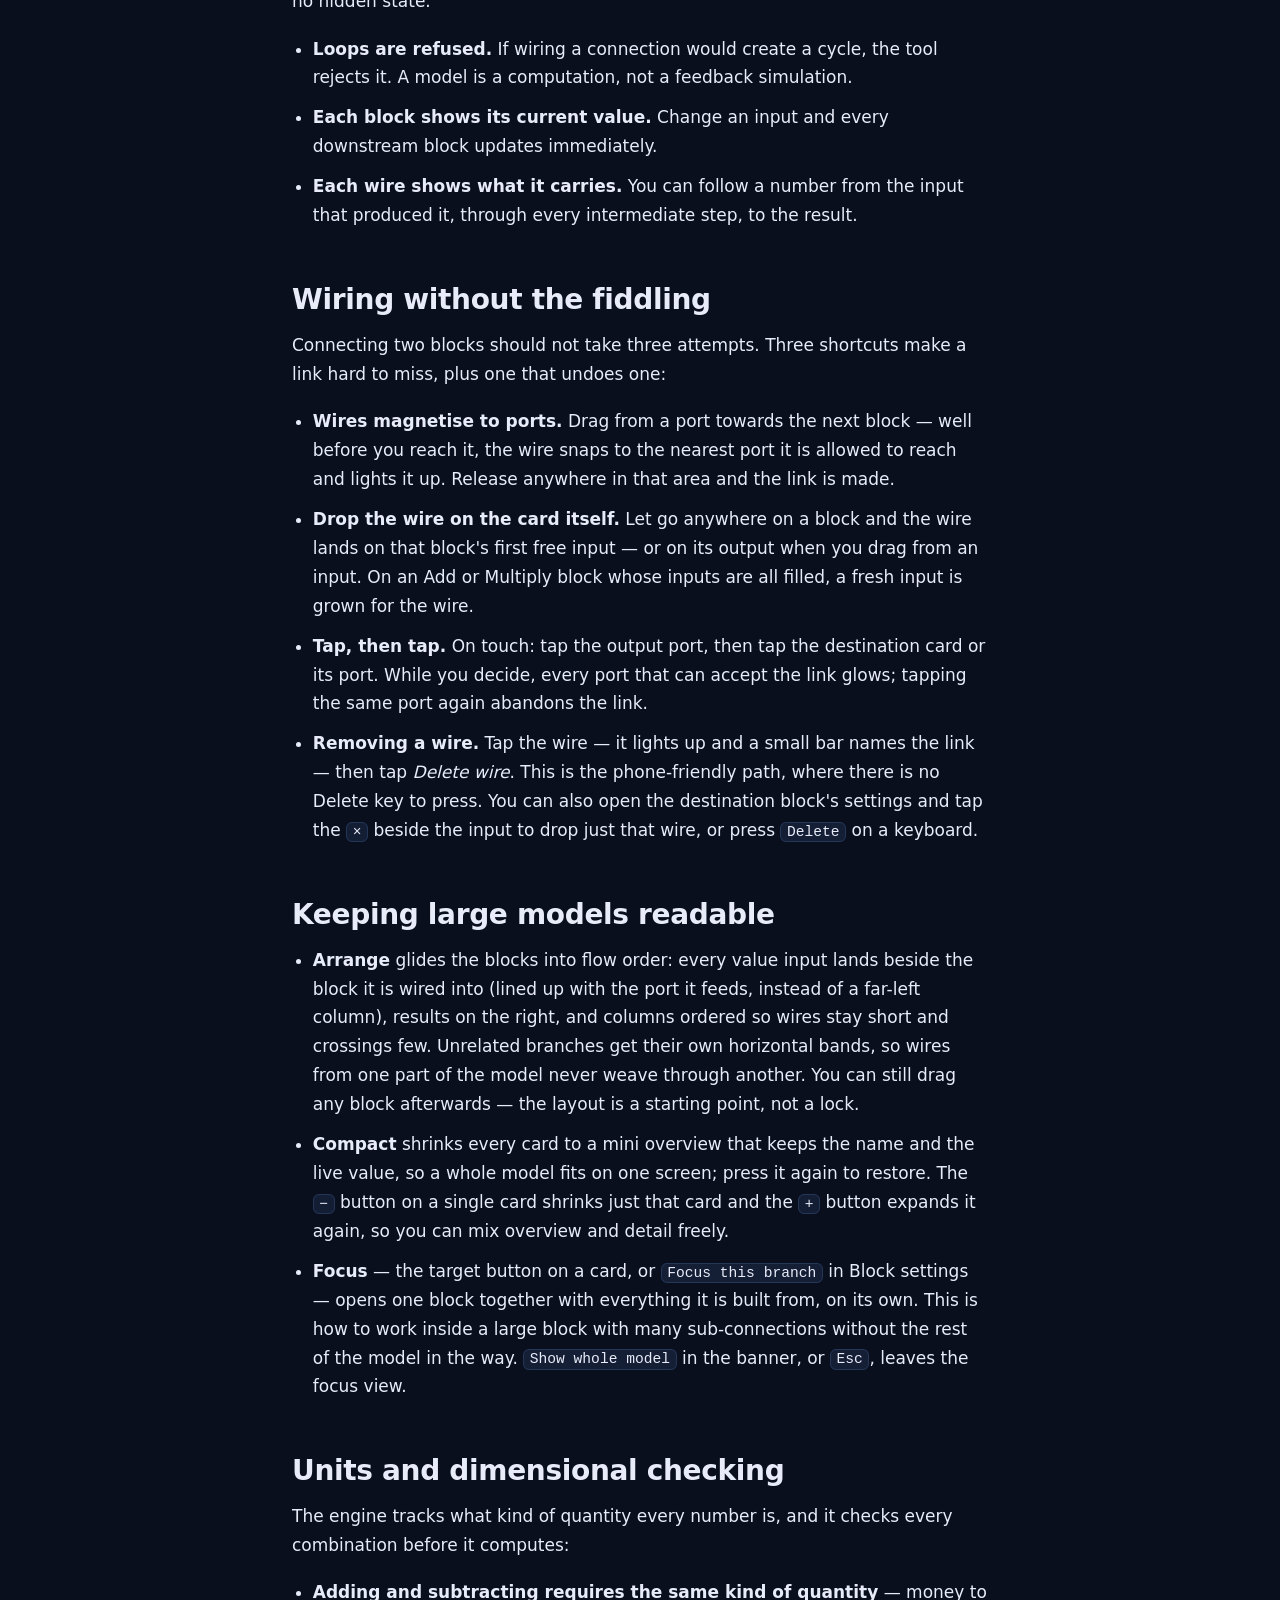
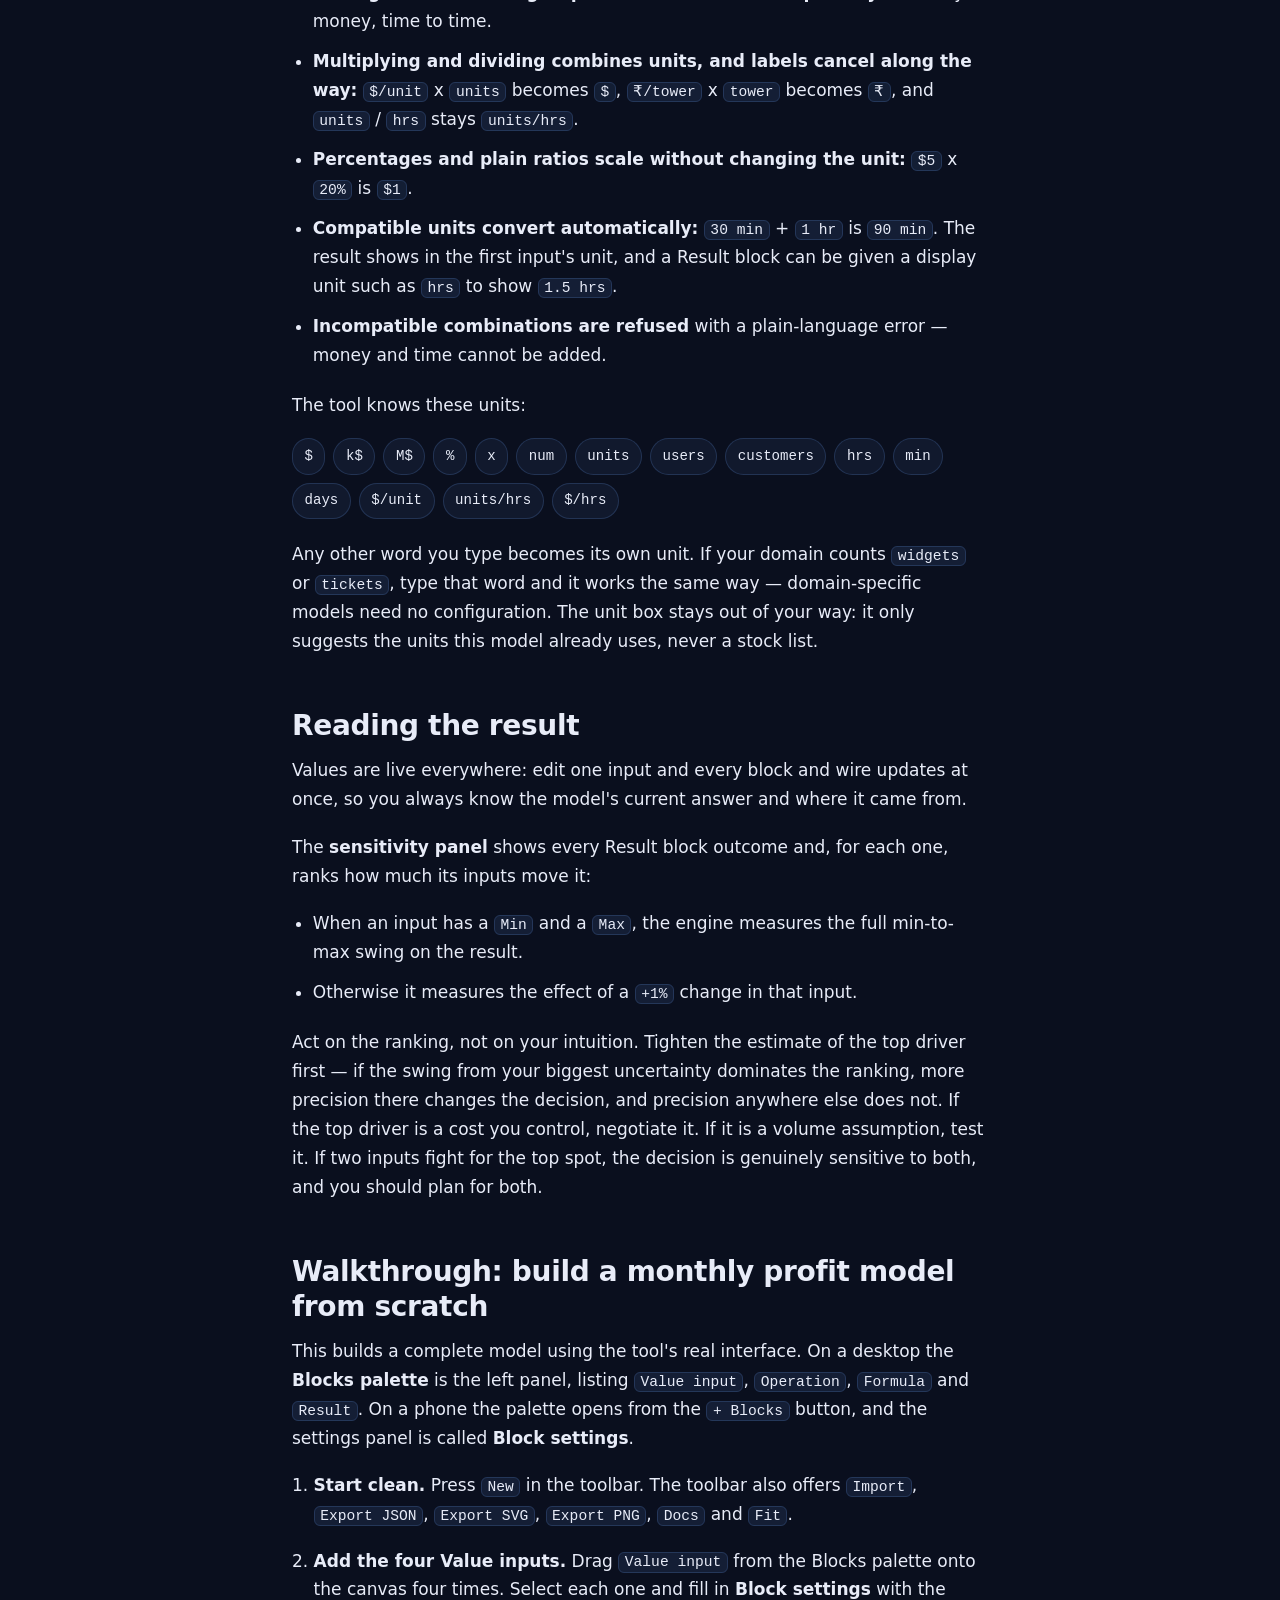
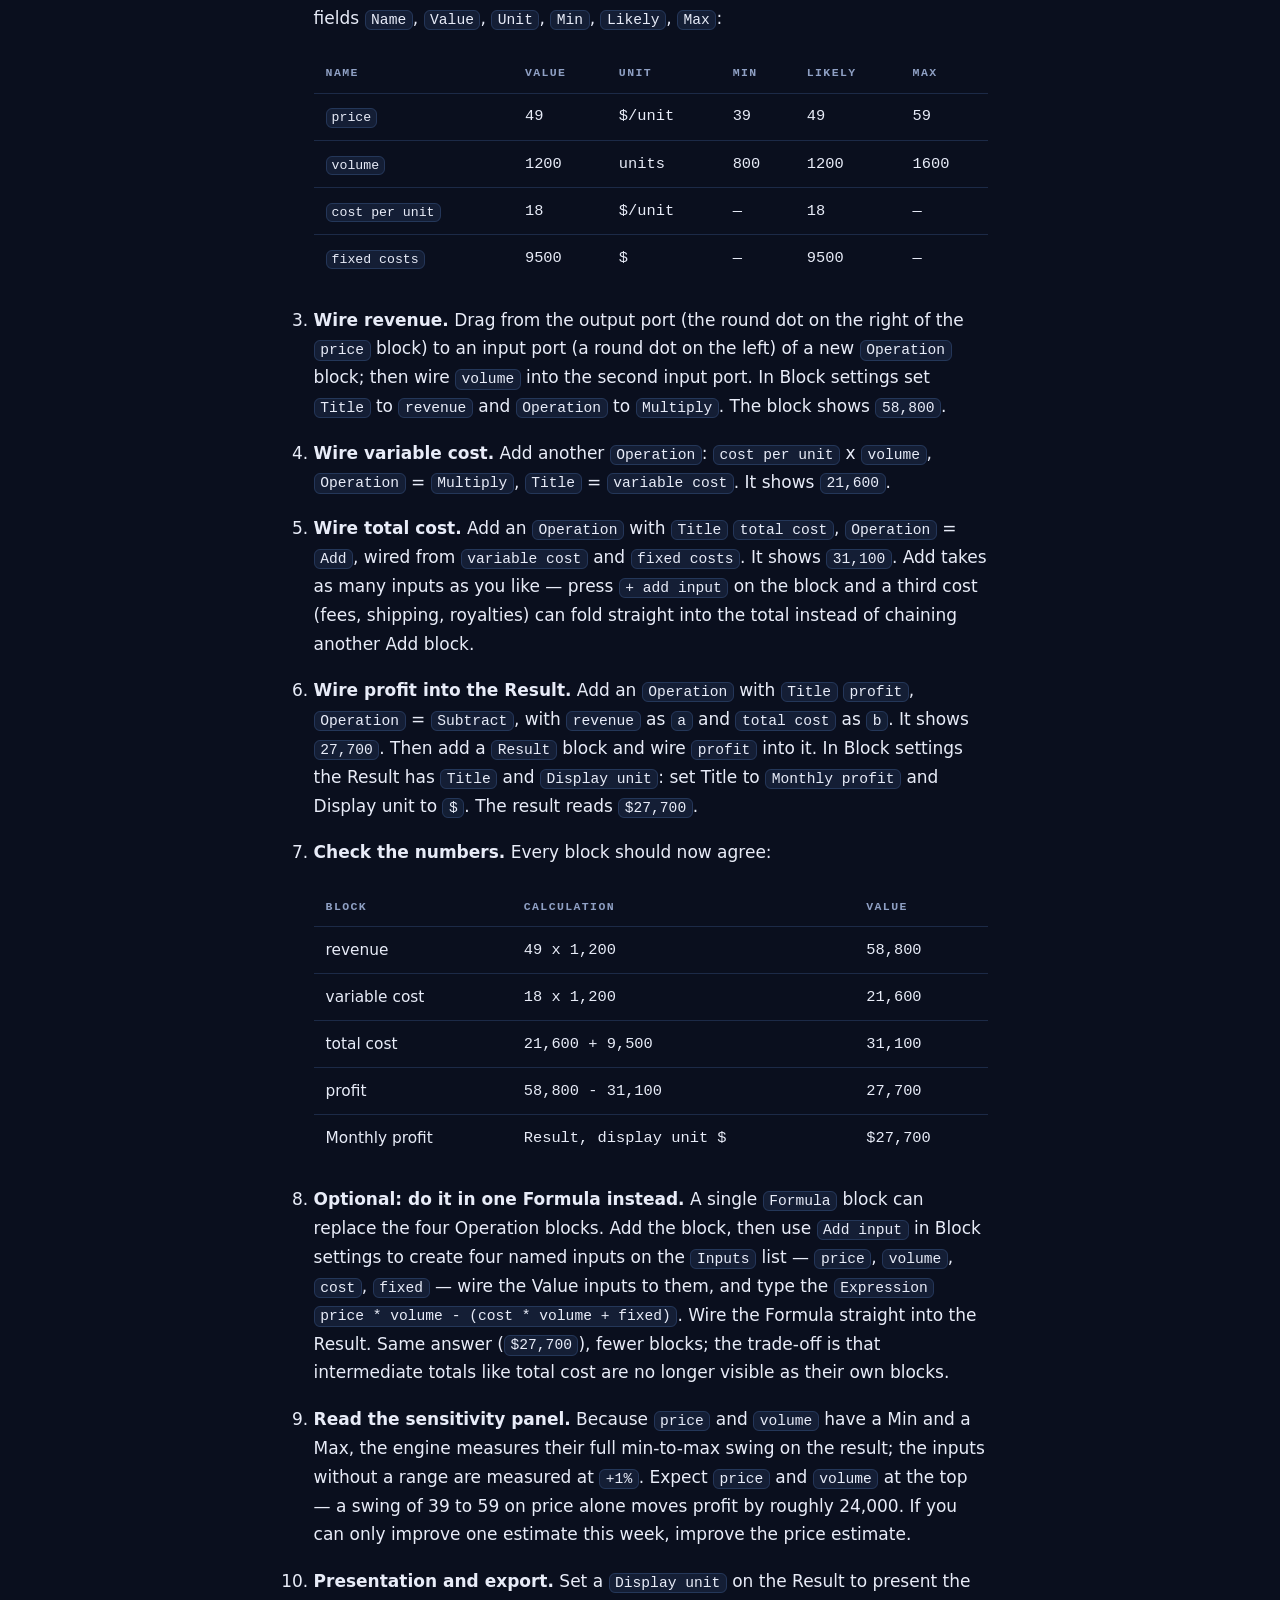
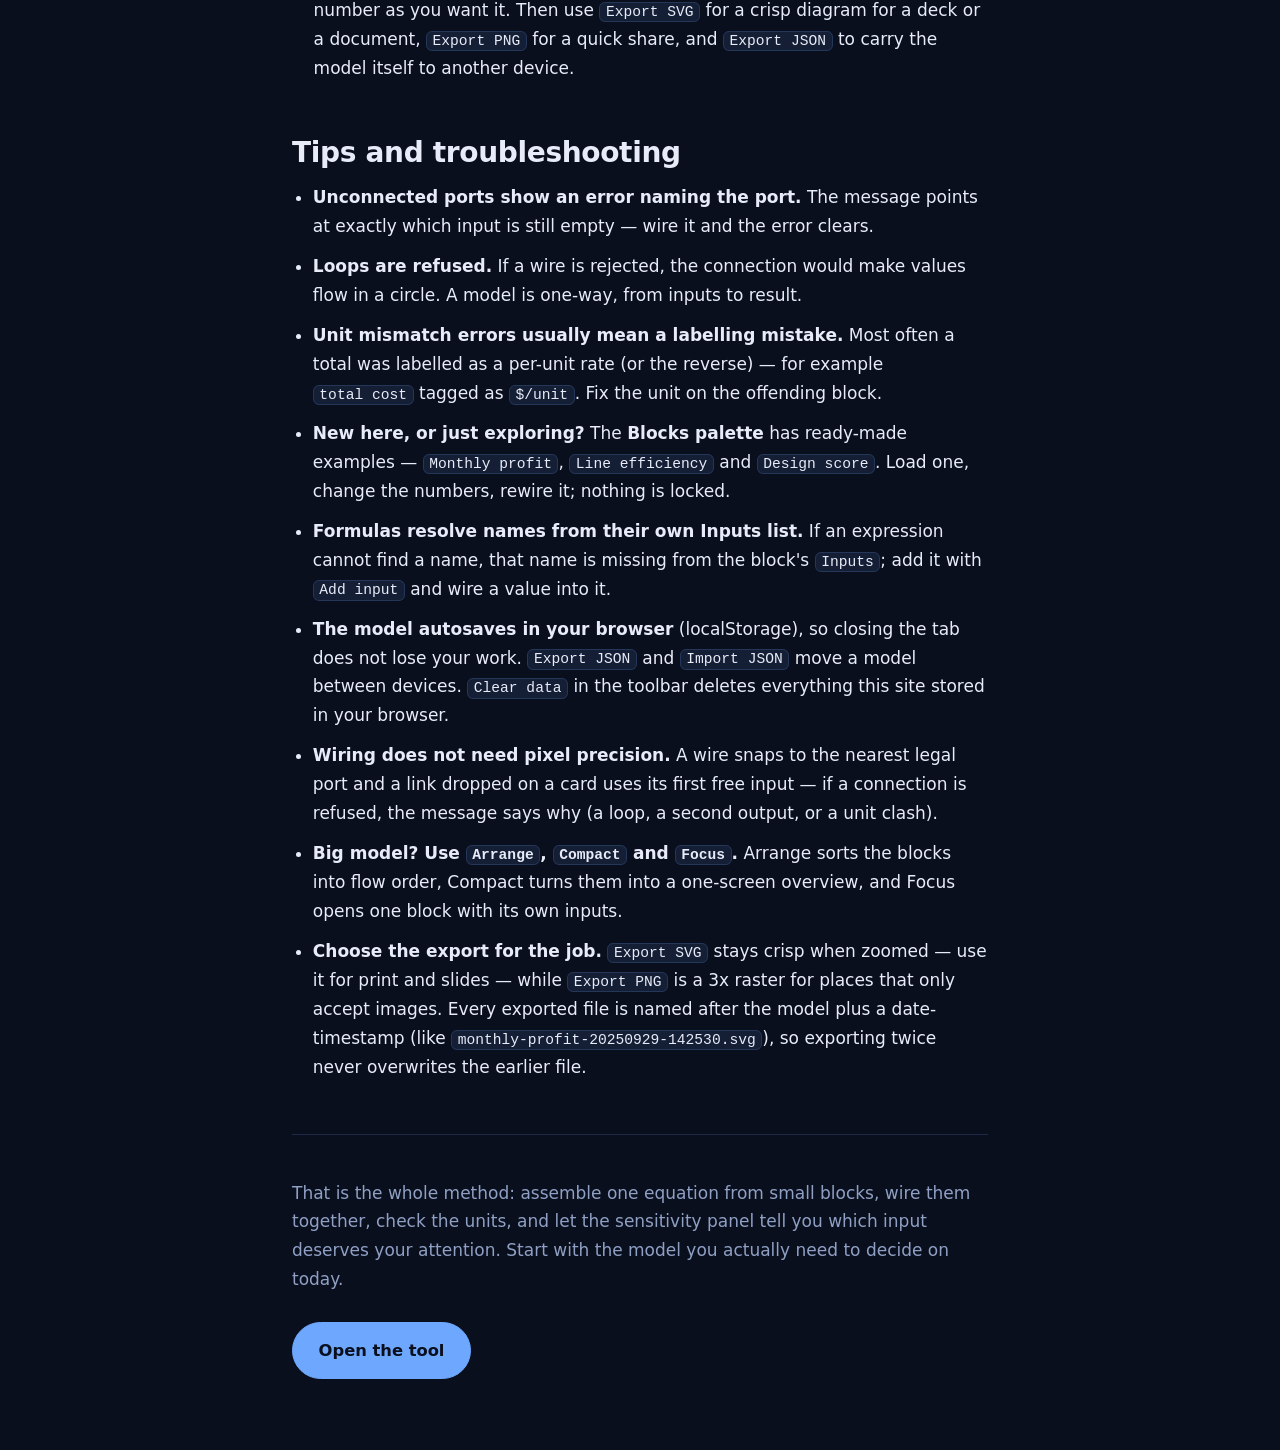
==== commit a0a8b6f2: "Inputs beside their blocks in Arrange, multi-result models, per-result sensitivity - Arrange now dro" ====
--- a/docs/methodology.html
+++ b/docs/methodology.html
@@ -191,12 +191,12 @@
 <header>
   <p class="kicker">Methodology</p>
   <h1>Methodology &mdash; Universal Framework Approach</h1>
-  <p class="lede">Every metric you care about &mdash; monthly profit, process efficiency, a product-design score &mdash; is a single main equation assembled from small blocks. Blocks plug into one another, wires carry values between them, and one green Result block gives you the final number. This page explains how that works and walks you through building a real model from scratch.</p>
+  <p class="lede">Every metric you care about &mdash; monthly profit, process efficiency, a product-design score &mdash; is a single main equation assembled from small blocks. Blocks plug into one another, wires carry values between them, and a green Result block gives you an outcome &mdash; a model can carry several results at once. This page explains how that works and walks you through building a real model from scratch.</p>
   <p class="btn-row"><a class="btn" href="index.html">Open the tool</a></p>
 </header>
 
 <h2>The idea</h2>
-<p>A spreadsheet hides its reasoning inside formulas that are invisible until you click a cell. The Universal Framework Approach makes the reasoning the artefact: a metric is one equation, and the equation is built visually out of small blocks. A <strong>Value input</strong> holds a named number. An <strong>Operation</strong> or <strong>Formula</strong> combines values. Wires carry values from one block to the next. A <strong>Result</strong> block presents the final number.</p>
+<p>A spreadsheet hides its reasoning inside formulas that are invisible until you click a cell. The Universal Framework Approach makes the reasoning the artefact: a metric is one equation, and the equation is built visually out of small blocks. A <strong>Value input</strong> holds a named number. An <strong>Operation</strong> or <strong>Formula</strong> combines values. Wires carry values from one block to the next. A <strong>Result</strong> block presents one outcome &mdash; add as many as your model needs.</p>
 <p>This beats a spreadsheet for four practical reasons:</p>
 <ul>
   <li><strong>The shape of the reasoning is visible.</strong> You can see the structure of the model at a glance, hand it to a colleague, and argue about the structure rather than about cell references.</li>
@@ -231,7 +231,7 @@
 <div class="card">
   <p class="chip chip-green">Result</p>
   <h3>The final outcome of the model</h3>
-  <p>The Result block is the outcome of the model, with an optional <code>Display unit</code> that presents it the way you want.</p>
+  <p>A Result block is one outcome of the model &mdash; add as many as you need, for example an initial investment and a monthly profit side by side. Each has an optional <code>Display unit</code> that presents it the way you want.</p>
   <p class="muted">Example: Title <code>Monthly profit</code>, Display unit <code>$</code>, showing <code>$27,700</code>.</p>
 </div>
 
@@ -319,7 +319,7 @@
 
 <h2>Keeping large models readable</h2>
 <ul>
-  <li><strong>Arrange</strong> glides the blocks into flow order: value inputs on the left, the result on the right, and columns ordered so wires stay short and crossings few. You can still drag any block afterwards &mdash; the layout is a starting point, not a lock.</li>
+  <li><strong>Arrange</strong> glides the blocks into flow order: every value input lands beside the block it is wired into (lined up with the port it feeds, instead of a far-left column), results on the right, and columns ordered so wires stay short and crossings few. Unrelated branches get their own horizontal bands, so wires from one part of the model never weave through another. You can still drag any block afterwards &mdash; the layout is a starting point, not a lock.</li>
   <li><strong>Compact</strong> shrinks every card to a mini overview that keeps the name and the live value, so a whole model fits on one screen; press it again to restore. The <code>&#8722;</code> button on a single card shrinks just that card and the <code>+</code> button expands it again, so you can mix overview and detail freely.</li>
   <li><strong>Focus</strong> &mdash; the target button on a card, or <code>Focus this branch</code> in Block settings &mdash; opens one block together with everything it is built from, on its own. This is how to work inside a large block with many sub-connections without the rest of the model in the way. <code>Show whole model</code> in the banner, or <code>Esc</code>, leaves the focus view.</li>
 </ul>
@@ -328,7 +328,7 @@
 <p>The engine tracks what kind of quantity every number is, and it checks every combination before it computes:</p>
 <ul>
   <li><strong>Adding and subtracting requires the same kind of quantity</strong> &mdash; money to money, time to time.</li>
-  <li><strong>Multiplying and dividing combines units:</strong> <code>$/unit</code> x <code>units</code> becomes <code>$</code>; <code>units</code> / <code>hrs</code> stays <code>units/hrs</code>.</li>
+  <li><strong>Multiplying and dividing combines units, and labels cancel along the way:</strong> <code>$/unit</code> x <code>units</code> becomes <code>$</code>, <code>&#8377;/tower</code> x <code>tower</code> becomes <code>&#8377;</code>, and <code>units</code> / <code>hrs</code> stays <code>units/hrs</code>.</li>
   <li><strong>Percentages and plain ratios scale without changing the unit:</strong> <code>$5</code> x <code>20%</code> is <code>$1</code>.</li>
   <li><strong>Compatible units convert automatically:</strong> <code>30 min</code> + <code>1 hr</code> is <code>90 min</code>. The result shows in the first input's unit, and a Result block can be given a display unit such as <code>hrs</code> to show <code>1.5 hrs</code>.</li>
   <li><strong>Incompatible combinations are refused</strong> with a plain-language error &mdash; money and time cannot be added.</li>
@@ -337,11 +337,11 @@
 <ul class="units">
   <li>$</li><li>k$</li><li>M$</li><li>%</li><li>x</li><li>num</li><li>units</li><li>users</li><li>customers</li><li>hrs</li><li>min</li><li>days</li><li>$/unit</li><li>units/hrs</li><li>$/hrs</li>
 </ul>
-<p>Any other word you type becomes its own unit. If your domain counts <code>widgets</code> or <code>tickets</code>, type that word and it works the same way &mdash; domain-specific models need no configuration.</p>
+<p>Any other word you type becomes its own unit. If your domain counts <code>widgets</code> or <code>tickets</code>, type that word and it works the same way &mdash; domain-specific models need no configuration. The unit box stays out of your way: it only suggests the units this model already uses, never a stock list.</p>
 
 <h2>Reading the result</h2>
 <p>Values are live everywhere: edit one input and every block and wire updates at once, so you always know the model's current answer and where it came from.</p>
-<p>The <strong>sensitivity panel</strong> ranks inputs by how much they move the result:</p>
+<p>The <strong>sensitivity panel</strong> shows every Result block outcome and, for each one, ranks how much its inputs move it:</p>
 <ul>
   <li>When an input has a <code>Min</code> and a <code>Max</code>, the engine measures the full min-to-max swing on the result.</li>
   <li>Otherwise it measures the effect of a <code>+1%</code> change in that input.</li>
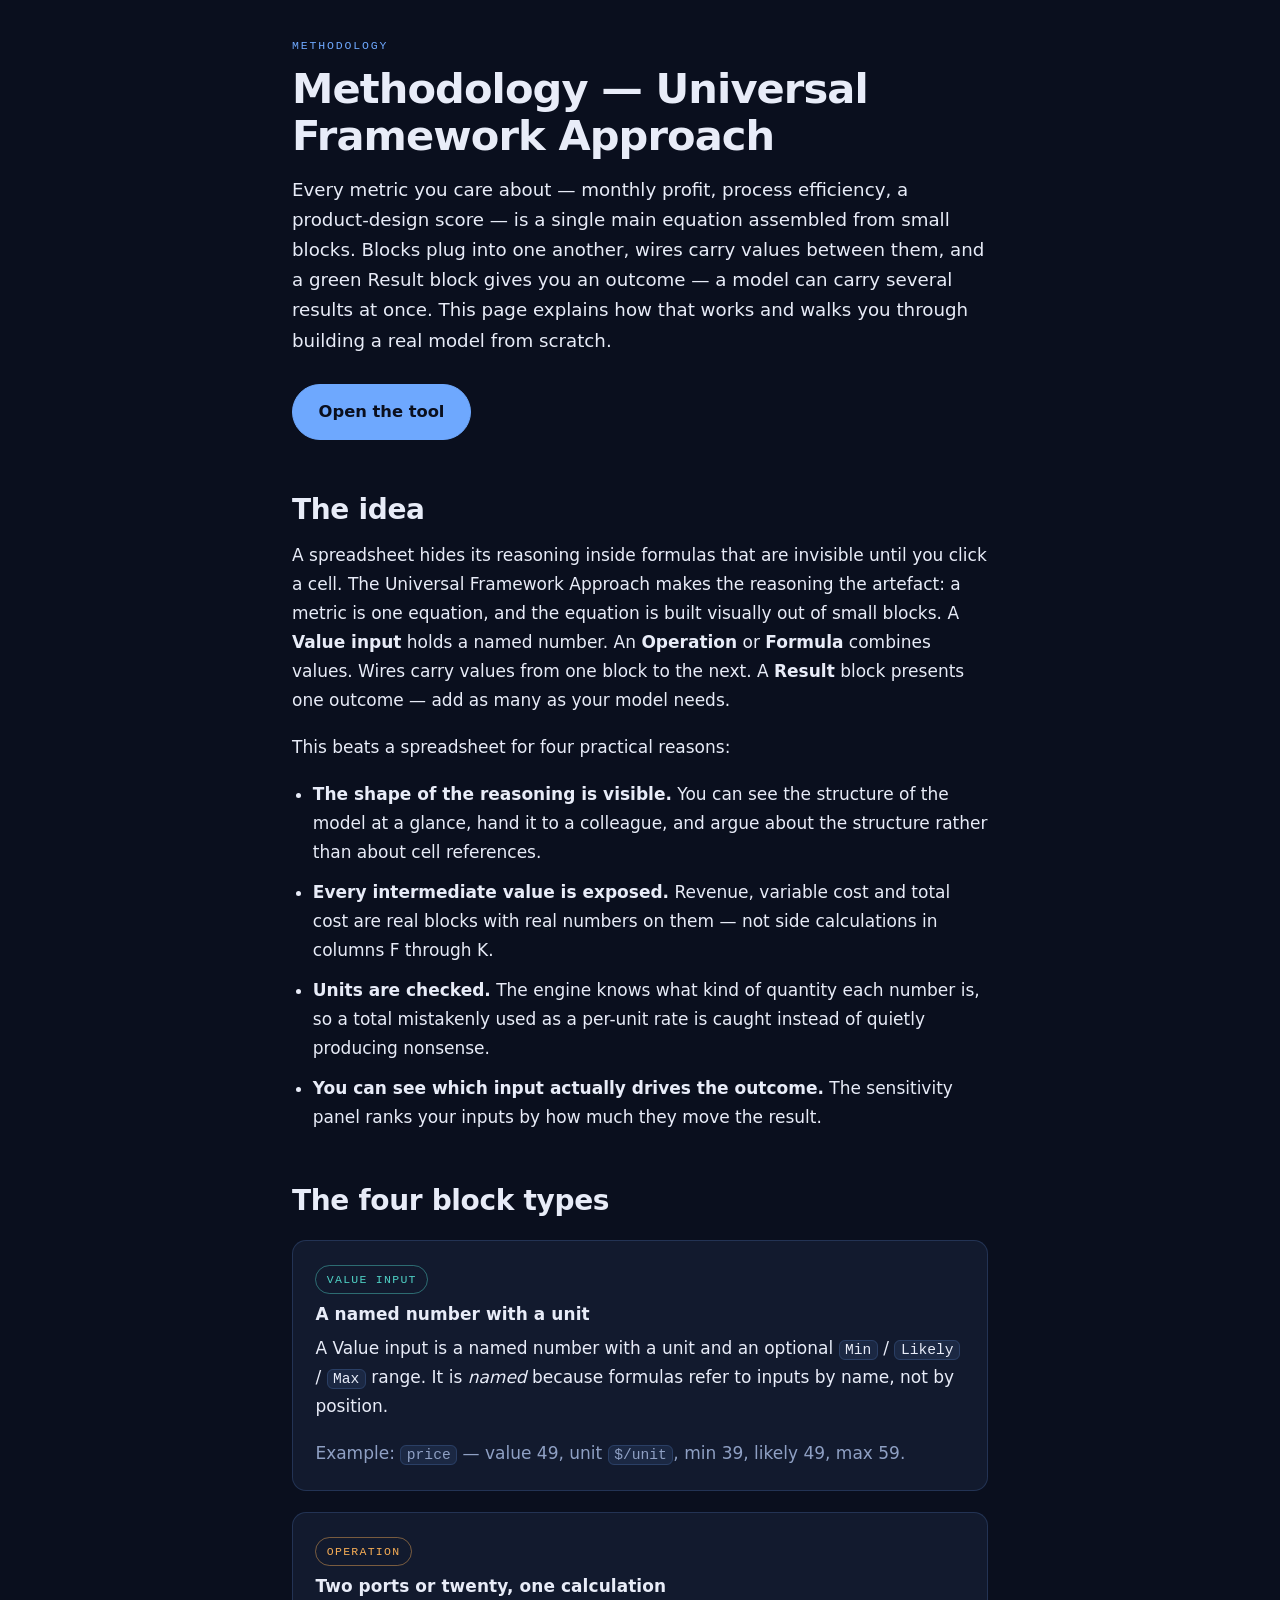
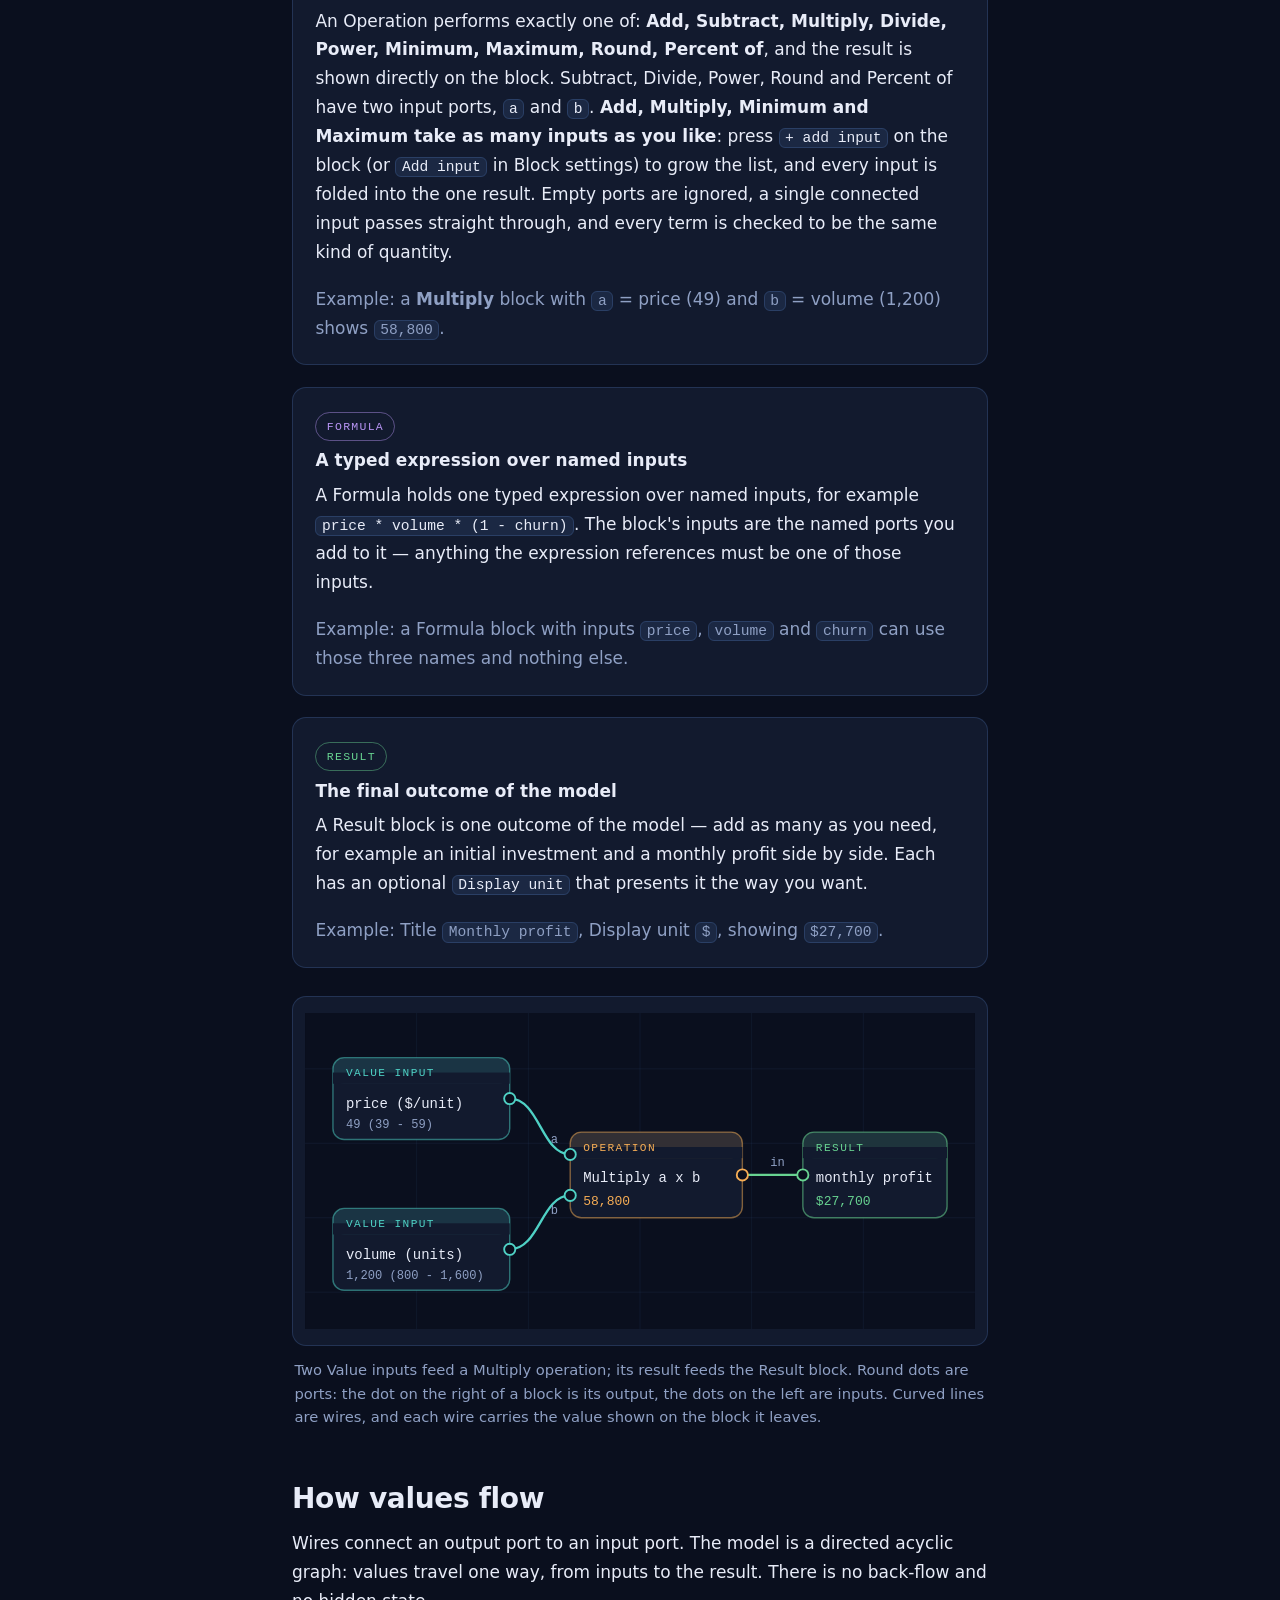
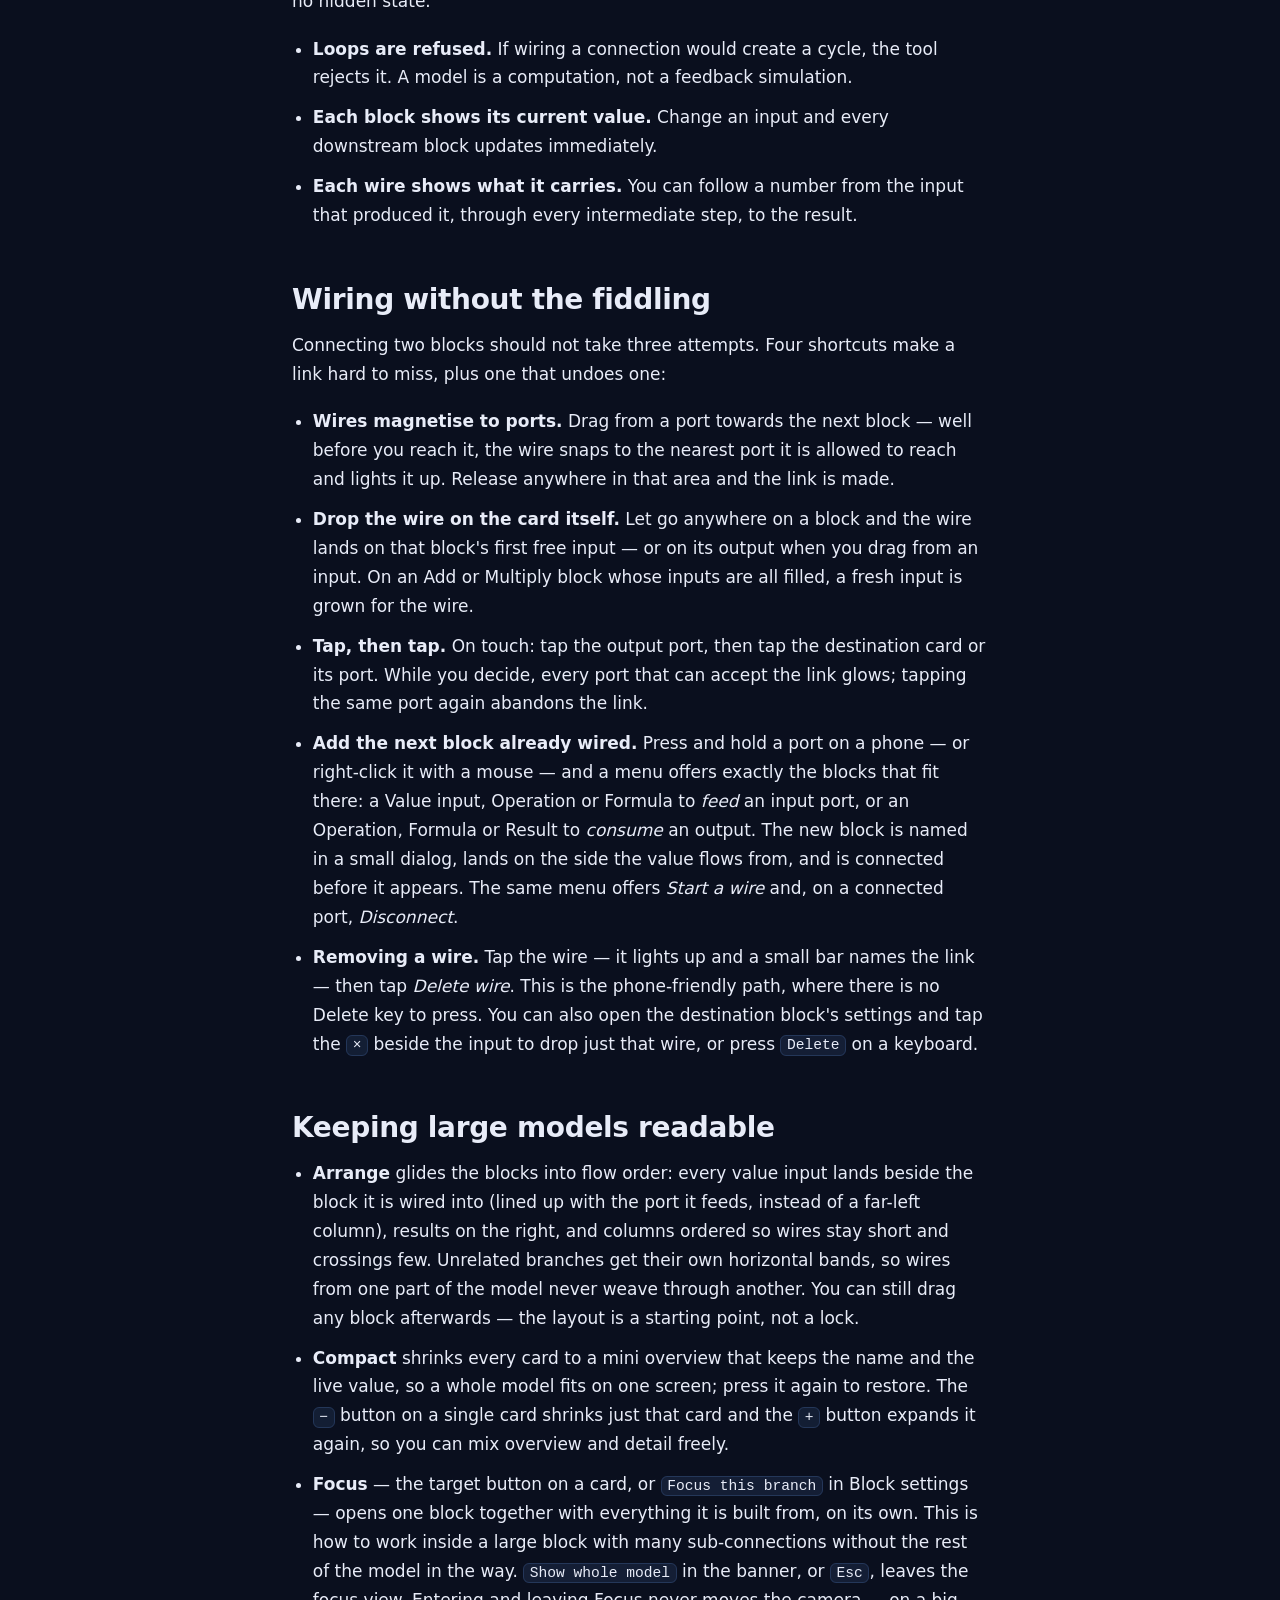
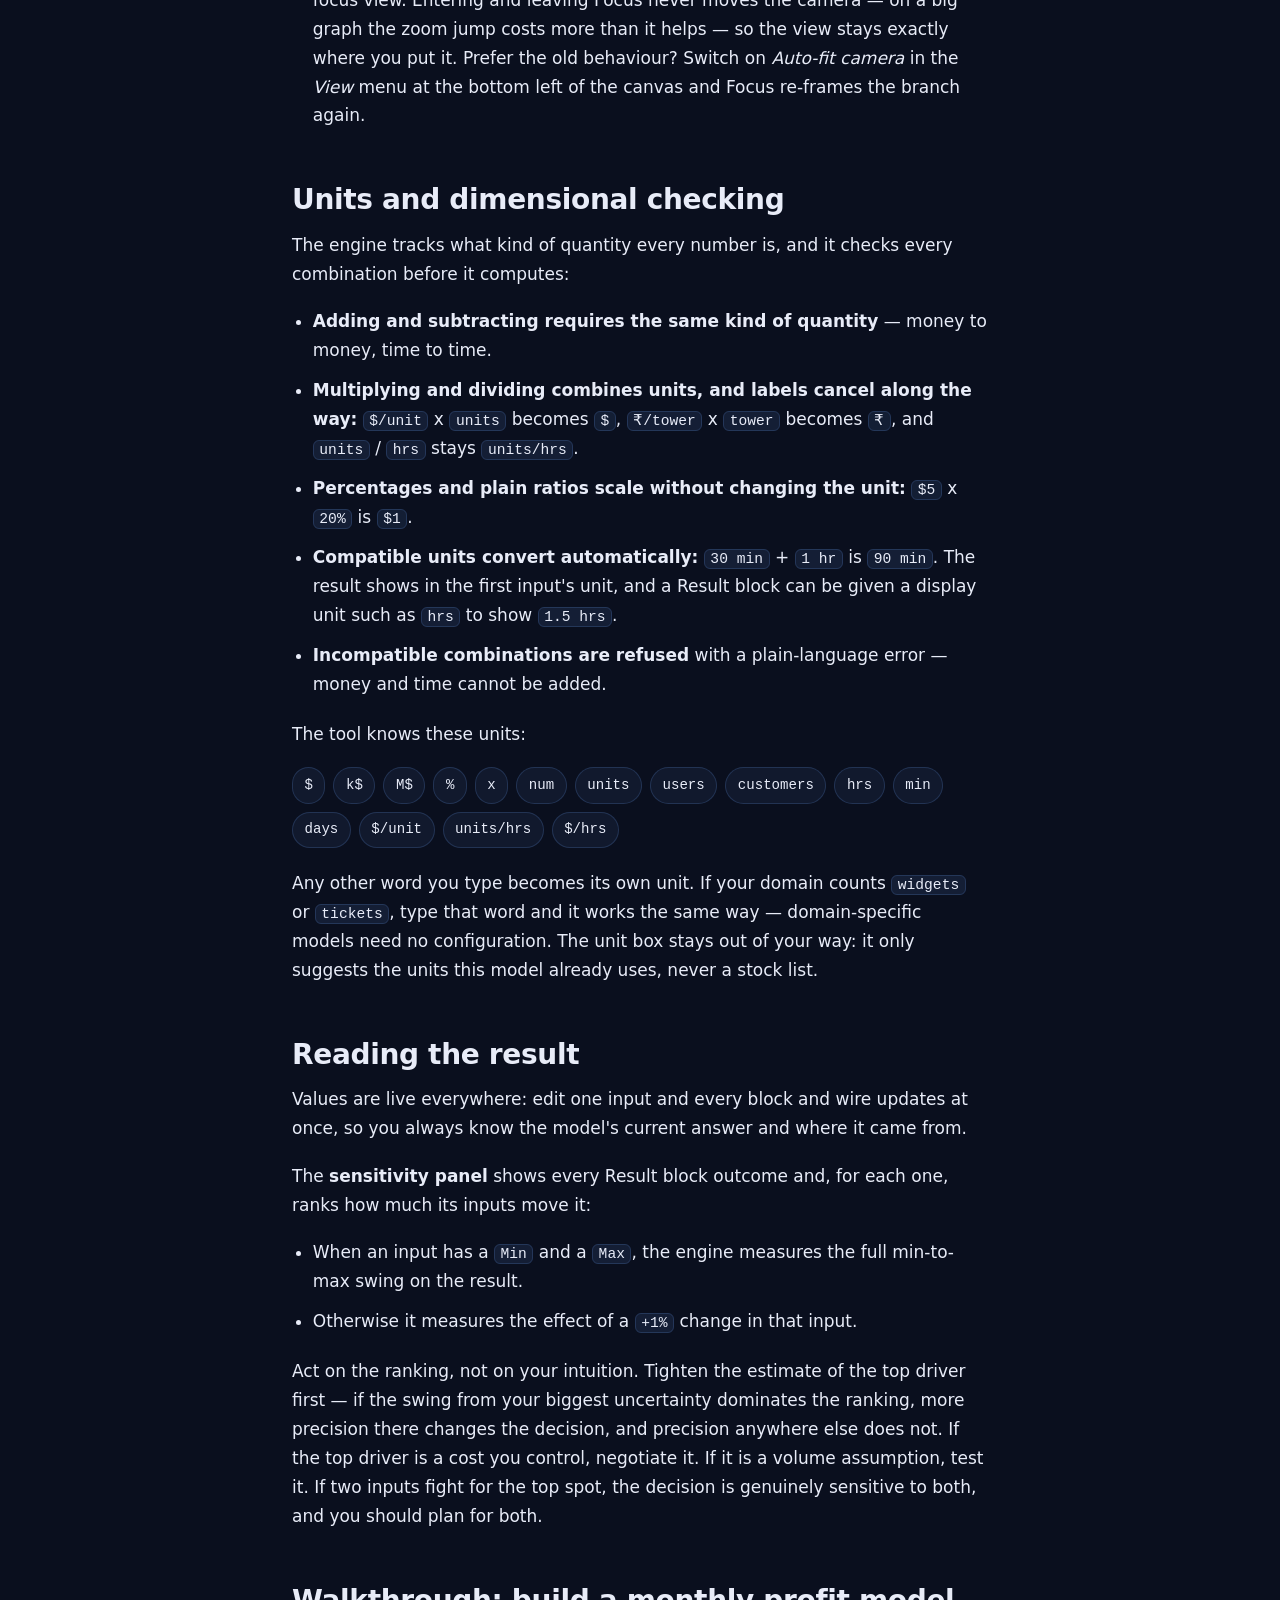
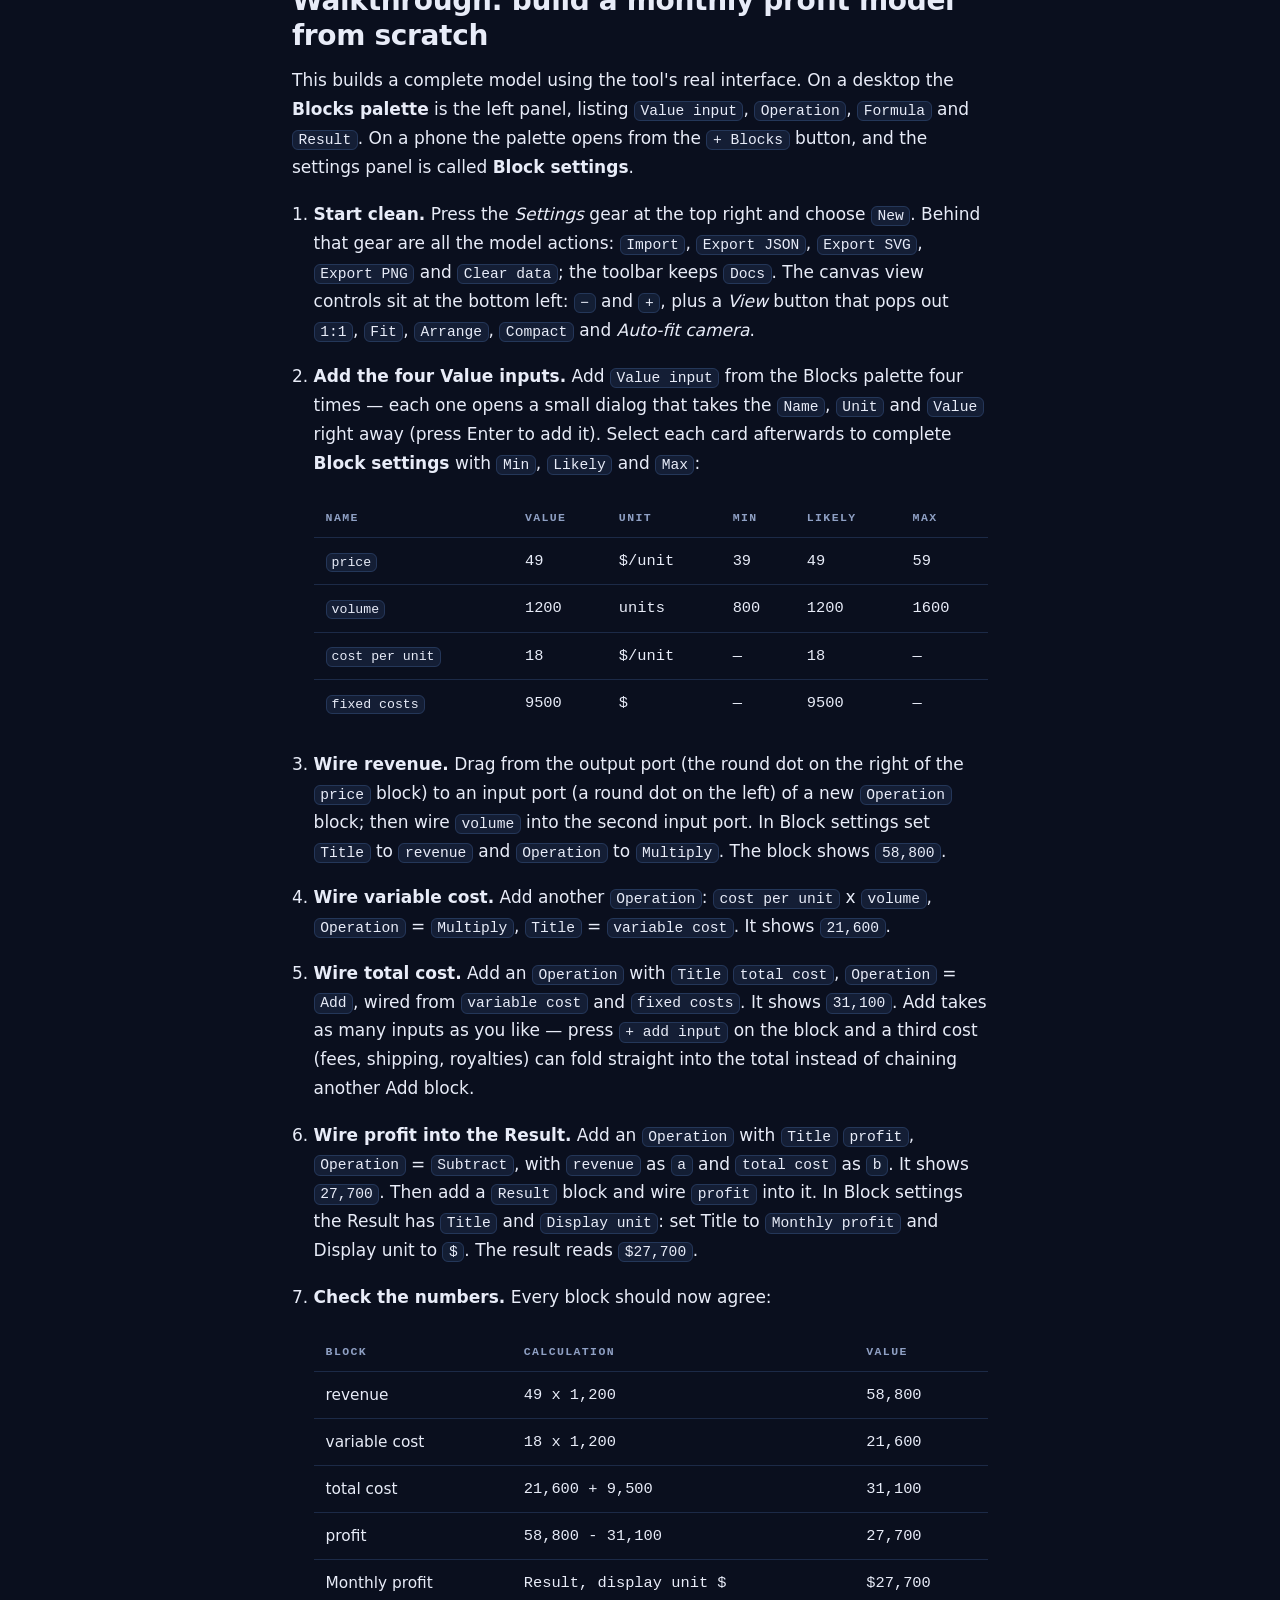
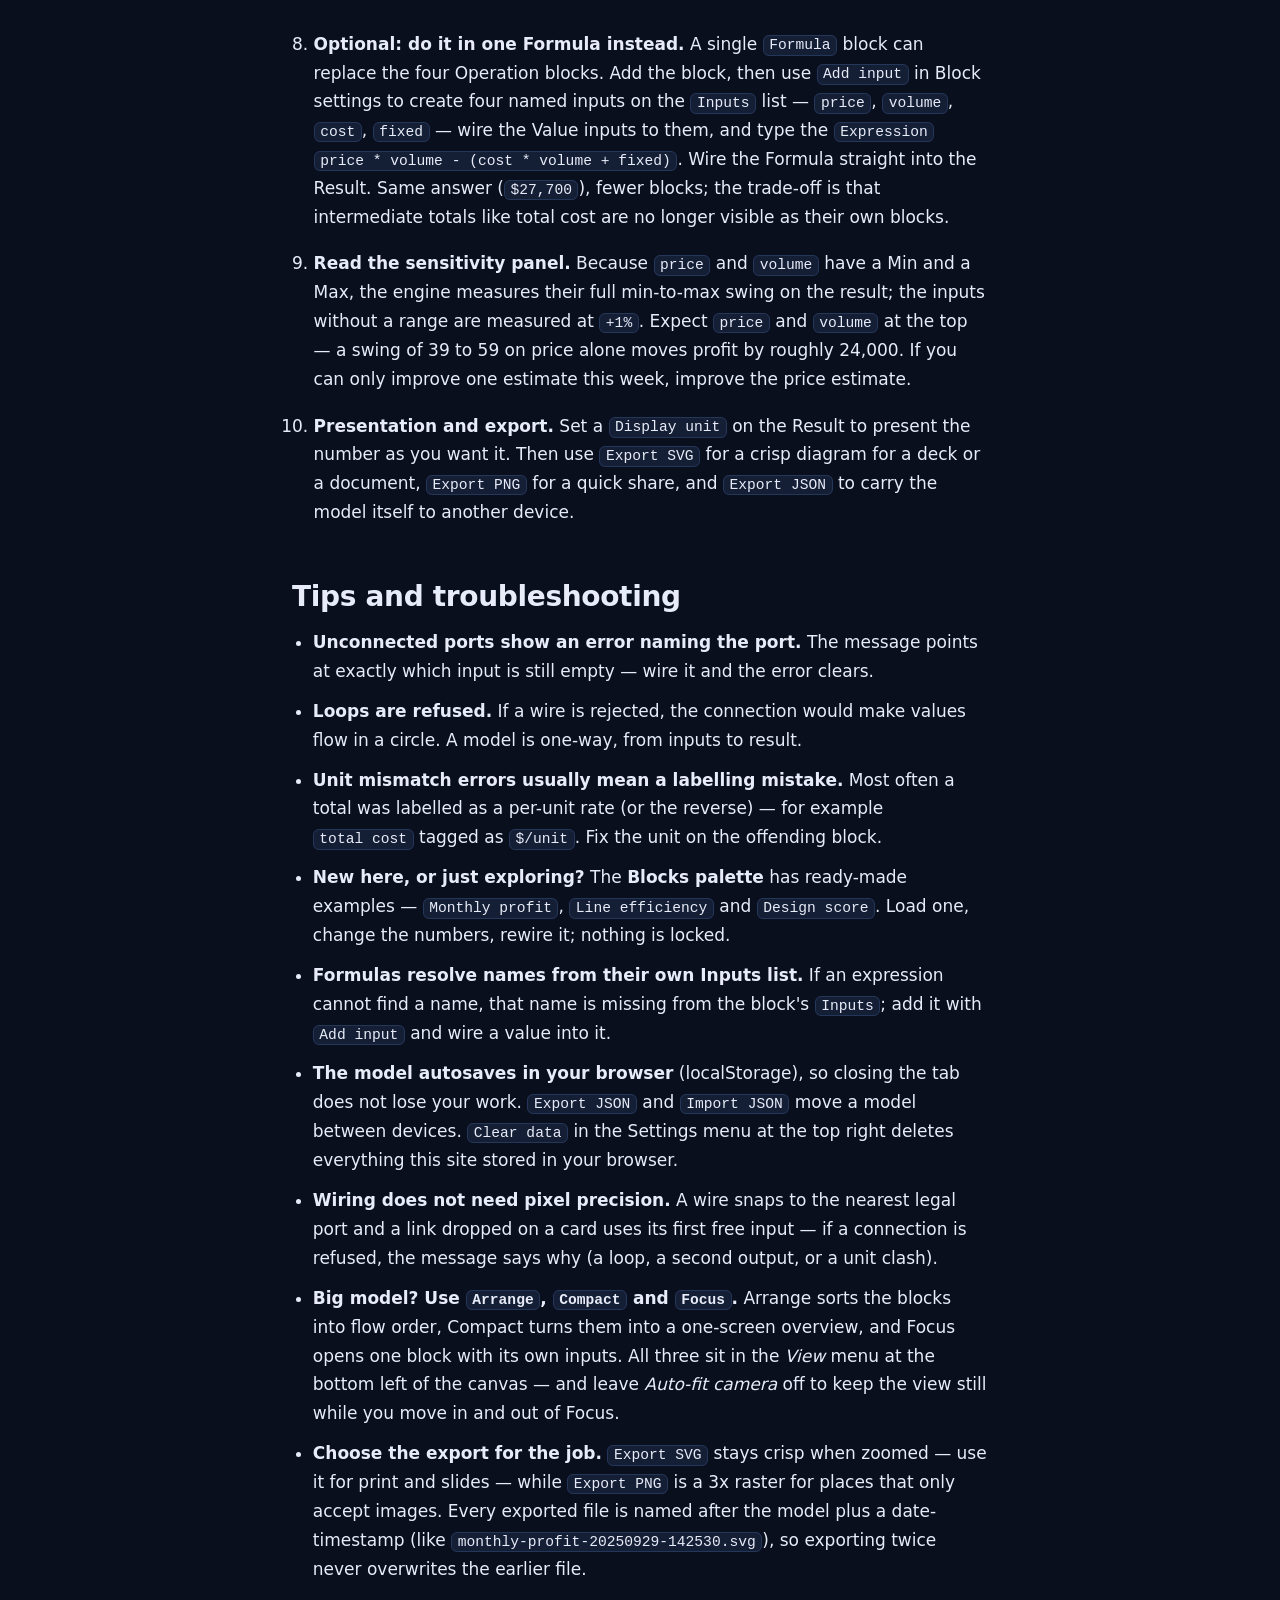
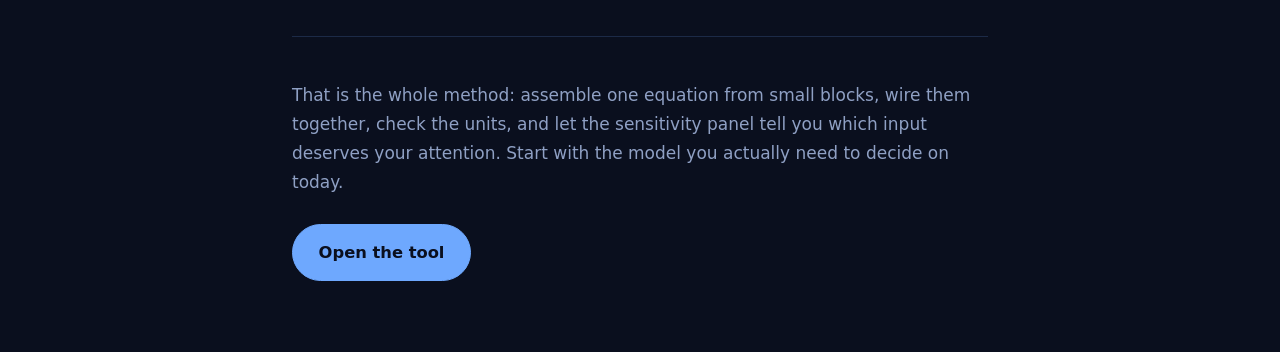
==== commit 9a6f57aa: "Port menu with pre-wired blocks, name blocks at creation, calmer Focus camera, tidier toolbars" ====
--- a/docs/methodology.html
+++ b/docs/methodology.html
@@ -309,11 +309,12 @@
 </ul>
 
 <h2>Wiring without the fiddling</h2>
-<p>Connecting two blocks should not take three attempts. Three shortcuts make a link hard to miss, plus one that undoes one:</p>
+<p>Connecting two blocks should not take three attempts. Four shortcuts make a link hard to miss, plus one that undoes one:</p>
 <ul>
   <li><strong>Wires magnetise to ports.</strong> Drag from a port towards the next block &mdash; well before you reach it, the wire snaps to the nearest port it is allowed to reach and lights it up. Release anywhere in that area and the link is made.</li>
   <li><strong>Drop the wire on the card itself.</strong> Let go anywhere on a block and the wire lands on that block's first free input &mdash; or on its output when you drag from an input. On an Add or Multiply block whose inputs are all filled, a fresh input is grown for the wire.</li>
   <li><strong>Tap, then tap.</strong> On touch: tap the output port, then tap the destination card or its port. While you decide, every port that can accept the link glows; tapping the same port again abandons the link.</li>
+  <li><strong>Add the next block already wired.</strong> Press and hold a port on a phone &mdash; or right-click it with a mouse &mdash; and a menu offers exactly the blocks that fit there: a Value input, Operation or Formula to <em>feed</em> an input port, or an Operation, Formula or Result to <em>consume</em> an output. The new block is named in a small dialog, lands on the side the value flows from, and is connected before it appears. The same menu offers <em>Start a wire</em> and, on a connected port, <em>Disconnect</em>.</li>
   <li><strong>Removing a wire.</strong> Tap the wire &mdash; it lights up and a small bar names the link &mdash; then tap <em>Delete wire</em>. This is the phone-friendly path, where there is no Delete key to press. You can also open the destination block's settings and tap the <code>&times;</code> beside the input to drop just that wire, or press <code>Delete</code> on a keyboard.</li>
 </ul>
 
@@ -321,7 +322,7 @@
 <ul>
   <li><strong>Arrange</strong> glides the blocks into flow order: every value input lands beside the block it is wired into (lined up with the port it feeds, instead of a far-left column), results on the right, and columns ordered so wires stay short and crossings few. Unrelated branches get their own horizontal bands, so wires from one part of the model never weave through another. You can still drag any block afterwards &mdash; the layout is a starting point, not a lock.</li>
   <li><strong>Compact</strong> shrinks every card to a mini overview that keeps the name and the live value, so a whole model fits on one screen; press it again to restore. The <code>&#8722;</code> button on a single card shrinks just that card and the <code>+</code> button expands it again, so you can mix overview and detail freely.</li>
-  <li><strong>Focus</strong> &mdash; the target button on a card, or <code>Focus this branch</code> in Block settings &mdash; opens one block together with everything it is built from, on its own. This is how to work inside a large block with many sub-connections without the rest of the model in the way. <code>Show whole model</code> in the banner, or <code>Esc</code>, leaves the focus view.</li>
+  <li><strong>Focus</strong> &mdash; the target button on a card, or <code>Focus this branch</code> in Block settings &mdash; opens one block together with everything it is built from, on its own. This is how to work inside a large block with many sub-connections without the rest of the model in the way. <code>Show whole model</code> in the banner, or <code>Esc</code>, leaves the focus view. Entering and leaving Focus never moves the camera &mdash; on a big graph the zoom jump costs more than it helps &mdash; so the view stays exactly where you put it. Prefer the old behaviour? Switch on <em>Auto-fit camera</em> in the <em>View</em> menu at the bottom left of the canvas and Focus re-frames the branch again.</li>
 </ul>
 
 <h2>Units and dimensional checking</h2>
@@ -352,8 +353,8 @@
 <p>This builds a complete model using the tool's real interface. On a desktop the <strong>Blocks palette</strong> is the left panel, listing <code>Value input</code>, <code>Operation</code>, <code>Formula</code> and <code>Result</code>. On a phone the palette opens from the <code>+ Blocks</code> button, and the settings panel is called <strong>Block settings</strong>.</p>
 
 <ol class="steps">
-  <li><strong>Start clean.</strong> Press <code>New</code> in the toolbar. The toolbar also offers <code>Import</code>, <code>Export JSON</code>, <code>Export SVG</code>, <code>Export PNG</code>, <code>Docs</code> and <code>Fit</code>.</li>
-  <li><strong>Add the four Value inputs.</strong> Drag <code>Value input</code> from the Blocks palette onto the canvas four times. Select each one and fill in <strong>Block settings</strong> with the fields <code>Name</code>, <code>Value</code>, <code>Unit</code>, <code>Min</code>, <code>Likely</code>, <code>Max</code>:
+  <li><strong>Start clean.</strong> Press the <em>Settings</em> gear at the top right and choose <code>New</code>. Behind that gear are all the model actions: <code>Import</code>, <code>Export JSON</code>, <code>Export SVG</code>, <code>Export PNG</code> and <code>Clear data</code>; the toolbar keeps <code>Docs</code>. The canvas view controls sit at the bottom left: <code>&#8722;</code> and <code>+</code>, plus a <em>View</em> button that pops out <code>1:1</code>, <code>Fit</code>, <code>Arrange</code>, <code>Compact</code> and <em>Auto-fit camera</em>.</li>
+  <li><strong>Add the four Value inputs.</strong> Add <code>Value input</code> from the Blocks palette four times &mdash; each one opens a small dialog that takes the <code>Name</code>, <code>Unit</code> and <code>Value</code> right away (press Enter to add it). Select each card afterwards to complete <strong>Block settings</strong> with <code>Min</code>, <code>Likely</code> and <code>Max</code>:
     <div class="tbl-wrap">
       <table>
         <thead><tr><th>Name</th><th>Value</th><th>Unit</th><th>Min</th><th>Likely</th><th>Max</th></tr></thead>
@@ -396,9 +397,9 @@
   <li><strong>Unit mismatch errors usually mean a labelling mistake.</strong> Most often a total was labelled as a per-unit rate (or the reverse) &mdash; for example <code>total cost</code> tagged as <code>$/unit</code>. Fix the unit on the offending block.</li>
   <li><strong>New here, or just exploring?</strong> The <strong>Blocks palette</strong> has ready-made examples &mdash; <code>Monthly profit</code>, <code>Line efficiency</code> and <code>Design score</code>. Load one, change the numbers, rewire it; nothing is locked.</li>
   <li><strong>Formulas resolve names from their own Inputs list.</strong> If an expression cannot find a name, that name is missing from the block's <code>Inputs</code>; add it with <code>Add input</code> and wire a value into it.</li>
-  <li><strong>The model autosaves in your browser</strong> (localStorage), so closing the tab does not lose your work. <code>Export JSON</code> and <code>Import JSON</code> move a model between devices. <code>Clear data</code> in the toolbar deletes everything this site stored in your browser.</li>
+  <li><strong>The model autosaves in your browser</strong> (localStorage), so closing the tab does not lose your work. <code>Export JSON</code> and <code>Import JSON</code> move a model between devices. <code>Clear data</code> in the Settings menu at the top right deletes everything this site stored in your browser.</li>
   <li><strong>Wiring does not need pixel precision.</strong> A wire snaps to the nearest legal port and a link dropped on a card uses its first free input &mdash; if a connection is refused, the message says why (a loop, a second output, or a unit clash).</li>
-  <li><strong>Big model? Use <code>Arrange</code>, <code>Compact</code> and <code>Focus</code>.</strong> Arrange sorts the blocks into flow order, Compact turns them into a one-screen overview, and Focus opens one block with its own inputs.</li>
+  <li><strong>Big model? Use <code>Arrange</code>, <code>Compact</code> and <code>Focus</code>.</strong> Arrange sorts the blocks into flow order, Compact turns them into a one-screen overview, and Focus opens one block with its own inputs. All three sit in the <em>View</em> menu at the bottom left of the canvas &mdash; and leave <em>Auto-fit camera</em> off to keep the view still while you move in and out of Focus.</li>
   <li><strong>Choose the export for the job.</strong> <code>Export SVG</code> stays crisp when zoomed &mdash; use it for print and slides &mdash; while <code>Export PNG</code> is a 3x raster for places that only accept images. Every exported file is named after the model plus a date-timestamp (like <code>monthly-profit-20250929-142530.svg</code>), so exporting twice never overwrites the earlier file.</li>
 </ul>
 
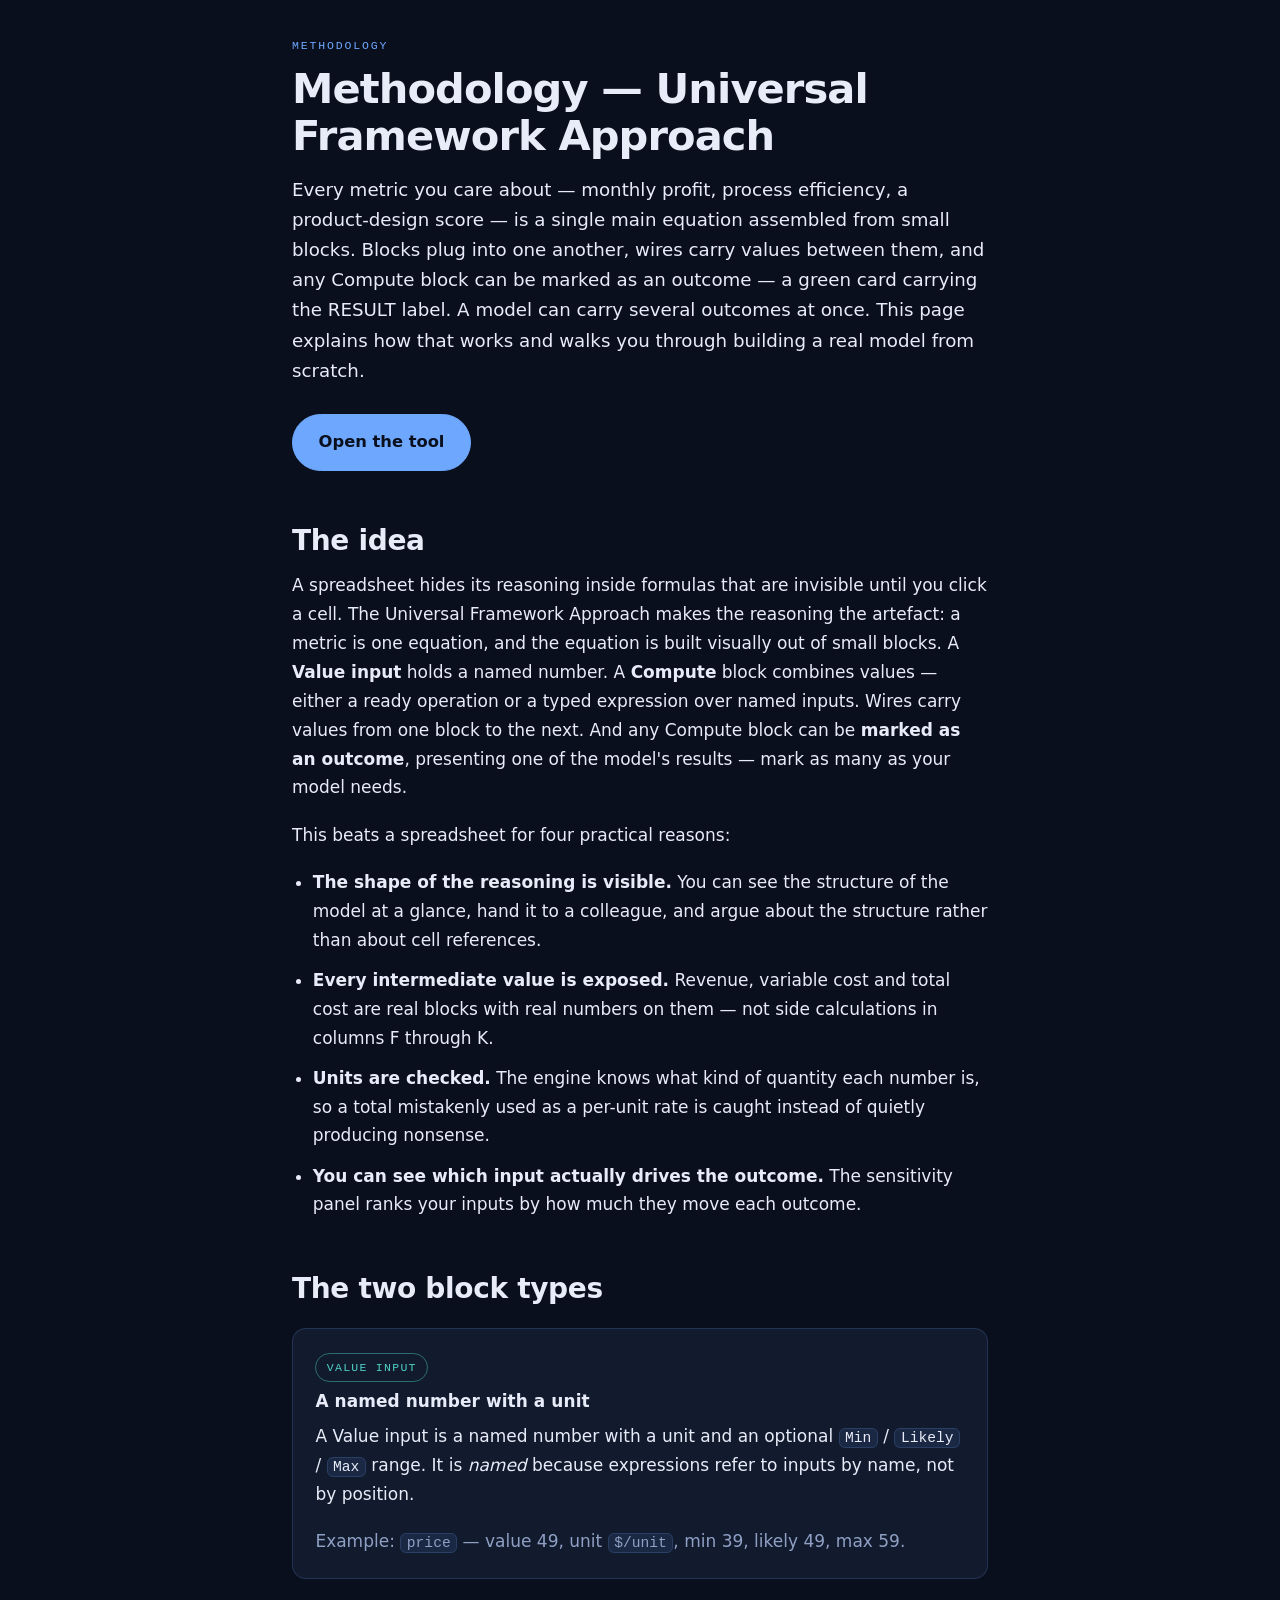
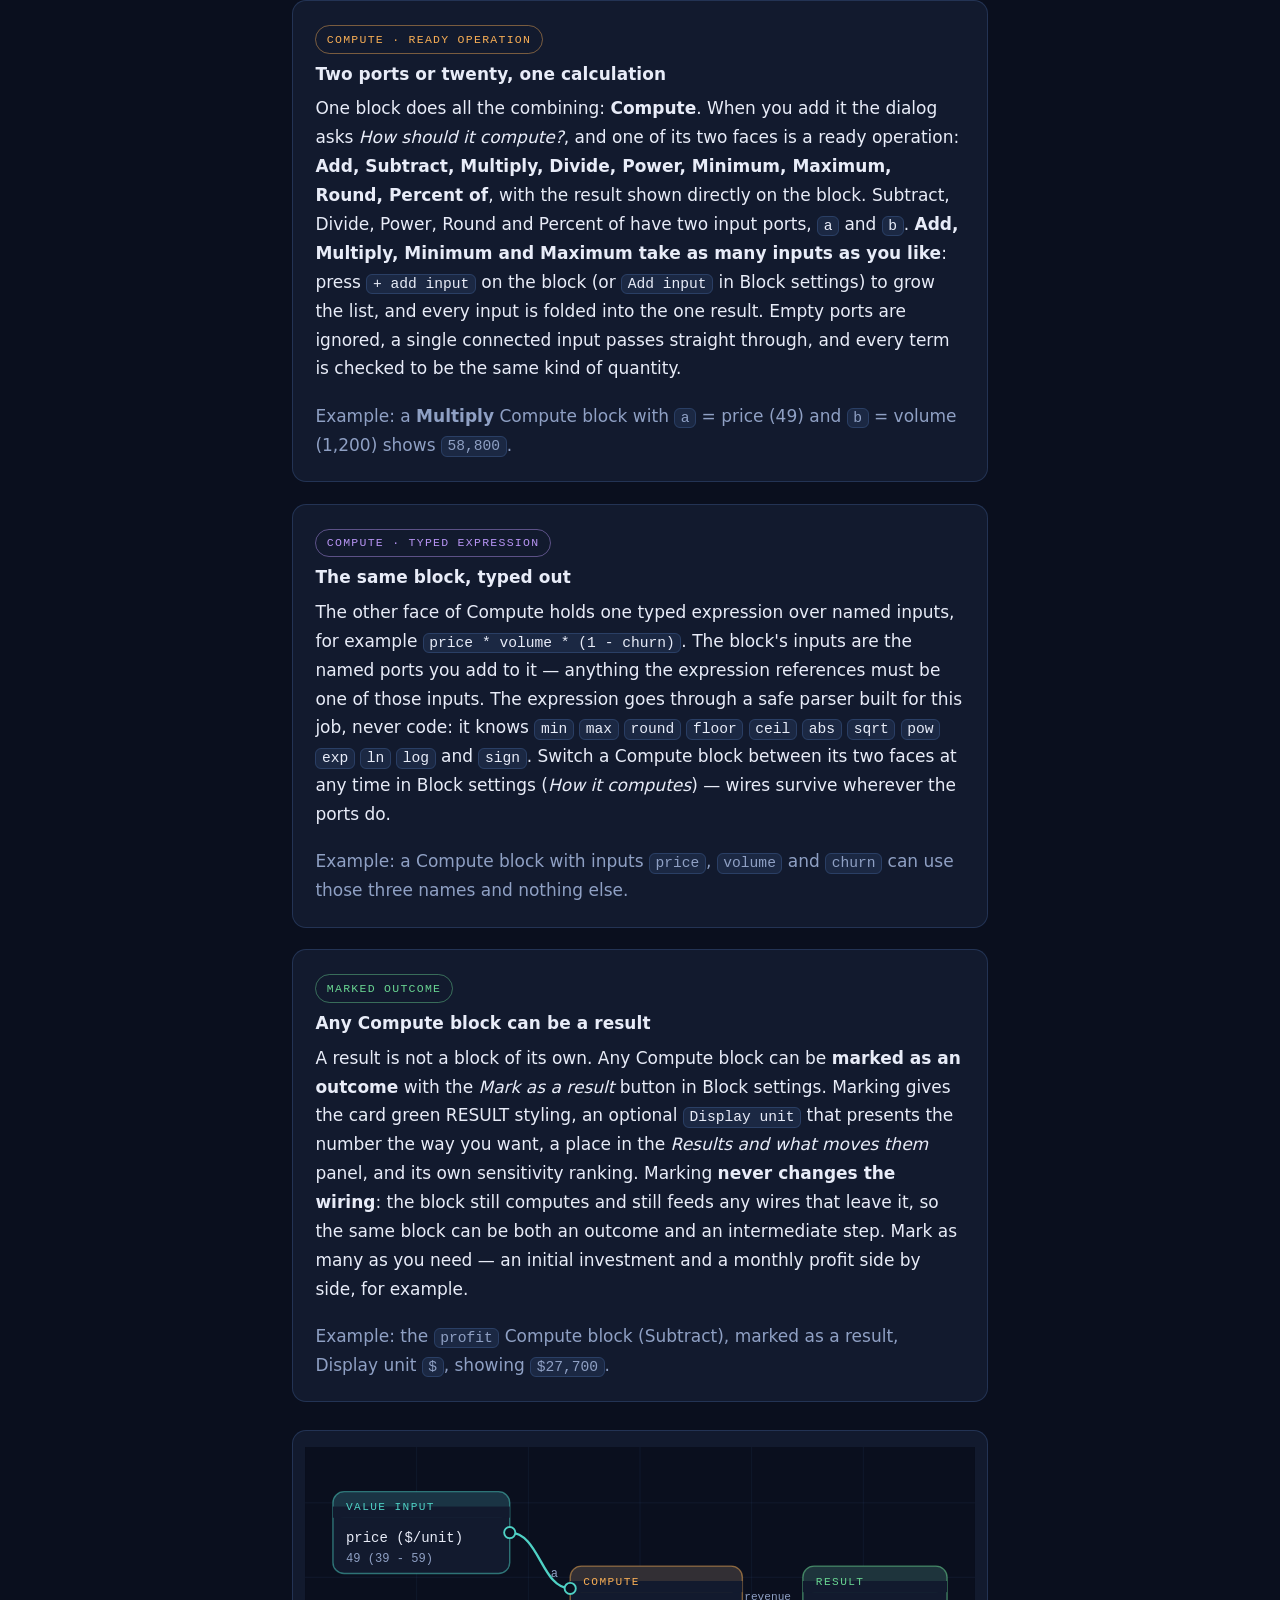
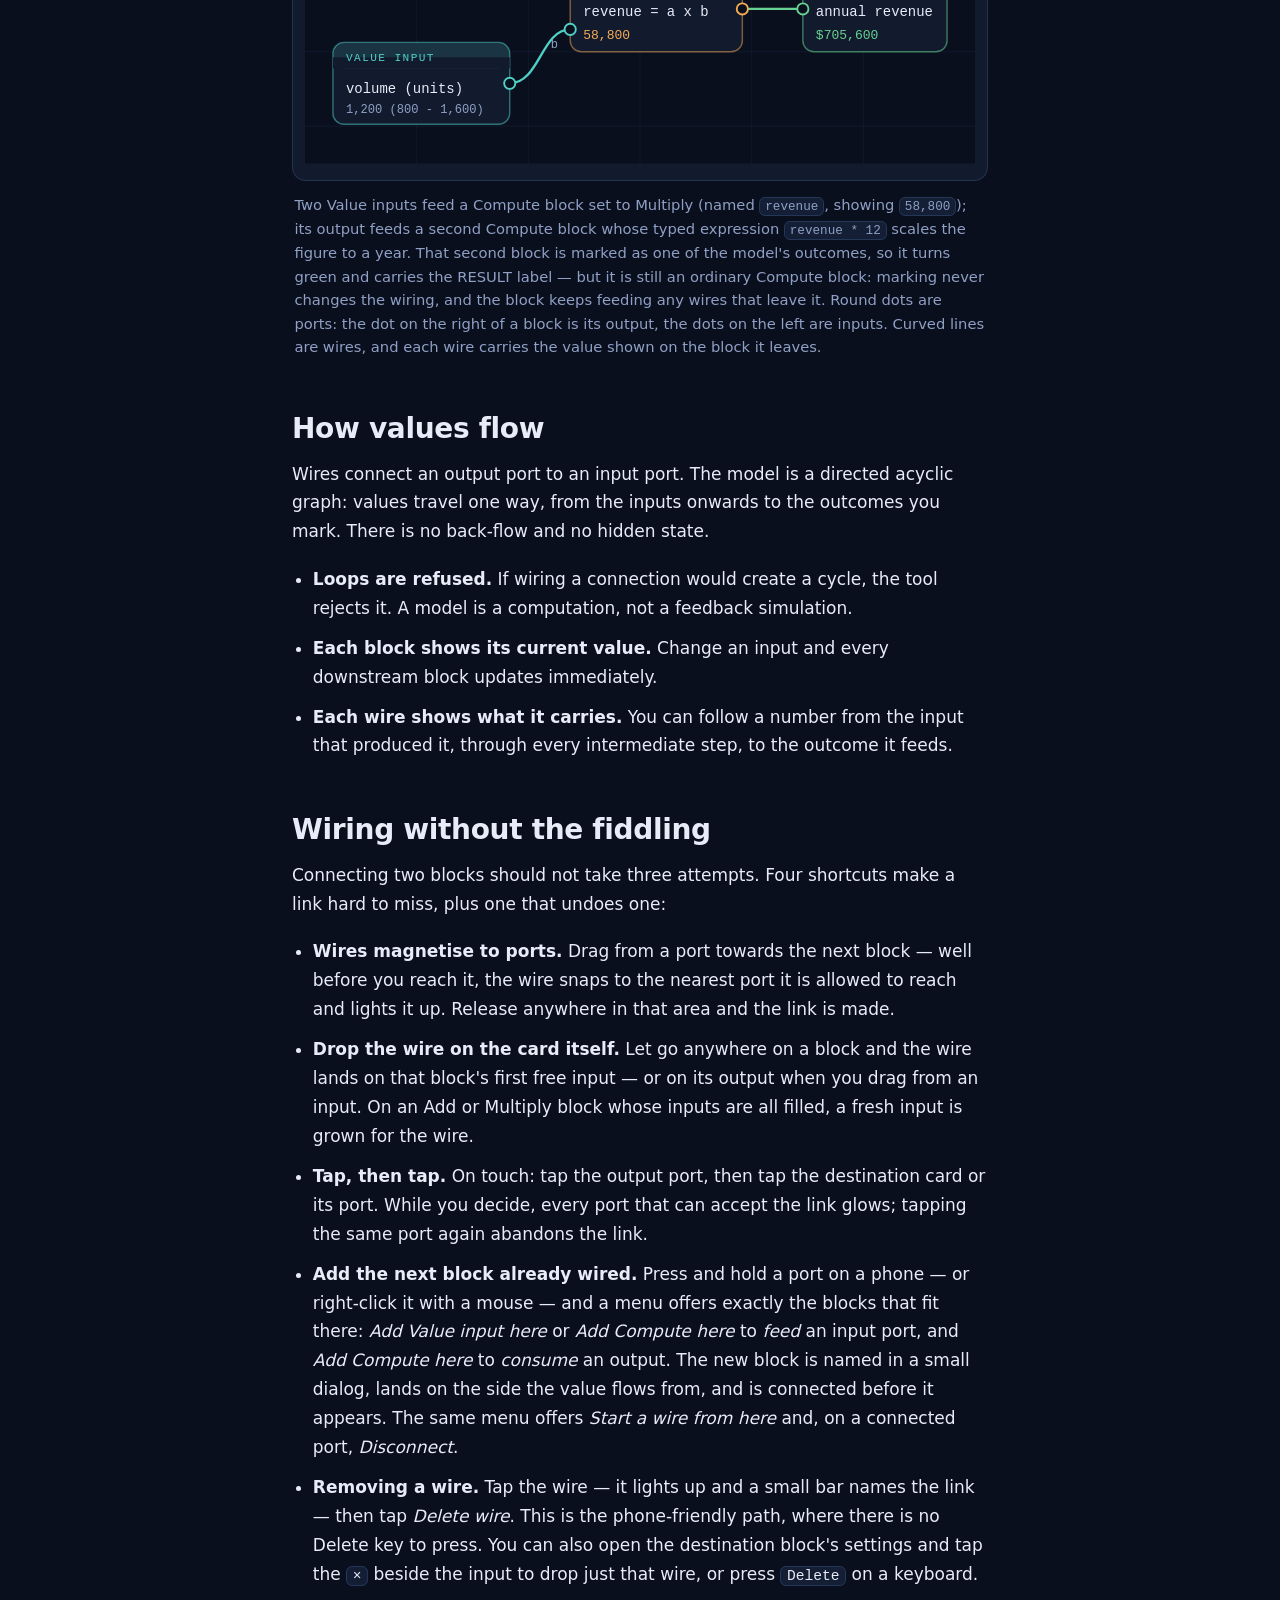
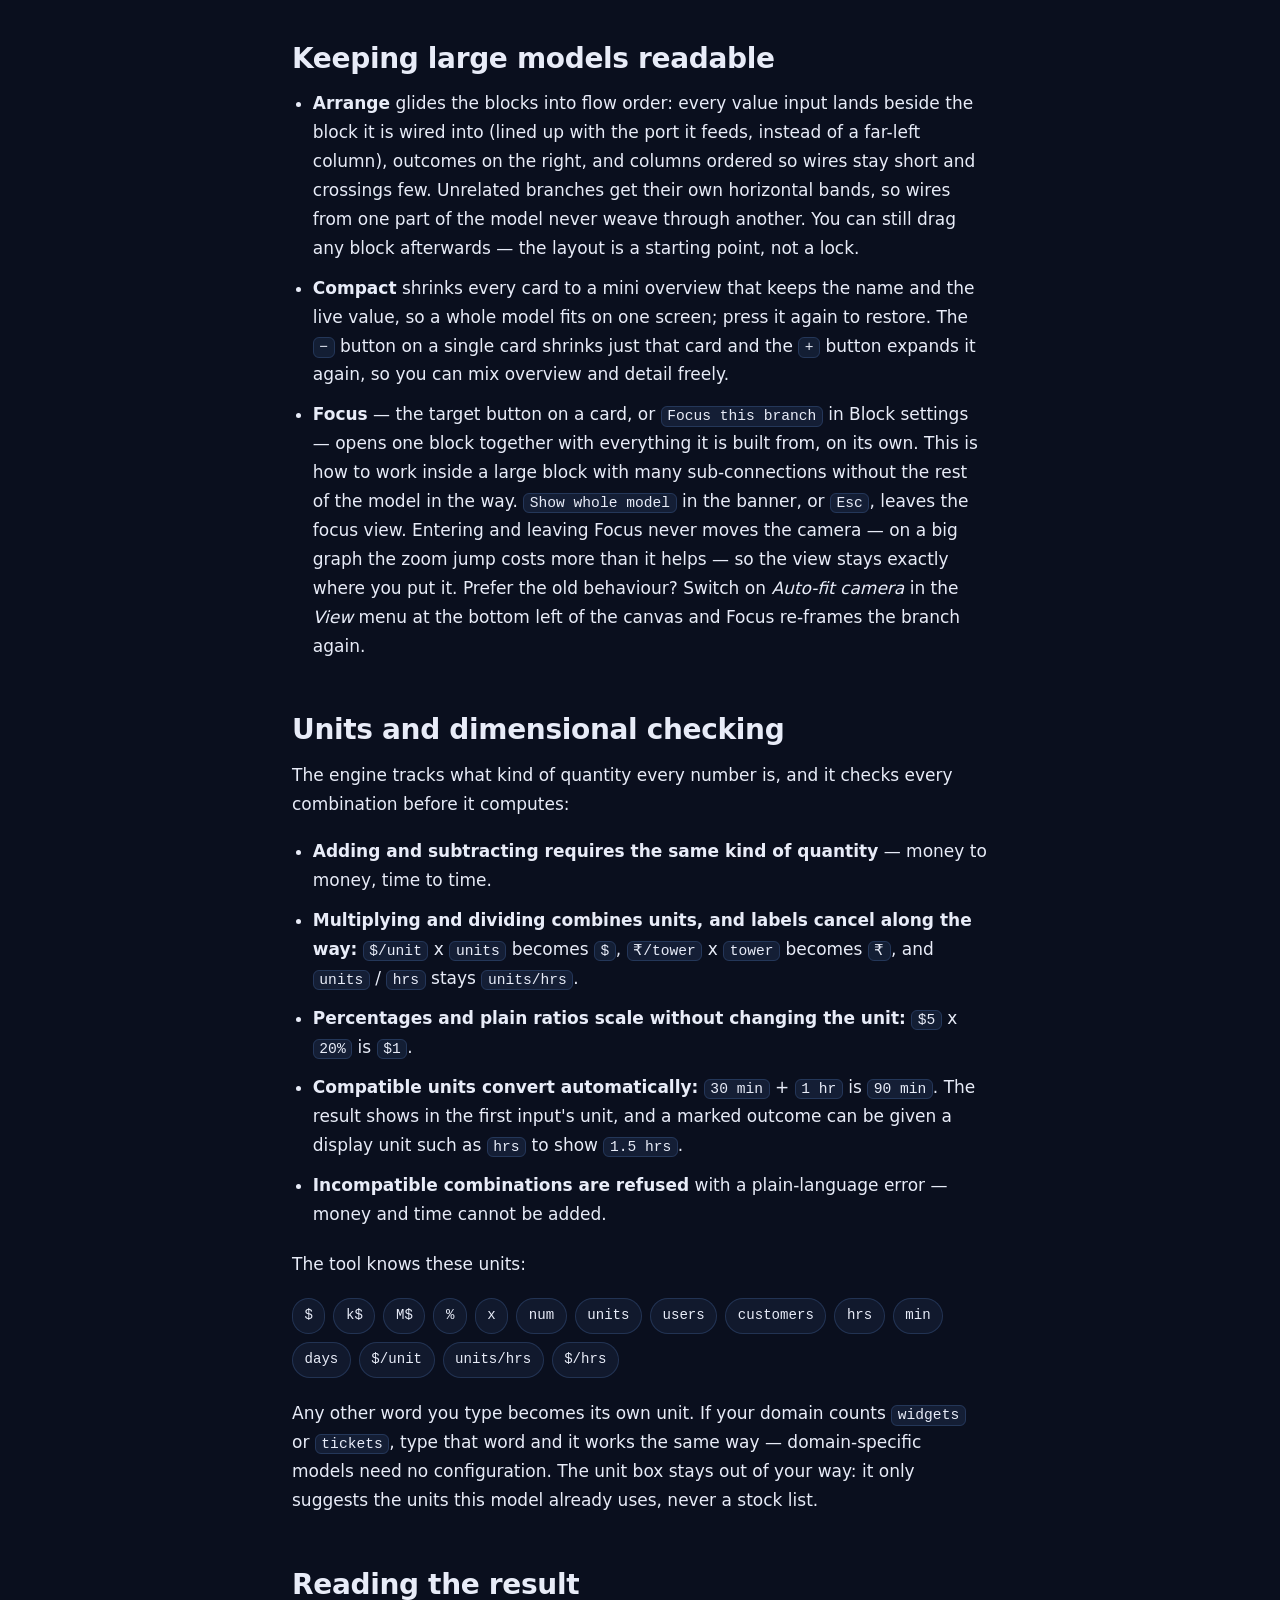
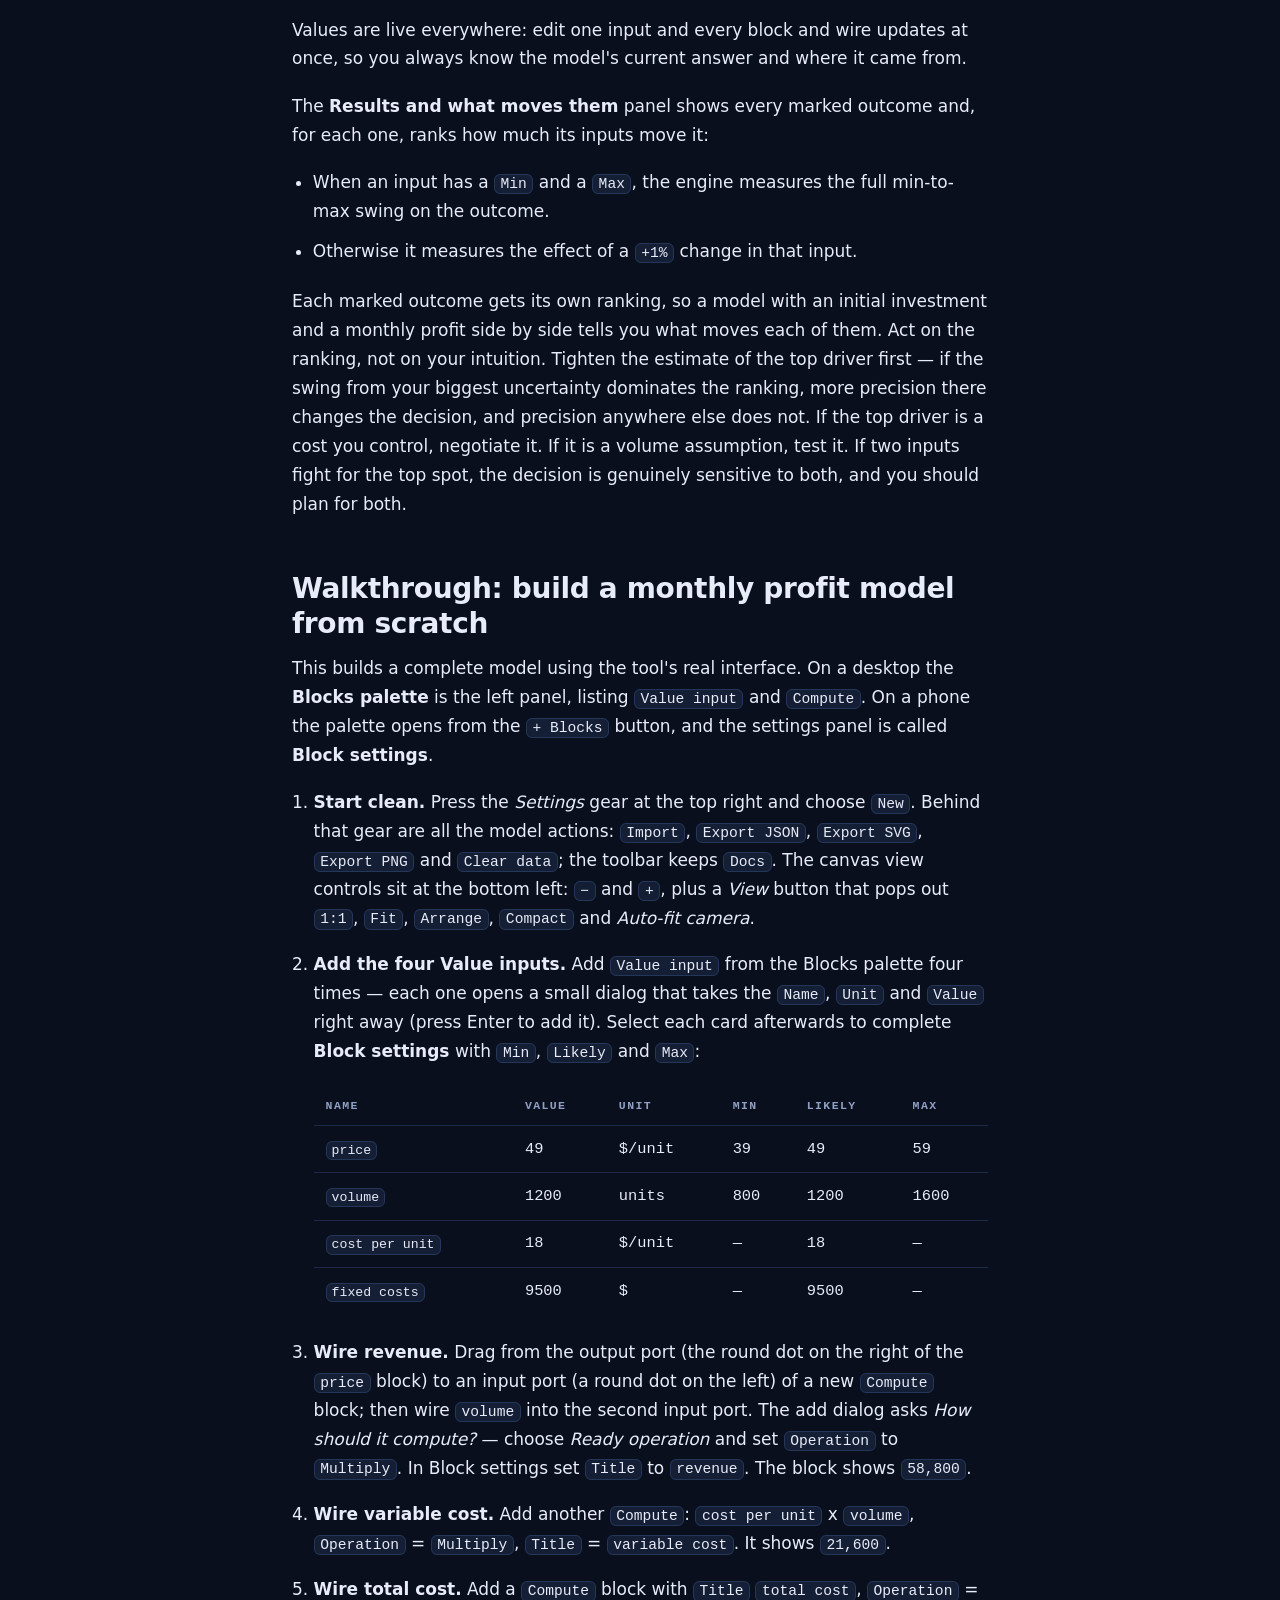
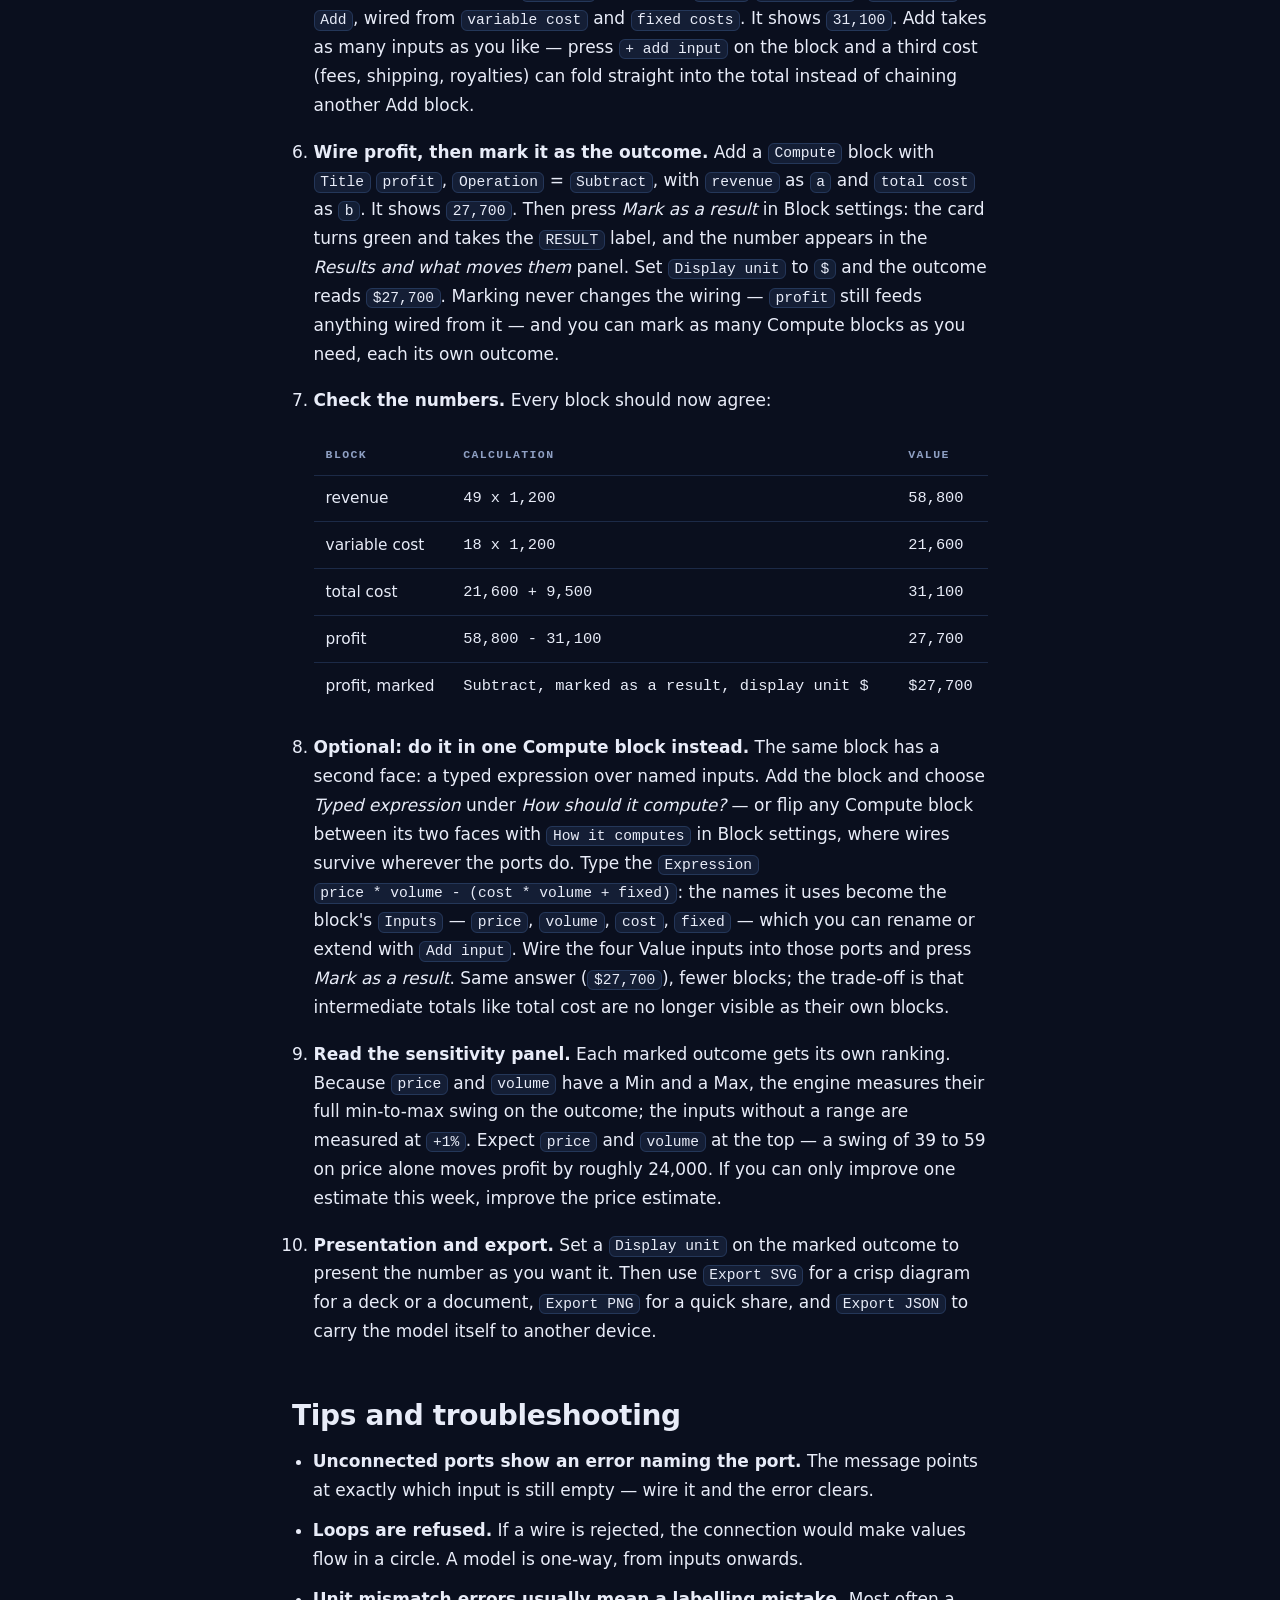
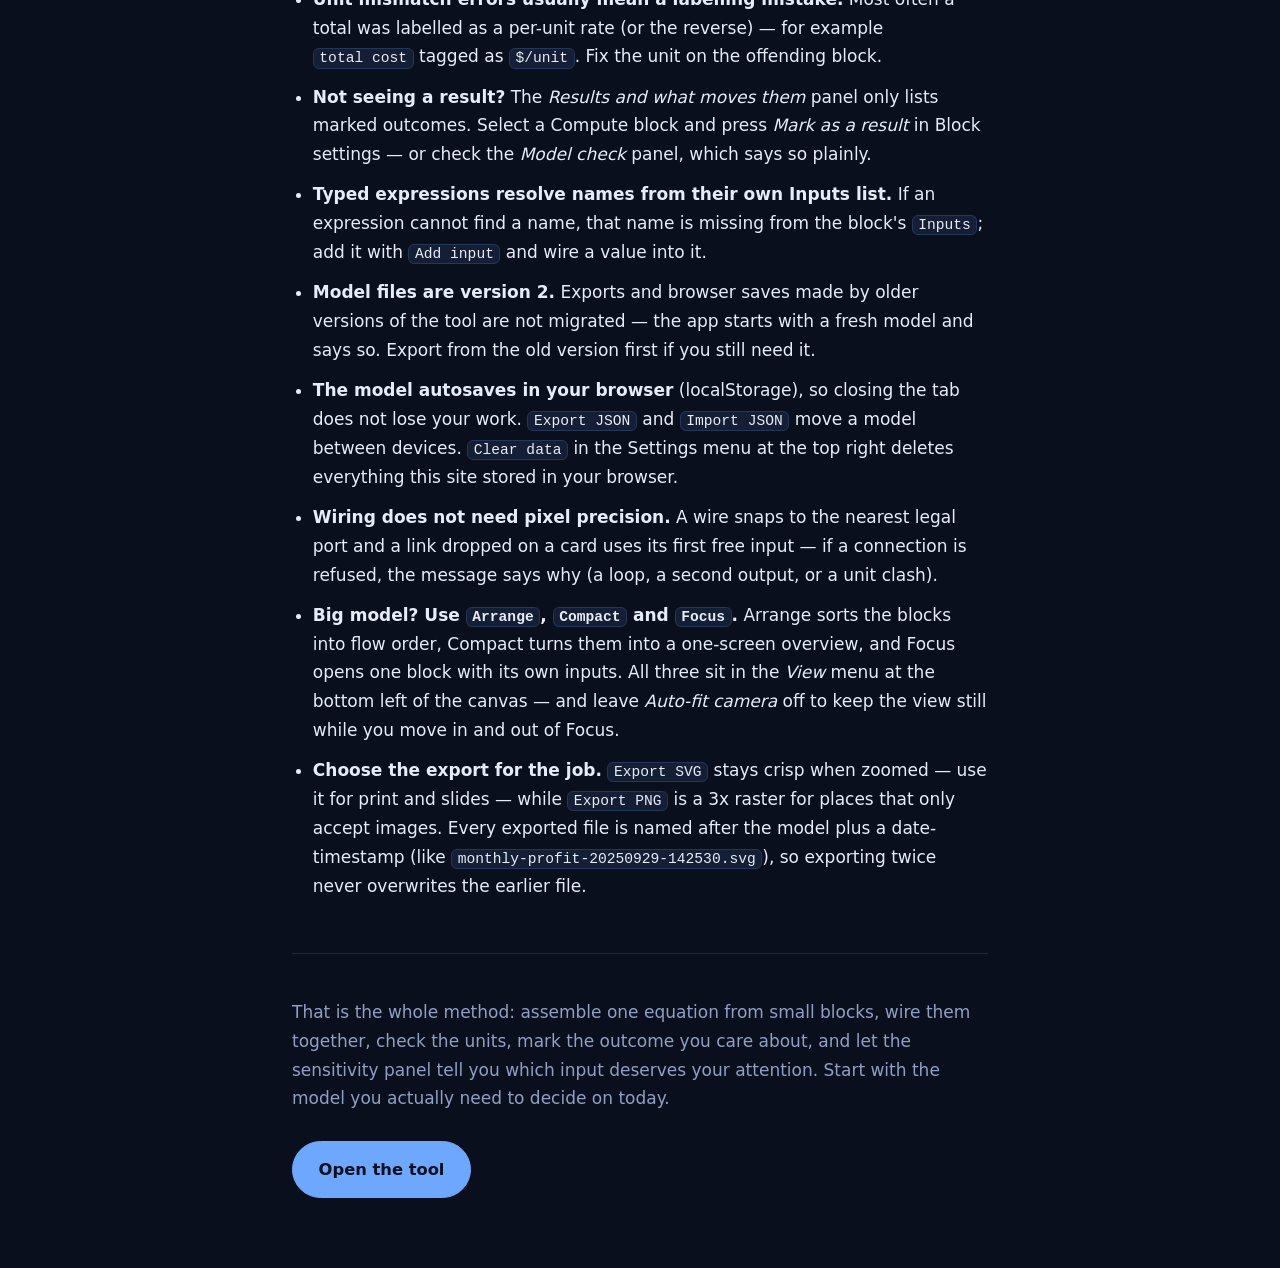
==== commit 8fb6de64: "One Compute block with marked outcomes replaces Operation, Formula and Result A Compute block does b" ====
--- a/docs/methodology.html
+++ b/docs/methodology.html
@@ -4,7 +4,7 @@
 <meta charset="utf-8">
 <meta name="viewport" content="width=device-width, initial-scale=1">
 <title>Methodology - Universal Framework Approach</title>
-<meta name="description" content="How the Universal Framework Approach models any metric as one main equation built from small blocks - value inputs, operations, formulas and a result - with live values, dimensional unit checking and sensitivity analysis. Includes a from-scratch walkthrough of the tool.">
+<meta name="description" content="How the Universal Framework Approach models any metric as one main equation built from small blocks - value inputs and Compute blocks, with any Compute block marked as an outcome - with live values, dimensional unit checking and sensitivity analysis. Includes a from-scratch walkthrough of the tool.">
 <style>
   :root {
     --bg: #0a0f1e;
@@ -191,53 +191,53 @@
 <header>
   <p class="kicker">Methodology</p>
   <h1>Methodology &mdash; Universal Framework Approach</h1>
-  <p class="lede">Every metric you care about &mdash; monthly profit, process efficiency, a product-design score &mdash; is a single main equation assembled from small blocks. Blocks plug into one another, wires carry values between them, and a green Result block gives you an outcome &mdash; a model can carry several results at once. This page explains how that works and walks you through building a real model from scratch.</p>
+  <p class="lede">Every metric you care about &mdash; monthly profit, process efficiency, a product-design score &mdash; is a single main equation assembled from small blocks. Blocks plug into one another, wires carry values between them, and any Compute block can be marked as an outcome &mdash; a green card carrying the RESULT label. A model can carry several outcomes at once. This page explains how that works and walks you through building a real model from scratch.</p>
   <p class="btn-row"><a class="btn" href="index.html">Open the tool</a></p>
 </header>
 
 <h2>The idea</h2>
-<p>A spreadsheet hides its reasoning inside formulas that are invisible until you click a cell. The Universal Framework Approach makes the reasoning the artefact: a metric is one equation, and the equation is built visually out of small blocks. A <strong>Value input</strong> holds a named number. An <strong>Operation</strong> or <strong>Formula</strong> combines values. Wires carry values from one block to the next. A <strong>Result</strong> block presents one outcome &mdash; add as many as your model needs.</p>
+<p>A spreadsheet hides its reasoning inside formulas that are invisible until you click a cell. The Universal Framework Approach makes the reasoning the artefact: a metric is one equation, and the equation is built visually out of small blocks. A <strong>Value input</strong> holds a named number. A <strong>Compute</strong> block combines values &mdash; either a ready operation or a typed expression over named inputs. Wires carry values from one block to the next. And any Compute block can be <strong>marked as an outcome</strong>, presenting one of the model's results &mdash; mark as many as your model needs.</p>
 <p>This beats a spreadsheet for four practical reasons:</p>
 <ul>
   <li><strong>The shape of the reasoning is visible.</strong> You can see the structure of the model at a glance, hand it to a colleague, and argue about the structure rather than about cell references.</li>
   <li><strong>Every intermediate value is exposed.</strong> Revenue, variable cost and total cost are real blocks with real numbers on them &mdash; not side calculations in columns F through K.</li>
   <li><strong>Units are checked.</strong> The engine knows what kind of quantity each number is, so a total mistakenly used as a per-unit rate is caught instead of quietly producing nonsense.</li>
-  <li><strong>You can see which input actually drives the outcome.</strong> The sensitivity panel ranks your inputs by how much they move the result.</li>
-</ul>
-
-<h2>The four block types</h2>
+  <li><strong>You can see which input actually drives the outcome.</strong> The sensitivity panel ranks your inputs by how much they move each outcome.</li>
+</ul>
+
+<h2>The two block types</h2>
 
 <div class="card">
   <p class="chip chip-teal">Value input</p>
   <h3>A named number with a unit</h3>
-  <p>A Value input is a named number with a unit and an optional <code>Min</code> / <code>Likely</code> / <code>Max</code> range. It is <em>named</em> because formulas refer to inputs by name, not by position.</p>
+  <p>A Value input is a named number with a unit and an optional <code>Min</code> / <code>Likely</code> / <code>Max</code> range. It is <em>named</em> because expressions refer to inputs by name, not by position.</p>
   <p class="muted">Example: <code>price</code> &mdash; value 49, unit <code>$/unit</code>, min 39, likely 49, max 59.</p>
 </div>
 
 <div class="card">
-  <p class="chip chip-amber">Operation</p>
+  <p class="chip chip-amber">Compute &middot; ready operation</p>
   <h3>Two ports or twenty, one calculation</h3>
-  <p>An Operation performs exactly one of: <strong>Add, Subtract, Multiply, Divide, Power, Minimum, Maximum, Round, Percent of</strong>, and the result is shown directly on the block. Subtract, Divide, Power, Round and Percent of have two input ports, <code>a</code> and <code>b</code>. <strong>Add, Multiply, Minimum and Maximum take as many inputs as you like</strong>: press <code>+ add input</code> on the block (or <code>Add input</code> in Block settings) to grow the list, and every input is folded into the one result. Empty ports are ignored, a single connected input passes straight through, and every term is checked to be the same kind of quantity.</p>
-  <p class="muted">Example: a <strong>Multiply</strong> block with <code>a</code> = price (49) and <code>b</code> = volume (1,200) shows <code>58,800</code>.</p>
+  <p>One block does all the combining: <strong>Compute</strong>. When you add it the dialog asks <em>How should it compute?</em>, and one of its two faces is a ready operation: <strong>Add, Subtract, Multiply, Divide, Power, Minimum, Maximum, Round, Percent of</strong>, with the result shown directly on the block. Subtract, Divide, Power, Round and Percent of have two input ports, <code>a</code> and <code>b</code>. <strong>Add, Multiply, Minimum and Maximum take as many inputs as you like</strong>: press <code>+ add input</code> on the block (or <code>Add input</code> in Block settings) to grow the list, and every input is folded into the one result. Empty ports are ignored, a single connected input passes straight through, and every term is checked to be the same kind of quantity.</p>
+  <p class="muted">Example: a <strong>Multiply</strong> Compute block with <code>a</code> = price (49) and <code>b</code> = volume (1,200) shows <code>58,800</code>.</p>
 </div>
 
 <div class="card">
-  <p class="chip chip-violet">Formula</p>
-  <h3>A typed expression over named inputs</h3>
-  <p>A Formula holds one typed expression over named inputs, for example <code>price * volume * (1 - churn)</code>. The block's inputs are the named ports you add to it &mdash; anything the expression references must be one of those inputs.</p>
-  <p class="muted">Example: a Formula block with inputs <code>price</code>, <code>volume</code> and <code>churn</code> can use those three names and nothing else.</p>
+  <p class="chip chip-violet">Compute &middot; typed expression</p>
+  <h3>The same block, typed out</h3>
+  <p>The other face of Compute holds one typed expression over named inputs, for example <code>price * volume * (1 - churn)</code>. The block's inputs are the named ports you add to it &mdash; anything the expression references must be one of those inputs. The expression goes through a safe parser built for this job, never code: it knows <code>min</code> <code>max</code> <code>round</code> <code>floor</code> <code>ceil</code> <code>abs</code> <code>sqrt</code> <code>pow</code> <code>exp</code> <code>ln</code> <code>log</code> and <code>sign</code>. Switch a Compute block between its two faces at any time in Block settings (<em>How it computes</em>) &mdash; wires survive wherever the ports do.</p>
+  <p class="muted">Example: a Compute block with inputs <code>price</code>, <code>volume</code> and <code>churn</code> can use those three names and nothing else.</p>
 </div>
 
 <div class="card">
-  <p class="chip chip-green">Result</p>
-  <h3>The final outcome of the model</h3>
-  <p>A Result block is one outcome of the model &mdash; add as many as you need, for example an initial investment and a monthly profit side by side. Each has an optional <code>Display unit</code> that presents it the way you want.</p>
-  <p class="muted">Example: Title <code>Monthly profit</code>, Display unit <code>$</code>, showing <code>$27,700</code>.</p>
+  <p class="chip chip-green">Marked outcome</p>
+  <h3>Any Compute block can be a result</h3>
+  <p>A result is not a block of its own. Any Compute block can be <strong>marked as an outcome</strong> with the <em>Mark as a result</em> button in Block settings. Marking gives the card green RESULT styling, an optional <code>Display unit</code> that presents the number the way you want, a place in the <em>Results and what moves them</em> panel, and its own sensitivity ranking. Marking <strong>never changes the wiring</strong>: the block still computes and still feeds any wires that leave it, so the same block can be both an outcome and an intermediate step. Mark as many as you need &mdash; an initial investment and a monthly profit side by side, for example.</p>
+  <p class="muted">Example: the <code>profit</code> Compute block (Subtract), marked as a result, Display unit <code>$</code>, showing <code>$27,700</code>.</p>
 </div>
 
 <figure>
   <div class="diagram">
-    <svg viewBox="0 0 720 340" role="img" aria-label="Diagram: two Value input blocks, price in dollars per unit and volume in units, are wired into a Multiply operation block, which is wired into a green Result block labelled monthly profit." xmlns="http://www.w3.org/2000/svg" font-family="ui-monospace, SFMono-Regular, Menlo, monospace">
+    <svg viewBox="0 0 720 340" role="img" aria-label="Diagram: two Value input blocks, price in dollars per unit and volume in units, are wired into a Compute block set to Multiply, whose output feeds a second Compute block marked as one of the model's outcomes - a green card labelled RESULT showing annual revenue." xmlns="http://www.w3.org/2000/svg" font-family="ui-monospace, SFMono-Regular, Menlo, monospace">
       <rect x="0" y="0" width="720" height="340" fill="#0a0f1e"></rect>
       <g stroke="rgba(110,168,254,0.07)" stroke-width="1">
         <path d="M0 60 H720 M0 140 H720 M0 220 H720 M0 300 H720"></path>
@@ -270,8 +270,8 @@
         <rect x="285" y="128" width="185" height="92" rx="12" fill="#121a2e" stroke="rgba(246,173,85,0.5)" stroke-width="1.5"></rect>
         <rect x="285" y="128" width="185" height="28" rx="12" fill="rgba(246,173,85,0.14)"></rect>
         <rect x="285" y="144" width="185" height="12" fill="#121a2e"></rect>
-        <text x="299" y="148" fill="#f6ad55" font-size="12" letter-spacing="1.5">OPERATION</text>
-        <text x="299" y="182" fill="#e8ecf8" font-size="15">Multiply  a x b</text>
+        <text x="299" y="148" fill="#f6ad55" font-size="12" letter-spacing="1.5">COMPUTE</text>
+        <text x="299" y="182" fill="#e8ecf8" font-size="15">revenue  =  a x b</text>
         <text x="299" y="206" fill="#f6ad55" font-size="14">58,800</text>
       </g>
 
@@ -280,8 +280,8 @@
         <rect x="535" y="128" width="155" height="28" rx="12" fill="rgba(104,211,145,0.14)"></rect>
         <rect x="535" y="144" width="155" height="12" fill="#121a2e"></rect>
         <text x="549" y="148" fill="#68d391" font-size="12" letter-spacing="1.5">RESULT</text>
-        <text x="549" y="182" fill="#e8ecf8" font-size="15">monthly profit</text>
-        <text x="549" y="206" fill="#68d391" font-size="14">$27,700</text>
+        <text x="549" y="182" fill="#e8ecf8" font-size="15">annual revenue</text>
+        <text x="549" y="206" fill="#68d391" font-size="14">$705,600</text>
       </g>
 
       <g fill="#0a0f1e" stroke-width="2">
@@ -294,18 +294,18 @@
       </g>
       <text x="264" y="140" fill="#8fa0c4" font-size="13">a</text>
       <text x="264" y="216" fill="#8fa0c4" font-size="13">b</text>
-      <text x="500" y="164" fill="#8fa0c4" font-size="13">in</text>
+      <text x="472" y="164" fill="#8fa0c4" font-size="12">revenue</text>
     </svg>
   </div>
-  <figcaption>Two Value inputs feed a Multiply operation; its result feeds the Result block. Round dots are ports: the dot on the right of a block is its output, the dots on the left are inputs. Curved lines are wires, and each wire carries the value shown on the block it leaves.</figcaption>
+  <figcaption>Two Value inputs feed a Compute block set to Multiply (named <code>revenue</code>, showing <code>58,800</code>); its output feeds a second Compute block whose typed expression <code>revenue * 12</code> scales the figure to a year. That second block is marked as one of the model's outcomes, so it turns green and carries the RESULT label &mdash; but it is still an ordinary Compute block: marking never changes the wiring, and the block keeps feeding any wires that leave it. Round dots are ports: the dot on the right of a block is its output, the dots on the left are inputs. Curved lines are wires, and each wire carries the value shown on the block it leaves.</figcaption>
 </figure>
 
 <h2>How values flow</h2>
-<p>Wires connect an output port to an input port. The model is a directed acyclic graph: values travel one way, from inputs to the result. There is no back-flow and no hidden state.</p>
+<p>Wires connect an output port to an input port. The model is a directed acyclic graph: values travel one way, from the inputs onwards to the outcomes you mark. There is no back-flow and no hidden state.</p>
 <ul>
   <li><strong>Loops are refused.</strong> If wiring a connection would create a cycle, the tool rejects it. A model is a computation, not a feedback simulation.</li>
   <li><strong>Each block shows its current value.</strong> Change an input and every downstream block updates immediately.</li>
-  <li><strong>Each wire shows what it carries.</strong> You can follow a number from the input that produced it, through every intermediate step, to the result.</li>
+  <li><strong>Each wire shows what it carries.</strong> You can follow a number from the input that produced it, through every intermediate step, to the outcome it feeds.</li>
 </ul>
 
 <h2>Wiring without the fiddling</h2>
@@ -314,13 +314,13 @@
   <li><strong>Wires magnetise to ports.</strong> Drag from a port towards the next block &mdash; well before you reach it, the wire snaps to the nearest port it is allowed to reach and lights it up. Release anywhere in that area and the link is made.</li>
   <li><strong>Drop the wire on the card itself.</strong> Let go anywhere on a block and the wire lands on that block's first free input &mdash; or on its output when you drag from an input. On an Add or Multiply block whose inputs are all filled, a fresh input is grown for the wire.</li>
   <li><strong>Tap, then tap.</strong> On touch: tap the output port, then tap the destination card or its port. While you decide, every port that can accept the link glows; tapping the same port again abandons the link.</li>
-  <li><strong>Add the next block already wired.</strong> Press and hold a port on a phone &mdash; or right-click it with a mouse &mdash; and a menu offers exactly the blocks that fit there: a Value input, Operation or Formula to <em>feed</em> an input port, or an Operation, Formula or Result to <em>consume</em> an output. The new block is named in a small dialog, lands on the side the value flows from, and is connected before it appears. The same menu offers <em>Start a wire</em> and, on a connected port, <em>Disconnect</em>.</li>
+  <li><strong>Add the next block already wired.</strong> Press and hold a port on a phone &mdash; or right-click it with a mouse &mdash; and a menu offers exactly the blocks that fit there: <em>Add Value input here</em> or <em>Add Compute here</em> to <em>feed</em> an input port, and <em>Add Compute here</em> to <em>consume</em> an output. The new block is named in a small dialog, lands on the side the value flows from, and is connected before it appears. The same menu offers <em>Start a wire from here</em> and, on a connected port, <em>Disconnect</em>.</li>
   <li><strong>Removing a wire.</strong> Tap the wire &mdash; it lights up and a small bar names the link &mdash; then tap <em>Delete wire</em>. This is the phone-friendly path, where there is no Delete key to press. You can also open the destination block's settings and tap the <code>&times;</code> beside the input to drop just that wire, or press <code>Delete</code> on a keyboard.</li>
 </ul>
 
 <h2>Keeping large models readable</h2>
 <ul>
-  <li><strong>Arrange</strong> glides the blocks into flow order: every value input lands beside the block it is wired into (lined up with the port it feeds, instead of a far-left column), results on the right, and columns ordered so wires stay short and crossings few. Unrelated branches get their own horizontal bands, so wires from one part of the model never weave through another. You can still drag any block afterwards &mdash; the layout is a starting point, not a lock.</li>
+  <li><strong>Arrange</strong> glides the blocks into flow order: every value input lands beside the block it is wired into (lined up with the port it feeds, instead of a far-left column), outcomes on the right, and columns ordered so wires stay short and crossings few. Unrelated branches get their own horizontal bands, so wires from one part of the model never weave through another. You can still drag any block afterwards &mdash; the layout is a starting point, not a lock.</li>
   <li><strong>Compact</strong> shrinks every card to a mini overview that keeps the name and the live value, so a whole model fits on one screen; press it again to restore. The <code>&#8722;</code> button on a single card shrinks just that card and the <code>+</code> button expands it again, so you can mix overview and detail freely.</li>
   <li><strong>Focus</strong> &mdash; the target button on a card, or <code>Focus this branch</code> in Block settings &mdash; opens one block together with everything it is built from, on its own. This is how to work inside a large block with many sub-connections without the rest of the model in the way. <code>Show whole model</code> in the banner, or <code>Esc</code>, leaves the focus view. Entering and leaving Focus never moves the camera &mdash; on a big graph the zoom jump costs more than it helps &mdash; so the view stays exactly where you put it. Prefer the old behaviour? Switch on <em>Auto-fit camera</em> in the <em>View</em> menu at the bottom left of the canvas and Focus re-frames the branch again.</li>
 </ul>
@@ -331,7 +331,7 @@
   <li><strong>Adding and subtracting requires the same kind of quantity</strong> &mdash; money to money, time to time.</li>
   <li><strong>Multiplying and dividing combines units, and labels cancel along the way:</strong> <code>$/unit</code> x <code>units</code> becomes <code>$</code>, <code>&#8377;/tower</code> x <code>tower</code> becomes <code>&#8377;</code>, and <code>units</code> / <code>hrs</code> stays <code>units/hrs</code>.</li>
   <li><strong>Percentages and plain ratios scale without changing the unit:</strong> <code>$5</code> x <code>20%</code> is <code>$1</code>.</li>
-  <li><strong>Compatible units convert automatically:</strong> <code>30 min</code> + <code>1 hr</code> is <code>90 min</code>. The result shows in the first input's unit, and a Result block can be given a display unit such as <code>hrs</code> to show <code>1.5 hrs</code>.</li>
+  <li><strong>Compatible units convert automatically:</strong> <code>30 min</code> + <code>1 hr</code> is <code>90 min</code>. The result shows in the first input's unit, and a marked outcome can be given a display unit such as <code>hrs</code> to show <code>1.5 hrs</code>.</li>
   <li><strong>Incompatible combinations are refused</strong> with a plain-language error &mdash; money and time cannot be added.</li>
 </ul>
 <p>The tool knows these units:</p>
@@ -342,15 +342,15 @@
 
 <h2>Reading the result</h2>
 <p>Values are live everywhere: edit one input and every block and wire updates at once, so you always know the model's current answer and where it came from.</p>
-<p>The <strong>sensitivity panel</strong> shows every Result block outcome and, for each one, ranks how much its inputs move it:</p>
-<ul>
-  <li>When an input has a <code>Min</code> and a <code>Max</code>, the engine measures the full min-to-max swing on the result.</li>
+<p>The <strong>Results and what moves them</strong> panel shows every marked outcome and, for each one, ranks how much its inputs move it:</p>
+<ul>
+  <li>When an input has a <code>Min</code> and a <code>Max</code>, the engine measures the full min-to-max swing on the outcome.</li>
   <li>Otherwise it measures the effect of a <code>+1%</code> change in that input.</li>
 </ul>
-<p>Act on the ranking, not on your intuition. Tighten the estimate of the top driver first &mdash; if the swing from your biggest uncertainty dominates the ranking, more precision there changes the decision, and precision anywhere else does not. If the top driver is a cost you control, negotiate it. If it is a volume assumption, test it. If two inputs fight for the top spot, the decision is genuinely sensitive to both, and you should plan for both.</p>
+<p>Each marked outcome gets its own ranking, so a model with an initial investment and a monthly profit side by side tells you what moves each of them. Act on the ranking, not on your intuition. Tighten the estimate of the top driver first &mdash; if the swing from your biggest uncertainty dominates the ranking, more precision there changes the decision, and precision anywhere else does not. If the top driver is a cost you control, negotiate it. If it is a volume assumption, test it. If two inputs fight for the top spot, the decision is genuinely sensitive to both, and you should plan for both.</p>
 
 <h2>Walkthrough: build a monthly profit model from scratch</h2>
-<p>This builds a complete model using the tool's real interface. On a desktop the <strong>Blocks palette</strong> is the left panel, listing <code>Value input</code>, <code>Operation</code>, <code>Formula</code> and <code>Result</code>. On a phone the palette opens from the <code>+ Blocks</code> button, and the settings panel is called <strong>Block settings</strong>.</p>
+<p>This builds a complete model using the tool's real interface. On a desktop the <strong>Blocks palette</strong> is the left panel, listing <code>Value input</code> and <code>Compute</code>. On a phone the palette opens from the <code>+ Blocks</code> button, and the settings panel is called <strong>Block settings</strong>.</p>
 
 <ol class="steps">
   <li><strong>Start clean.</strong> Press the <em>Settings</em> gear at the top right and choose <code>New</code>. Behind that gear are all the model actions: <code>Import</code>, <code>Export JSON</code>, <code>Export SVG</code>, <code>Export PNG</code> and <code>Clear data</code>; the toolbar keeps <code>Docs</code>. The canvas view controls sit at the bottom left: <code>&#8722;</code> and <code>+</code>, plus a <em>View</em> button that pops out <code>1:1</code>, <code>Fit</code>, <code>Arrange</code>, <code>Compact</code> and <em>Auto-fit camera</em>.</li>
@@ -367,10 +367,10 @@
       </table>
     </div>
   </li>
-  <li><strong>Wire revenue.</strong> Drag from the output port (the round dot on the right of the <code>price</code> block) to an input port (a round dot on the left) of a new <code>Operation</code> block; then wire <code>volume</code> into the second input port. In Block settings set <code>Title</code> to <code>revenue</code> and <code>Operation</code> to <code>Multiply</code>. The block shows <code>58,800</code>.</li>
-  <li><strong>Wire variable cost.</strong> Add another <code>Operation</code>: <code>cost per unit</code> x <code>volume</code>, <code>Operation</code> = <code>Multiply</code>, <code>Title</code> = <code>variable cost</code>. It shows <code>21,600</code>.</li>
-  <li><strong>Wire total cost.</strong> Add an <code>Operation</code> with <code>Title</code> <code>total cost</code>, <code>Operation</code> = <code>Add</code>, wired from <code>variable cost</code> and <code>fixed costs</code>. It shows <code>31,100</code>. Add takes as many inputs as you like &mdash; press <code>+ add input</code> on the block and a third cost (fees, shipping, royalties) can fold straight into the total instead of chaining another Add block.</li>
-  <li><strong>Wire profit into the Result.</strong> Add an <code>Operation</code> with <code>Title</code> <code>profit</code>, <code>Operation</code> = <code>Subtract</code>, with <code>revenue</code> as <code>a</code> and <code>total cost</code> as <code>b</code>. It shows <code>27,700</code>. Then add a <code>Result</code> block and wire <code>profit</code> into it. In Block settings the Result has <code>Title</code> and <code>Display unit</code>: set Title to <code>Monthly profit</code> and Display unit to <code>$</code>. The result reads <code>$27,700</code>.</li>
+  <li><strong>Wire revenue.</strong> Drag from the output port (the round dot on the right of the <code>price</code> block) to an input port (a round dot on the left) of a new <code>Compute</code> block; then wire <code>volume</code> into the second input port. The add dialog asks <em>How should it compute?</em> &mdash; choose <em>Ready operation</em> and set <code>Operation</code> to <code>Multiply</code>. In Block settings set <code>Title</code> to <code>revenue</code>. The block shows <code>58,800</code>.</li>
+  <li><strong>Wire variable cost.</strong> Add another <code>Compute</code>: <code>cost per unit</code> x <code>volume</code>, <code>Operation</code> = <code>Multiply</code>, <code>Title</code> = <code>variable cost</code>. It shows <code>21,600</code>.</li>
+  <li><strong>Wire total cost.</strong> Add a <code>Compute</code> block with <code>Title</code> <code>total cost</code>, <code>Operation</code> = <code>Add</code>, wired from <code>variable cost</code> and <code>fixed costs</code>. It shows <code>31,100</code>. Add takes as many inputs as you like &mdash; press <code>+ add input</code> on the block and a third cost (fees, shipping, royalties) can fold straight into the total instead of chaining another Add block.</li>
+  <li><strong>Wire profit, then mark it as the outcome.</strong> Add a <code>Compute</code> block with <code>Title</code> <code>profit</code>, <code>Operation</code> = <code>Subtract</code>, with <code>revenue</code> as <code>a</code> and <code>total cost</code> as <code>b</code>. It shows <code>27,700</code>. Then press <em>Mark as a result</em> in Block settings: the card turns green and takes the <code>RESULT</code> label, and the number appears in the <em>Results and what moves them</em> panel. Set <code>Display unit</code> to <code>$</code> and the outcome reads <code>$27,700</code>. Marking never changes the wiring &mdash; <code>profit</code> still feeds anything wired from it &mdash; and you can mark as many Compute blocks as you need, each its own outcome.</li>
   <li><strong>Check the numbers.</strong> Every block should now agree:
     <div class="tbl-wrap">
       <table>
@@ -380,23 +380,24 @@
           <tr><td>variable cost</td><td class="num">18 x 1,200</td><td class="num">21,600</td></tr>
           <tr><td>total cost</td><td class="num">21,600 + 9,500</td><td class="num">31,100</td></tr>
           <tr><td>profit</td><td class="num">58,800 - 31,100</td><td class="num">27,700</td></tr>
-          <tr><td>Monthly profit</td><td class="num">Result, display unit $</td><td class="num">$27,700</td></tr>
+          <tr><td>profit, marked</td><td class="num">Subtract, marked as a result, display unit $</td><td class="num">$27,700</td></tr>
         </tbody>
       </table>
     </div>
   </li>
-  <li><strong>Optional: do it in one Formula instead.</strong> A single <code>Formula</code> block can replace the four Operation blocks. Add the block, then use <code>Add input</code> in Block settings to create four named inputs on the <code>Inputs</code> list &mdash; <code>price</code>, <code>volume</code>, <code>cost</code>, <code>fixed</code> &mdash; wire the Value inputs to them, and type the <code>Expression</code> <code>price * volume - (cost * volume + fixed)</code>. Wire the Formula straight into the Result. Same answer (<code>$27,700</code>), fewer blocks; the trade-off is that intermediate totals like total cost are no longer visible as their own blocks.</li>
-  <li><strong>Read the sensitivity panel.</strong> Because <code>price</code> and <code>volume</code> have a Min and a Max, the engine measures their full min-to-max swing on the result; the inputs without a range are measured at <code>+1%</code>. Expect <code>price</code> and <code>volume</code> at the top &mdash; a swing of 39 to 59 on price alone moves profit by roughly 24,000. If you can only improve one estimate this week, improve the price estimate.</li>
-  <li><strong>Presentation and export.</strong> Set a <code>Display unit</code> on the Result to present the number as you want it. Then use <code>Export SVG</code> for a crisp diagram for a deck or a document, <code>Export PNG</code> for a quick share, and <code>Export JSON</code> to carry the model itself to another device.</li>
+  <li><strong>Optional: do it in one Compute block instead.</strong> The same block has a second face: a typed expression over named inputs. Add the block and choose <em>Typed expression</em> under <em>How should it compute?</em> &mdash; or flip any Compute block between its two faces with <code>How it computes</code> in Block settings, where wires survive wherever the ports do. Type the <code>Expression</code> <code>price * volume - (cost * volume + fixed)</code>: the names it uses become the block's <code>Inputs</code> &mdash; <code>price</code>, <code>volume</code>, <code>cost</code>, <code>fixed</code> &mdash; which you can rename or extend with <code>Add input</code>. Wire the four Value inputs into those ports and press <em>Mark as a result</em>. Same answer (<code>$27,700</code>), fewer blocks; the trade-off is that intermediate totals like total cost are no longer visible as their own blocks.</li>
+  <li><strong>Read the sensitivity panel.</strong> Each marked outcome gets its own ranking. Because <code>price</code> and <code>volume</code> have a Min and a Max, the engine measures their full min-to-max swing on the outcome; the inputs without a range are measured at <code>+1%</code>. Expect <code>price</code> and <code>volume</code> at the top &mdash; a swing of 39 to 59 on price alone moves profit by roughly 24,000. If you can only improve one estimate this week, improve the price estimate.</li>
+  <li><strong>Presentation and export.</strong> Set a <code>Display unit</code> on the marked outcome to present the number as you want it. Then use <code>Export SVG</code> for a crisp diagram for a deck or a document, <code>Export PNG</code> for a quick share, and <code>Export JSON</code> to carry the model itself to another device.</li>
 </ol>
 
 <h2>Tips and troubleshooting</h2>
 <ul>
   <li><strong>Unconnected ports show an error naming the port.</strong> The message points at exactly which input is still empty &mdash; wire it and the error clears.</li>
-  <li><strong>Loops are refused.</strong> If a wire is rejected, the connection would make values flow in a circle. A model is one-way, from inputs to result.</li>
+  <li><strong>Loops are refused.</strong> If a wire is rejected, the connection would make values flow in a circle. A model is one-way, from inputs onwards.</li>
   <li><strong>Unit mismatch errors usually mean a labelling mistake.</strong> Most often a total was labelled as a per-unit rate (or the reverse) &mdash; for example <code>total cost</code> tagged as <code>$/unit</code>. Fix the unit on the offending block.</li>
-  <li><strong>New here, or just exploring?</strong> The <strong>Blocks palette</strong> has ready-made examples &mdash; <code>Monthly profit</code>, <code>Line efficiency</code> and <code>Design score</code>. Load one, change the numbers, rewire it; nothing is locked.</li>
-  <li><strong>Formulas resolve names from their own Inputs list.</strong> If an expression cannot find a name, that name is missing from the block's <code>Inputs</code>; add it with <code>Add input</code> and wire a value into it.</li>
+  <li><strong>Not seeing a result?</strong> The <em>Results and what moves them</em> panel only lists marked outcomes. Select a Compute block and press <em>Mark as a result</em> in Block settings &mdash; or check the <em>Model check</em> panel, which says so plainly.</li>
+  <li><strong>Typed expressions resolve names from their own Inputs list.</strong> If an expression cannot find a name, that name is missing from the block's <code>Inputs</code>; add it with <code>Add input</code> and wire a value into it.</li>
+  <li><strong>Model files are version 2.</strong> Exports and browser saves made by older versions of the tool are not migrated &mdash; the app starts with a fresh model and says so. Export from the old version first if you still need it.</li>
   <li><strong>The model autosaves in your browser</strong> (localStorage), so closing the tab does not lose your work. <code>Export JSON</code> and <code>Import JSON</code> move a model between devices. <code>Clear data</code> in the Settings menu at the top right deletes everything this site stored in your browser.</li>
   <li><strong>Wiring does not need pixel precision.</strong> A wire snaps to the nearest legal port and a link dropped on a card uses its first free input &mdash; if a connection is refused, the message says why (a loop, a second output, or a unit clash).</li>
   <li><strong>Big model? Use <code>Arrange</code>, <code>Compact</code> and <code>Focus</code>.</strong> Arrange sorts the blocks into flow order, Compact turns them into a one-screen overview, and Focus opens one block with its own inputs. All three sit in the <em>View</em> menu at the bottom left of the canvas &mdash; and leave <em>Auto-fit camera</em> off to keep the view still while you move in and out of Focus.</li>
@@ -406,7 +407,7 @@
 <hr class="divider">
 
 <footer>
-  <p>That is the whole method: assemble one equation from small blocks, wire them together, check the units, and let the sensitivity panel tell you which input deserves your attention. Start with the model you actually need to decide on today.</p>
+  <p>That is the whole method: assemble one equation from small blocks, wire them together, check the units, mark the outcome you care about, and let the sensitivity panel tell you which input deserves your attention. Start with the model you actually need to decide on today.</p>
   <p class="btn-row"><a class="btn" href="index.html">Open the tool</a></p>
 </footer>
 
